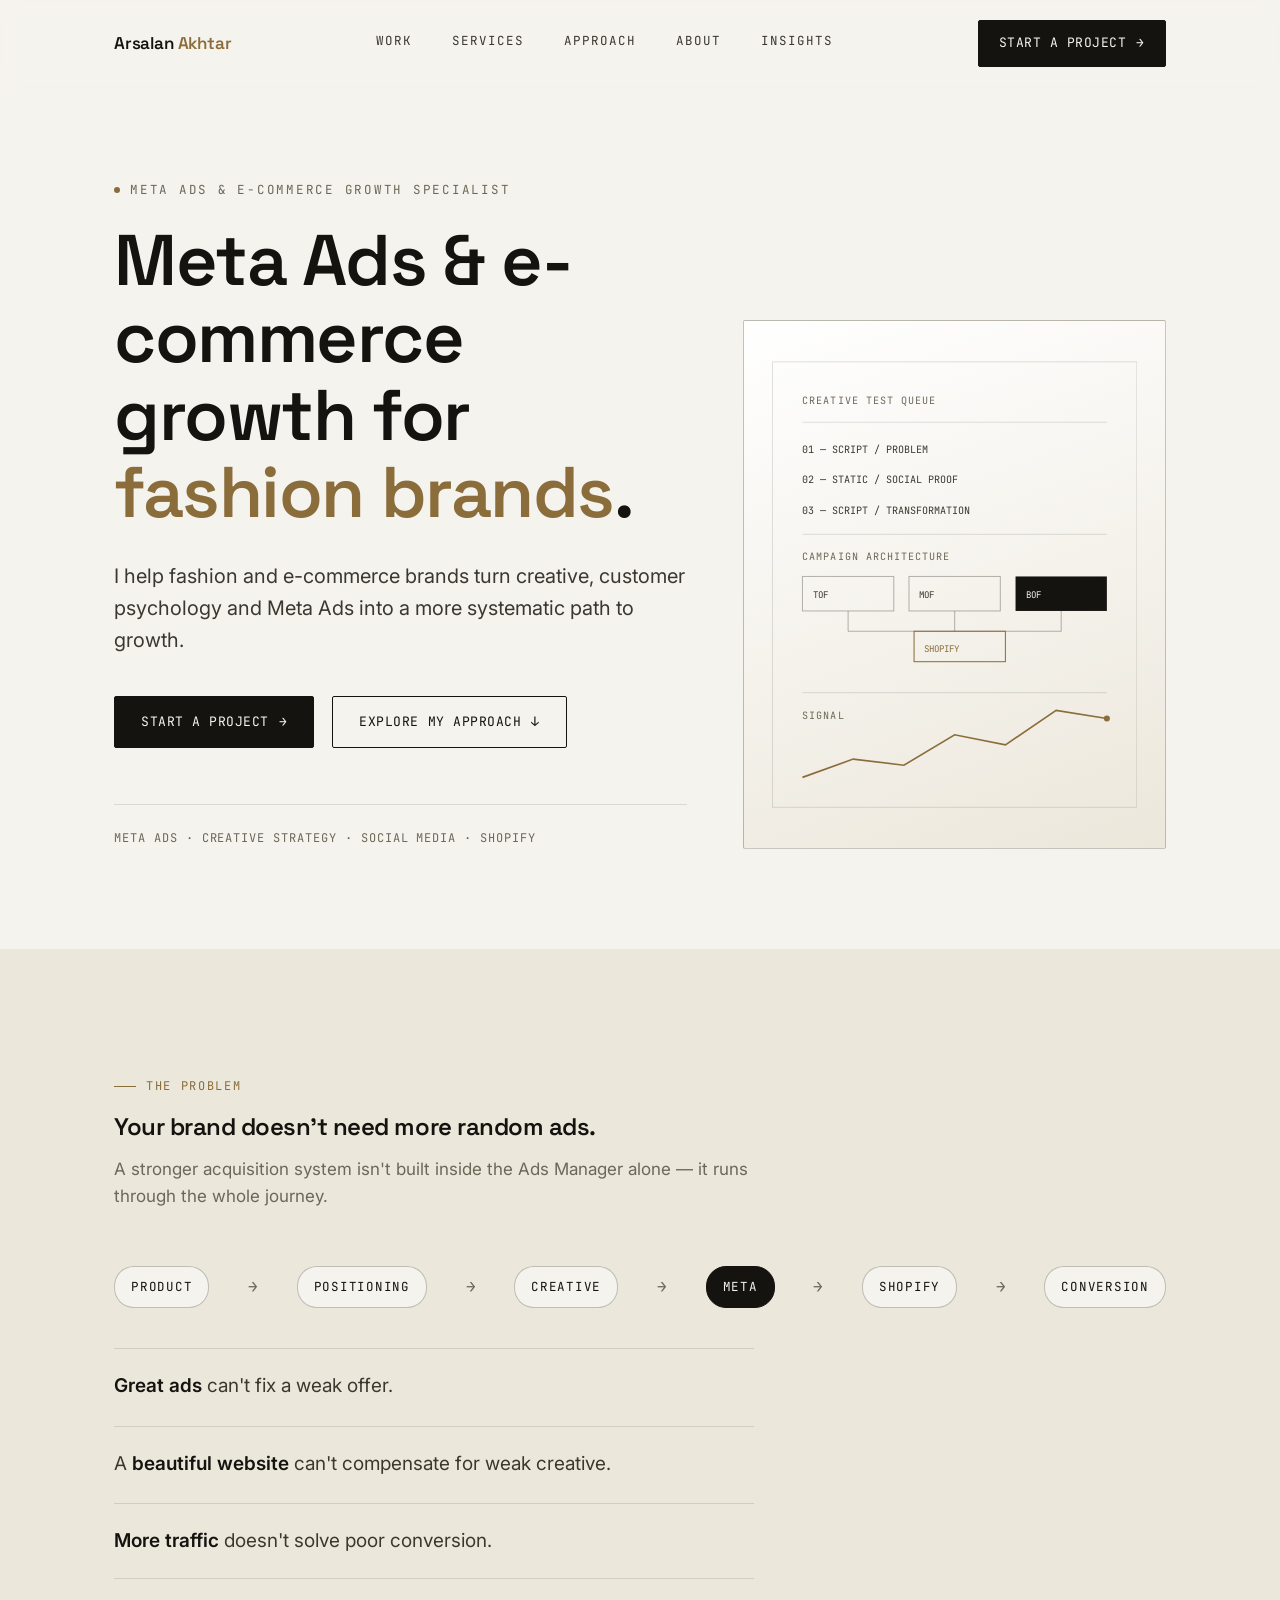
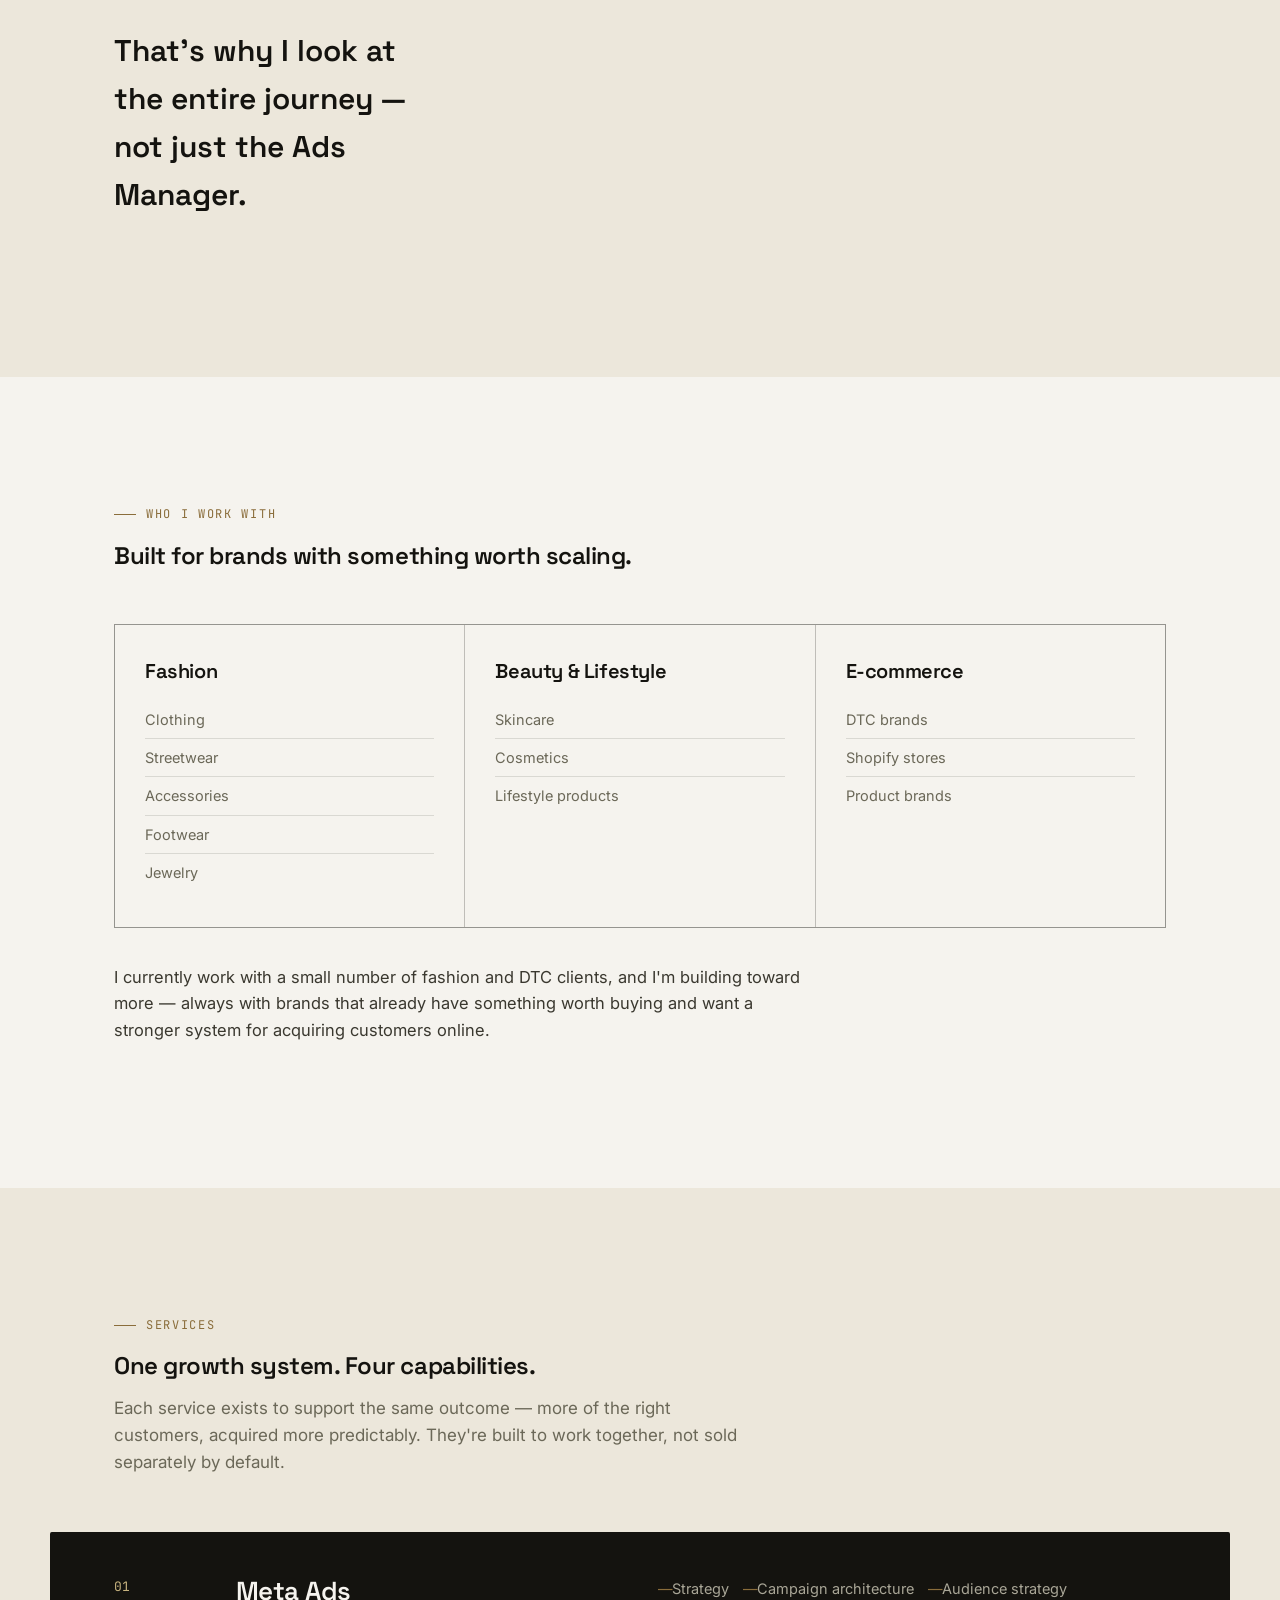
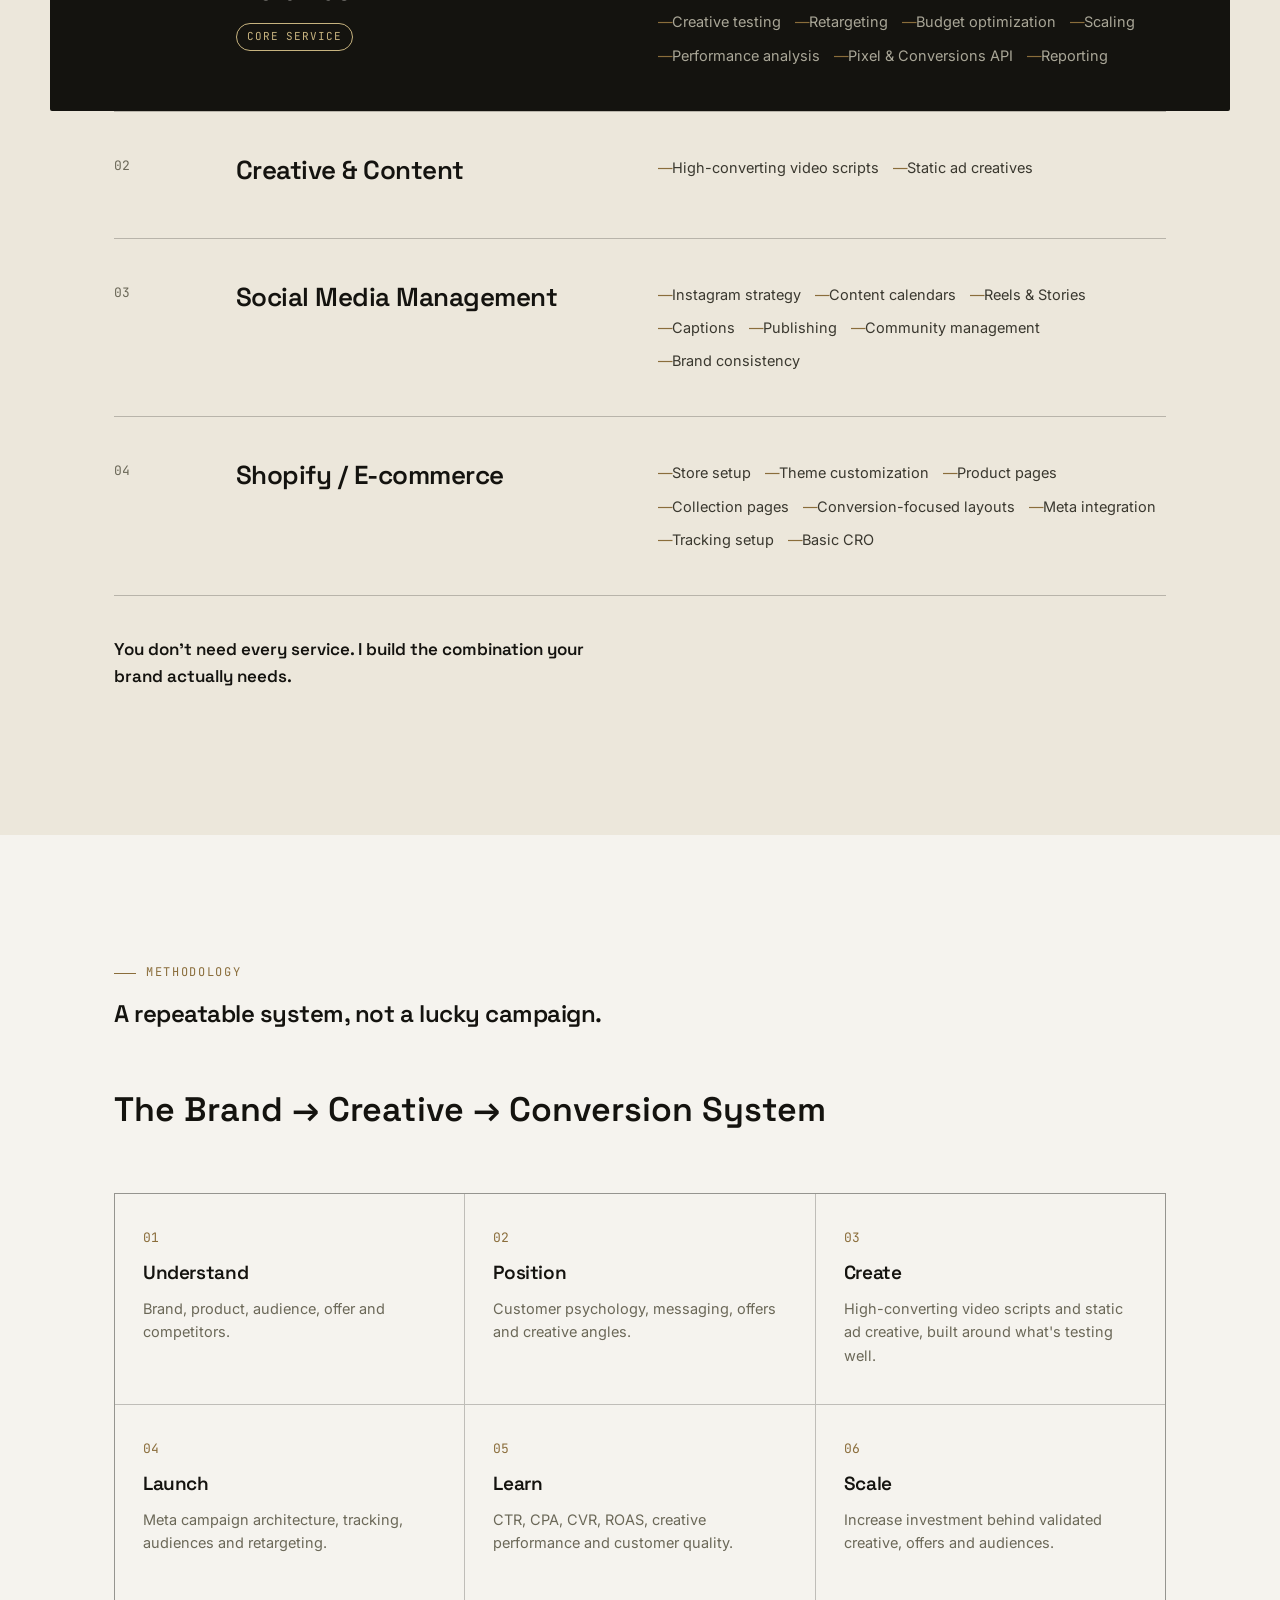
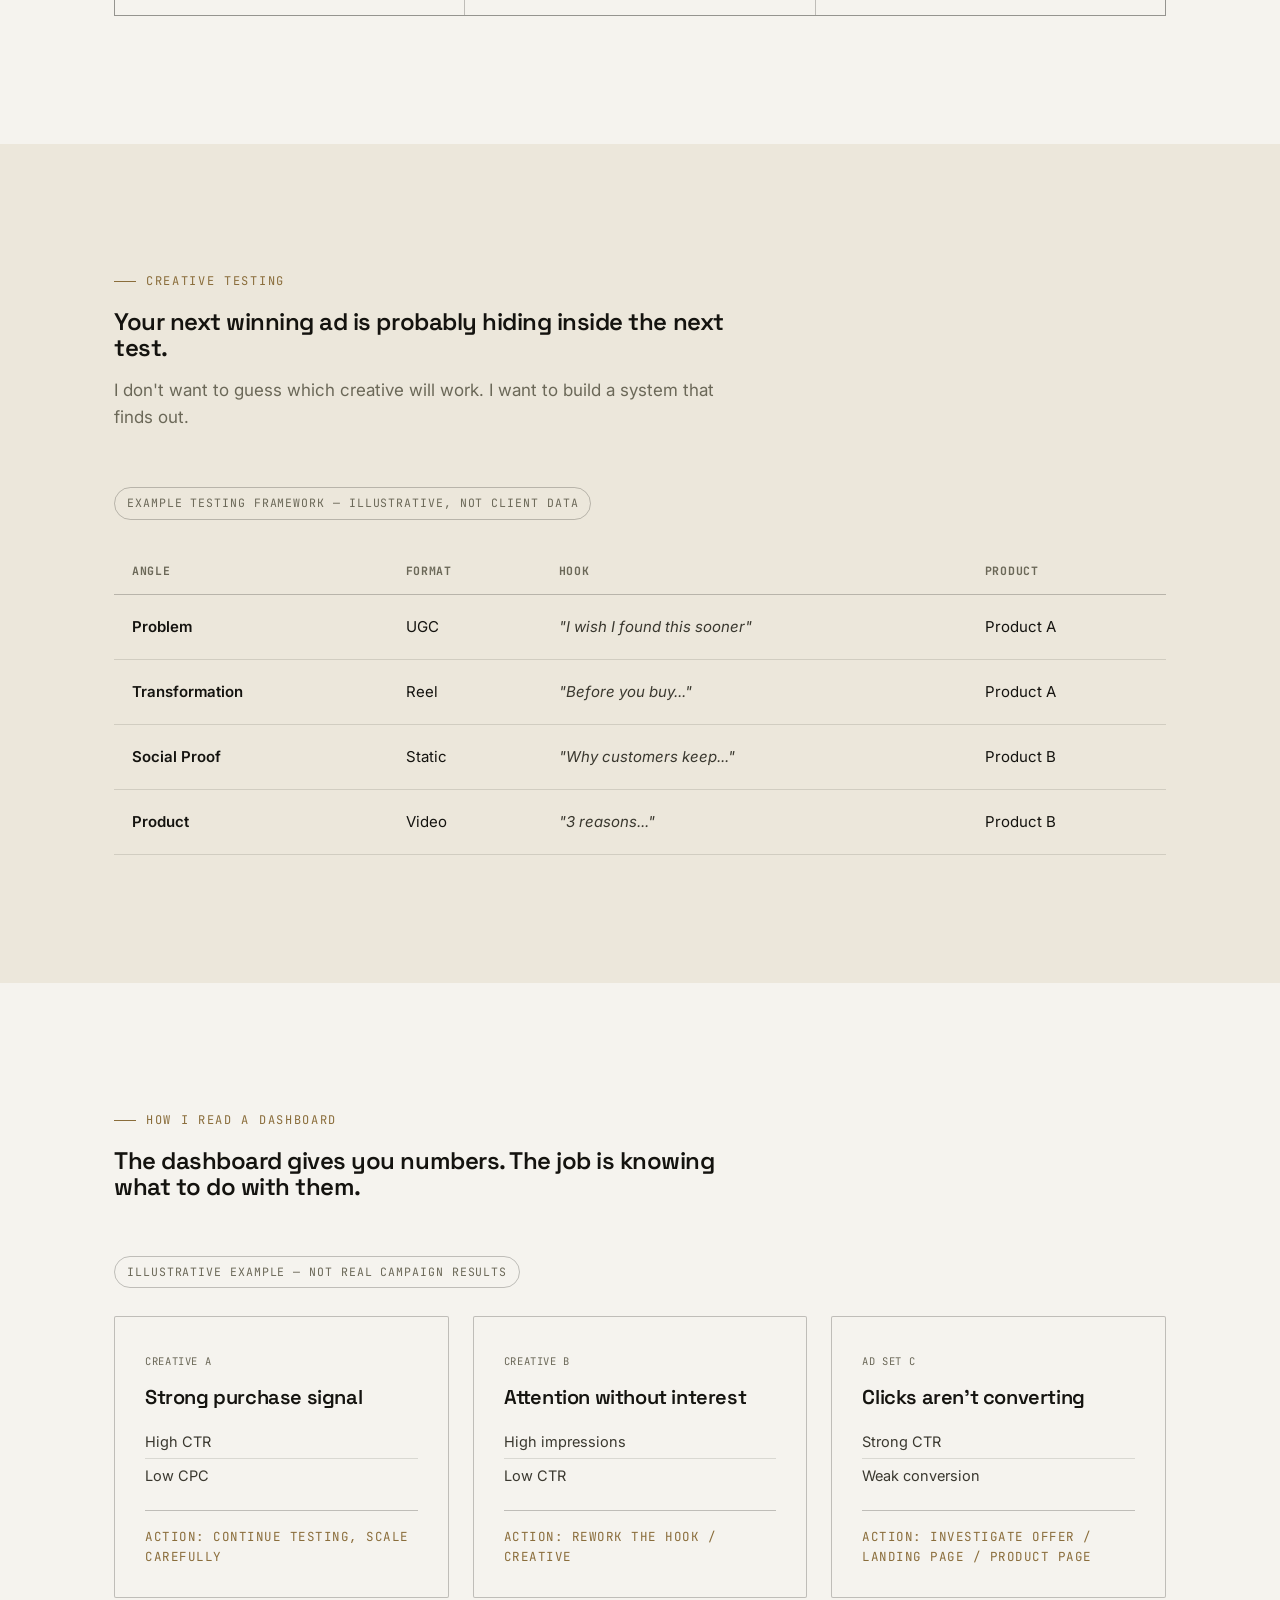
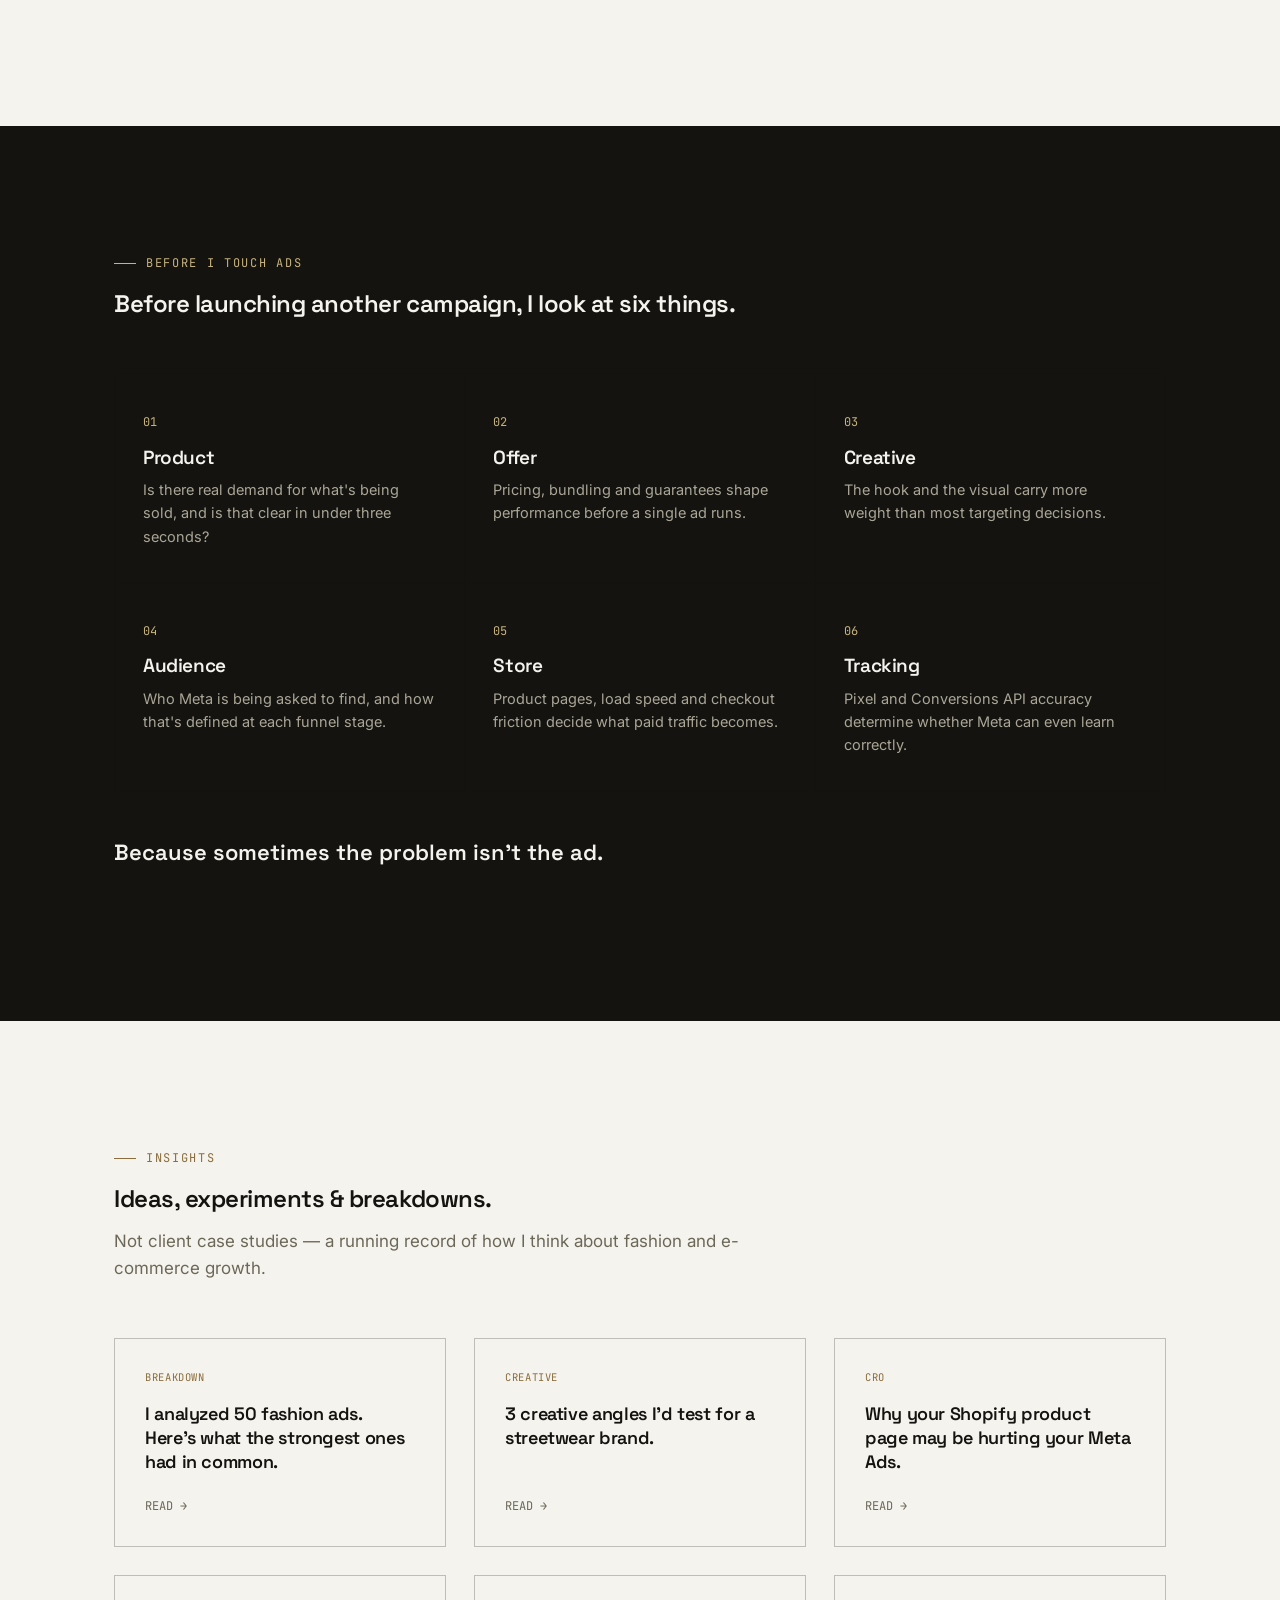
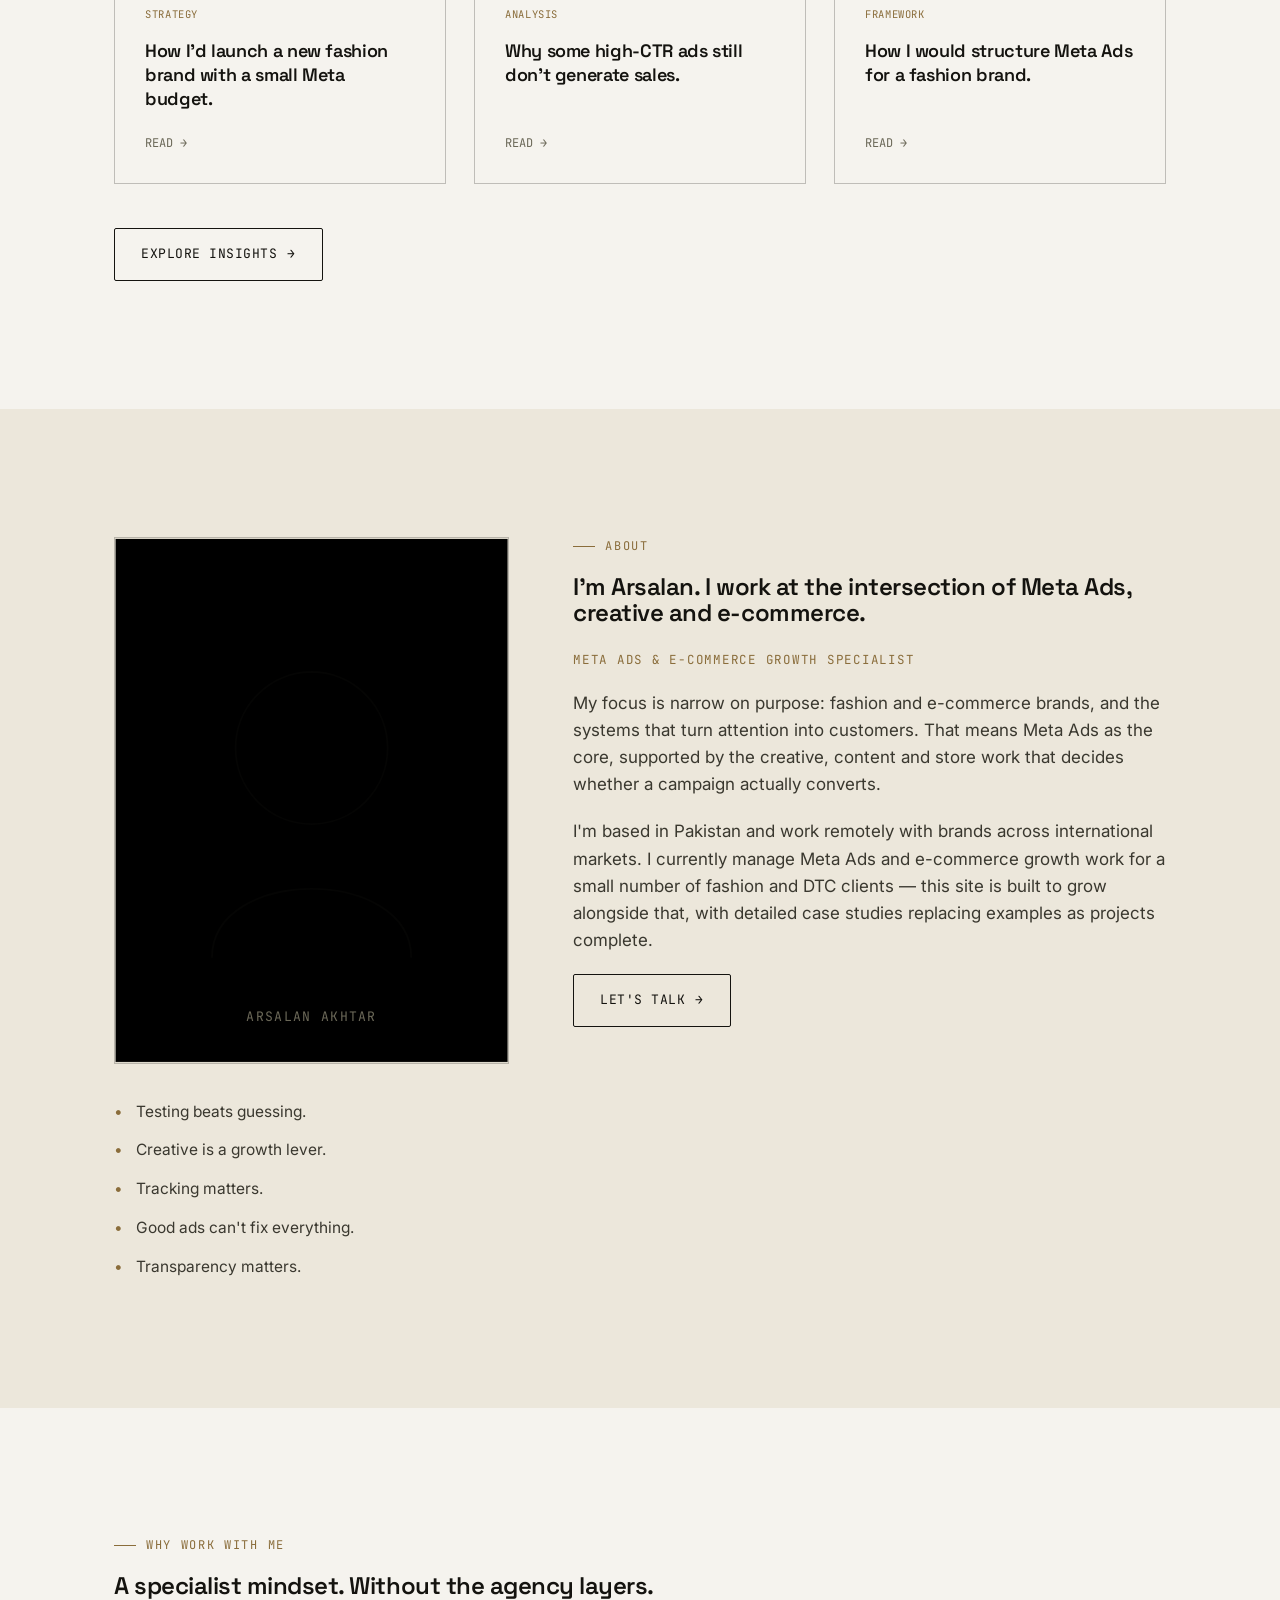
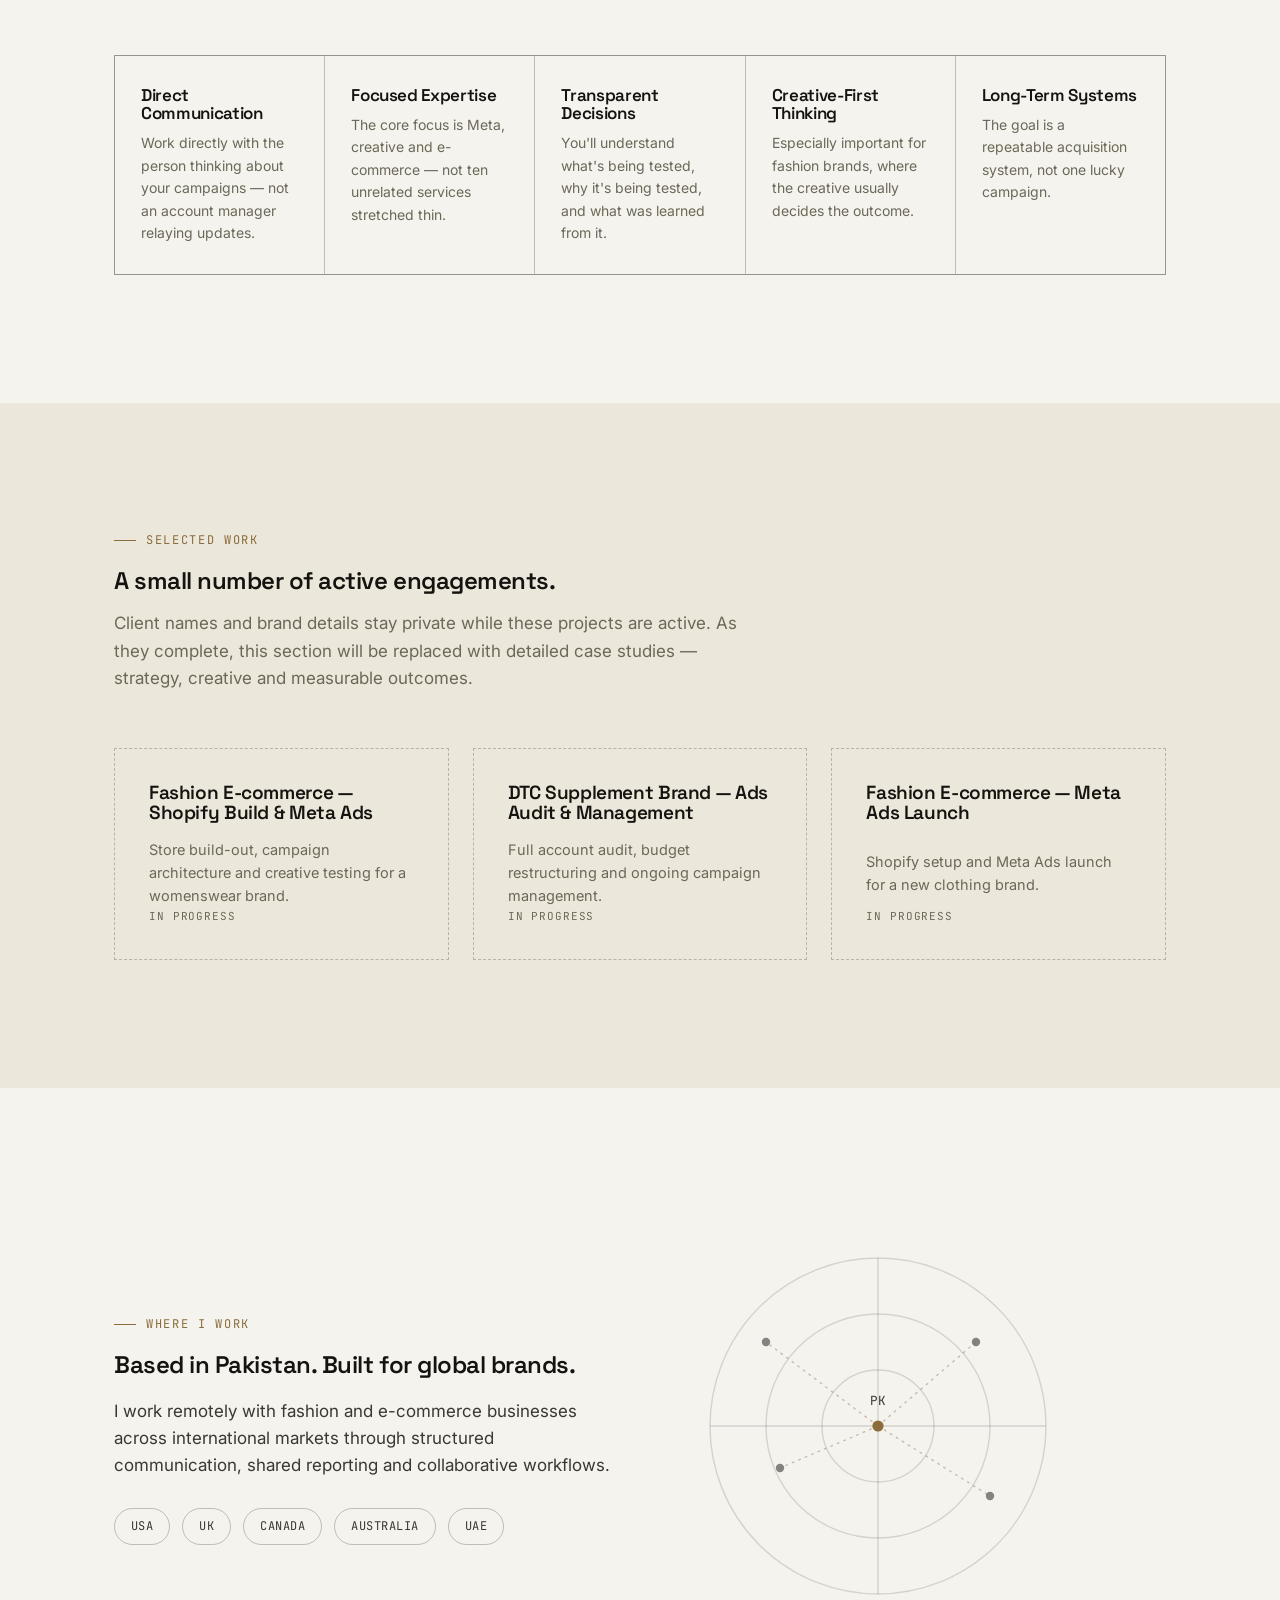
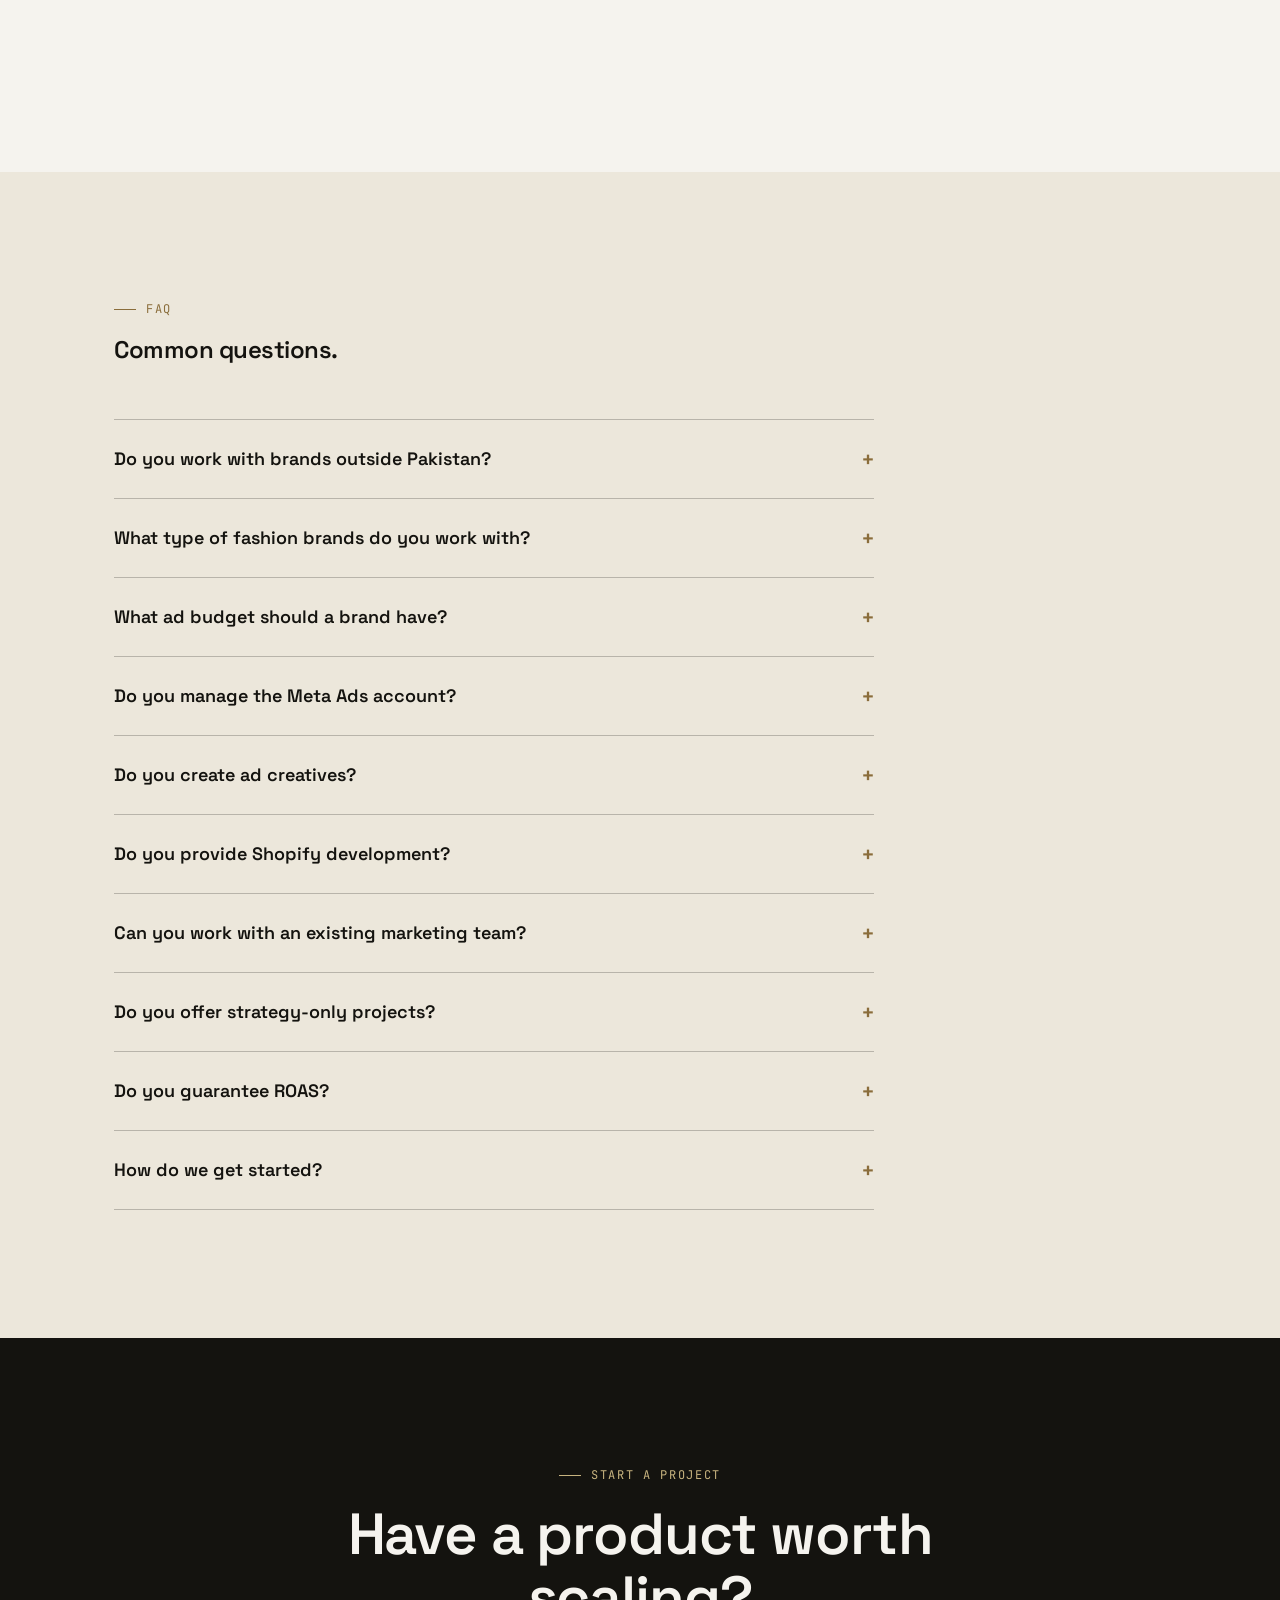
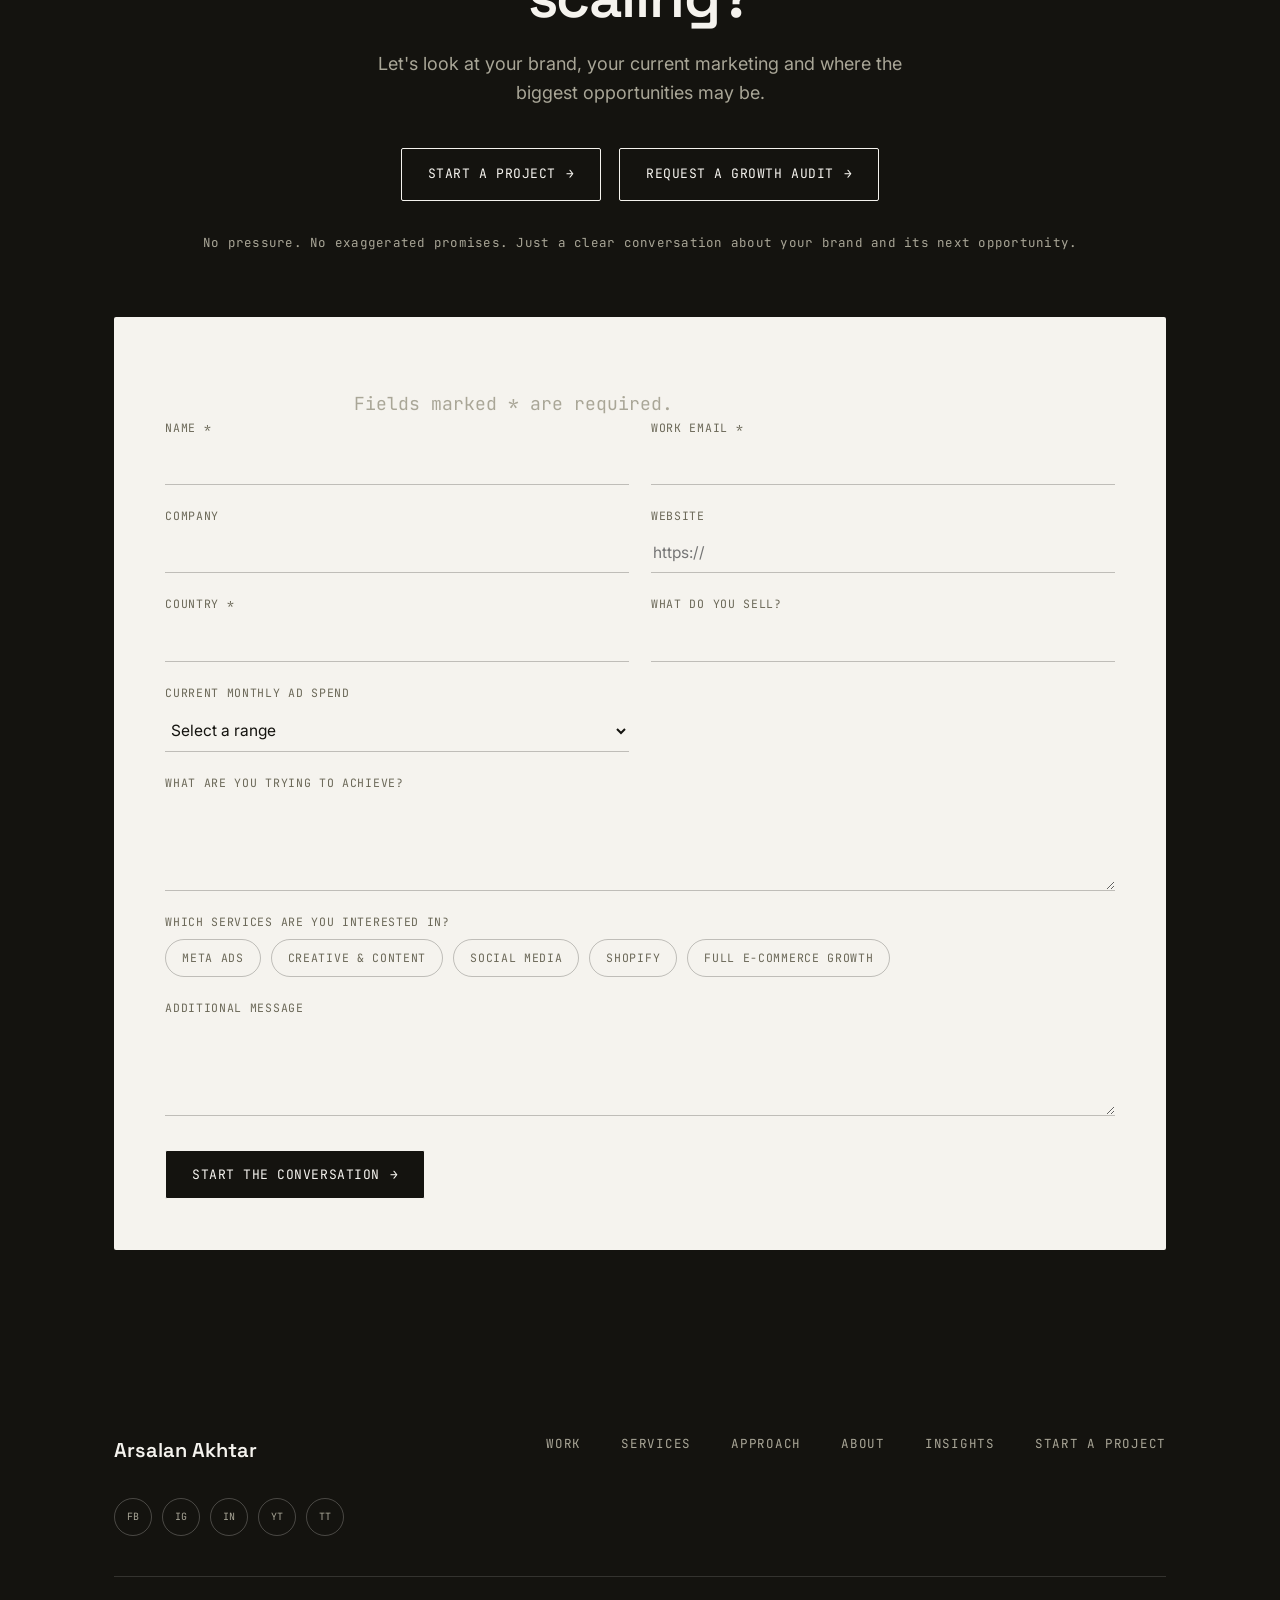
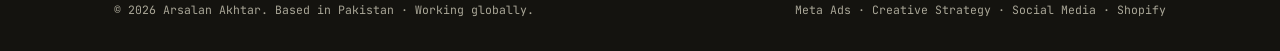
==== index.html @ 566ac911 "Add files via upload" ====
<!DOCTYPE html>
<html lang="en">
<head>
<meta charset="UTF-8">
<meta name="viewport" content="width=device-width, initial-scale=1.0">
<title>Arsalan Akhtar — Meta Ads &amp; E-commerce Growth for Fashion Brands</title>
<meta name="description" content="I help fashion and e-commerce brands turn creative, customer psychology and Meta Ads into a more systematic path to growth. Meta Ads, creative strategy, content and Shopify — as one connected system.">
<link rel="canonical" href="https://arsalanakhtar.com/">

<!-- Open Graph -->
<meta property="og:type" content="website">
<meta property="og:title" content="Arsalan Akhtar — Meta Ads & E-commerce Growth for Fashion Brands">
<meta property="og:description" content="Meta Ads, creative strategy, content and Shopify — built as one connected growth system for fashion and e-commerce brands. Based in Pakistan, working globally.">
<meta property="og:url" content="https://arsalanakhtar.com/">
<meta property="og:site_name" content="Arsalan Akhtar">
<meta name="twitter:card" content="summary_large_image">
<meta name="twitter:title" content="Arsalan Akhtar — Meta Ads & E-commerce Growth for Fashion Brands">
<meta name="twitter:description" content="I help fashion and e-commerce brands turn creative, customer psychology and Meta Ads into a more systematic path to growth.">

<link rel="preconnect" href="https://fonts.googleapis.com">
<link rel="preconnect" href="https://fonts.gstatic.com" crossorigin>
<link href="https://fonts.googleapis.com/css2?family=Space+Grotesk:wght@500;600;700&family=Inter:wght@400;500;600&family=JetBrains+Mono:wght@400;500&display=swap" rel="stylesheet">
<link rel="stylesheet" href="styles.css">

<script type="application/ld+json">
{
  "@context": "https://schema.org",
  "@type": "ProfessionalService",
  "name": "Arsalan Akhtar — Meta Ads & E-commerce Growth",
  "url": "https://arsalanakhtar.com/",
  "description": "Meta Ads, creative strategy, content and Shopify growth for fashion and e-commerce brands.",
  "areaServed": ["US","GB","CA","AU","AE"],
  "founder": { "@type": "Person", "name": "Arsalan Akhtar" }
}
</script>
</head>
<body>

<!-- ============ NAV ============ -->
<header class="nav">
  <div class="wrap nav-inner">
    <a href="#top" class="logo">Arsalan <span>Akhtar</span></a>
    <nav class="nav-links">
      <a href="#work">Work</a>
      <a href="#services">Services</a>
      <a href="#approach">Approach</a>
      <a href="#about">About</a>
      <a href="#insights">Insights</a>
    </nav>
    <div class="nav-cta">
      <a href="#contact" class="btn btn-primary">Start a Project <span class="btn-arrow">→</span></a>
      <button class="nav-toggle" aria-label="Open menu"><span></span><span></span><span></span></button>
    </div>
  </div>
</header>

<div class="mobile-menu">
  <a href="#work">Work</a>
  <a href="#services">Services</a>
  <a href="#approach">Approach</a>
  <a href="#about">About</a>
  <a href="#insights">Insights</a>
  <a href="#contact" class="btn btn-primary">Start a Project →</a>
</div>

<main id="top">

  <!-- ============ 01 HERO ============ -->
  <section class="hero">
    <div class="wrap hero-grid">
      <div>
        <div class="hero-kicker"><span class="dot"></span>Meta Ads &amp; E-commerce Growth Specialist</div>
        <h1>Meta Ads &amp; e-commerce growth for <em>fashion brands</em>.</h1>
        <p class="hero-sub">I help fashion and e-commerce brands turn creative, customer psychology and Meta Ads into a more systematic path to growth.</p>
        <div class="hero-cta-row">
          <a href="#contact" class="btn btn-primary">Start a Project <span class="btn-arrow">→</span></a>
          <a href="#approach" class="btn btn-ghost">Explore My Approach <span class="btn-arrow">↓</span></a>
        </div>
        <div class="hero-trustline">Meta Ads · Creative Strategy · Social Media · Shopify</div>
      </div>
      <div class="hero-visual reveal">
        <svg viewBox="0 0 360 440" fill="none" xmlns="http://www.w3.org/2000/svg">
          <rect x="0.5" y="0.5" width="359" height="439" stroke="#14130F" stroke-opacity="0.12"/>
          <line x1="30" y1="60" x2="330" y2="60" stroke="#14130F" stroke-opacity="0.12"/>
          <text x="30" y="42" font-family="JetBrains Mono" font-size="10" letter-spacing="1" fill="#6B6858">CREATIVE TEST QUEUE</text>
          <g font-family="JetBrains Mono" font-size="10" fill="#3A382F">
            <text x="30" y="90">01 — SCRIPT / PROBLEM</text>
            <text x="30" y="120">02 — STATIC / SOCIAL PROOF</text>
            <text x="30" y="150">03 — SCRIPT / TRANSFORMATION</text>
          </g>
          <rect x="30" y="170" width="300" height="1" fill="#14130F" fill-opacity="0.12"/>
          <text x="30" y="196" font-family="JetBrains Mono" font-size="10" letter-spacing="1" fill="#6B6858">CAMPAIGN ARCHITECTURE</text>
          <rect x="30" y="212" width="90" height="34" stroke="#14130F" stroke-opacity="0.3"/>
          <text x="40" y="233" font-family="JetBrains Mono" font-size="9" fill="#3A382F">TOF</text>
          <rect x="135" y="212" width="90" height="34" stroke="#14130F" stroke-opacity="0.3"/>
          <text x="145" y="233" font-family="JetBrains Mono" font-size="9" fill="#3A382F">MOF</text>
          <rect x="240" y="212" width="90" height="34" fill="#14130F"/>
          <text x="250" y="233" font-family="JetBrains Mono" font-size="9" fill="#F5F3EE">BOF</text>
          <line x1="75" y1="246" x2="75" y2="266" stroke="#14130F" stroke-opacity="0.3"/>
          <line x1="180" y1="246" x2="180" y2="266" stroke="#14130F" stroke-opacity="0.3"/>
          <line x1="285" y1="246" x2="285" y2="266" stroke="#14130F" stroke-opacity="0.3"/>
          <line x1="75" y1="266" x2="285" y2="266" stroke="#14130F" stroke-opacity="0.3"/>
          <rect x="140" y="266" width="90" height="30" stroke="#8A6D3B"/>
          <text x="150" y="286" font-family="JetBrains Mono" font-size="9" fill="#8A6D3B">SHOPIFY</text>
          <rect x="30" y="326" width="300" height="1" fill="#14130F" fill-opacity="0.12"/>
          <text x="30" y="352" font-family="JetBrains Mono" font-size="10" letter-spacing="1" fill="#6B6858">SIGNAL</text>
          <polyline points="30,410 80,392 130,398 180,368 230,378 280,344 330,352" stroke="#8A6D3B" stroke-width="1.6" fill="none"/>
          <circle cx="330" cy="352" r="3" fill="#8A6D3B"/>
        </svg>
      </div>
    </div>
  </section>

  <!-- ============ 02 POSITIONING / PROBLEM ============ -->
  <section class="section section-alt" id="problem">
    <div class="wrap">
      <div class="section-head reveal">
        <span class="eyebrow">The Problem</span>
        <h2>Your brand doesn't need more random ads.</h2>
        <p>A stronger acquisition system isn't built inside the Ads Manager alone — it runs through the whole journey.</p>
      </div>

      <div class="flow reveal">
        <span class="flow-node">Product</span><span class="flow-arrow">→</span>
        <span class="flow-node">Positioning</span><span class="flow-arrow">→</span>
        <span class="flow-node">Creative</span><span class="flow-arrow">→</span>
        <span class="flow-node is-accent">Meta</span><span class="flow-arrow">→</span>
        <span class="flow-node">Shopify</span><span class="flow-arrow">→</span>
        <span class="flow-node">Conversion</span>
      </div>

      <div class="problem-lines reveal">
        <div class="problem-line"><strong>Great ads</strong> can't fix a weak offer.</div>
        <div class="problem-line">A <strong>beautiful website</strong> can't compensate for weak creative.</div>
        <div class="problem-line"><strong>More traffic</strong> doesn't solve poor conversion.</div>
      </div>

      <p class="problem-close reveal">That's why I look at the entire journey — not just the Ads Manager.</p>
    </div>
  </section>

  <!-- ============ 03 WHO I WORK WITH ============ -->
  <section class="section" id="work">
    <div class="wrap">
      <div class="section-head reveal">
        <span class="eyebrow">Who I Work With</span>
        <h2>Built for brands with something worth scaling.</h2>
      </div>

      <div class="cat-grid reveal">
        <div class="cat-card">
          <h3>Fashion</h3>
          <ul>
            <li>Clothing</li><li>Streetwear</li><li>Accessories</li><li>Footwear</li><li>Jewelry</li>
          </ul>
        </div>
        <div class="cat-card">
          <h3>Beauty &amp; Lifestyle</h3>
          <ul>
            <li>Skincare</li><li>Cosmetics</li><li>Lifestyle products</li>
          </ul>
        </div>
        <div class="cat-card">
          <h3>E-commerce</h3>
          <ul>
            <li>DTC brands</li><li>Shopify stores</li><li>Product brands</li>
          </ul>
        </div>
      </div>
      <p class="cat-note reveal">I currently work with a small number of fashion and DTC clients, and I'm building toward more — always with brands that already have something worth buying and want a stronger system for acquiring customers online.</p>
    </div>
  </section>

  <!-- ============ 04 SERVICES ============ -->
  <section class="section section-alt" id="services">
    <div class="wrap">
      <div class="section-head reveal">
        <span class="eyebrow">Services</span>
        <h2>One growth system. Four capabilities.</h2>
        <p>Each service exists to support the same outcome — more of the right customers, acquired more predictably. They're built to work together, not sold separately by default.</p>
      </div>

      <div class="reveal">
        <div class="service-row is-primary">
          <div class="service-index">01</div>
          <div class="service-title">
            <h3>Meta Ads</h3>
            <span class="service-tag">Core service</span>
          </div>
          <div class="service-list">
            <span>Strategy</span><span>Campaign architecture</span><span>Audience strategy</span>
            <span>Creative testing</span><span>Retargeting</span><span>Budget optimization</span>
            <span>Scaling</span><span>Performance analysis</span><span>Pixel &amp; Conversions API</span><span>Reporting</span>
          </div>
        </div>

        <div class="service-row">
          <div class="service-index">02</div>
          <div class="service-title"><h3>Creative &amp; Content</h3></div>
          <div class="service-list">
            <span>High-converting video scripts</span><span>Static ad creatives</span>
          </div>
        </div>

        <div class="service-row">
          <div class="service-index">03</div>
          <div class="service-title"><h3>Social Media Management</h3></div>
          <div class="service-list">
            <span>Instagram strategy</span><span>Content calendars</span><span>Reels &amp; Stories</span>
            <span>Captions</span><span>Publishing</span><span>Community management</span><span>Brand consistency</span>
          </div>
        </div>

        <div class="service-row">
          <div class="service-index">04</div>
          <div class="service-title"><h3>Shopify / E-commerce</h3></div>
          <div class="service-list">
            <span>Store setup</span><span>Theme customization</span><span>Product pages</span>
            <span>Collection pages</span><span>Conversion-focused layouts</span><span>Meta integration</span>
            <span>Tracking setup</span><span>Basic CRO</span>
          </div>
        </div>
      </div>

      <p class="services-note reveal">You don't need every service. I build the combination your brand actually needs.</p>
    </div>
  </section>

  <!-- ============ 05 METHODOLOGY ============ -->
  <section class="section" id="approach">
    <div class="wrap">
      <div class="section-head reveal">
        <span class="eyebrow">Methodology</span>
        <h2>A repeatable system, not a lucky campaign.</h2>
      </div>
      <div class="method-name reveal">The Brand → Creative → Conversion System</div>

      <div class="method-grid reveal">
        <div class="method-card">
          <span class="method-num">01</span>
          <h4>Understand</h4>
          <p>Brand, product, audience, offer and competitors.</p>
        </div>
        <div class="method-card">
          <span class="method-num">02</span>
          <h4>Position</h4>
          <p>Customer psychology, messaging, offers and creative angles.</p>
        </div>
        <div class="method-card">
          <span class="method-num">03</span>
          <h4>Create</h4>
          <p>High-converting video scripts and static ad creative, built around what's testing well.</p>
        </div>
        <div class="method-card">
          <span class="method-num">04</span>
          <h4>Launch</h4>
          <p>Meta campaign architecture, tracking, audiences and retargeting.</p>
        </div>
        <div class="method-card">
          <span class="method-num">05</span>
          <h4>Learn</h4>
          <p>CTR, CPA, CVR, ROAS, creative performance and customer quality.</p>
        </div>
        <div class="method-card">
          <span class="method-num">06</span>
          <h4>Scale</h4>
          <p>Increase investment behind validated creative, offers and audiences.</p>
        </div>
      </div>
    </div>
  </section>

  <!-- ============ 06 CREATIVE TESTING ============ -->
  <section class="section section-alt" id="testing">
    <div class="wrap">
      <div class="section-head reveal">
        <span class="eyebrow">Creative Testing</span>
        <h2>Your next winning ad is probably hiding inside the next test.</h2>
        <p>I don't want to guess which creative will work. I want to build a system that finds out.</p>
      </div>

      <span class="matrix-label reveal">Example testing framework — illustrative, not client data</span>

      <div class="reveal">
        <table class="matrix">
          <thead>
            <tr><th>Angle</th><th>Format</th><th>Hook</th><th>Product</th></tr>
          </thead>
          <tbody>
            <tr><td>Problem</td><td>UGC</td><td class="hook-cell">"I wish I found this sooner"</td><td>Product A</td></tr>
            <tr><td>Transformation</td><td>Reel</td><td class="hook-cell">"Before you buy..."</td><td>Product A</td></tr>
            <tr><td>Social Proof</td><td>Static</td><td class="hook-cell">"Why customers keep..."</td><td>Product B</td></tr>
            <tr><td>Product</td><td>Video</td><td class="hook-cell">"3 reasons..."</td><td>Product B</td></tr>
          </tbody>
        </table>

        <div class="matrix-cards">
          <div class="matrix-card"><div class="mc-top"><span>Problem · UGC</span><span>Product A</span></div><div class="mc-hook">"I wish I found this sooner"</div></div>
          <div class="matrix-card"><div class="mc-top"><span>Transformation · Reel</span><span>Product A</span></div><div class="mc-hook">"Before you buy..."</div></div>
          <div class="matrix-card"><div class="mc-top"><span>Social Proof · Static</span><span>Product B</span></div><div class="mc-hook">"Why customers keep..."</div></div>
          <div class="matrix-card"><div class="mc-top"><span>Product · Video</span><span>Product B</span></div><div class="mc-hook">"3 reasons..."</div></div>
        </div>
      </div>
    </div>
  </section>

  <!-- ============ 07 ADS THINKING ============ -->
  <section class="section">
    <div class="wrap">
      <div class="section-head reveal">
        <span class="eyebrow">How I Read a Dashboard</span>
        <h2>The dashboard gives you numbers. The job is knowing what to do with them.</h2>
      </div>
      <span class="matrix-label reveal">Illustrative example — not real campaign results</span>

      <div class="think-grid reveal">
        <div class="think-card">
          <span class="metric-tag">Creative A</span>
          <h4>Strong purchase signal</h4>
          <div class="think-signal">High CTR</div>
          <div class="think-signal">Low CPC</div>
          <div class="think-action">Action: continue testing, scale carefully</div>
        </div>
        <div class="think-card">
          <span class="metric-tag">Creative B</span>
          <h4>Attention without interest</h4>
          <div class="think-signal">High impressions</div>
          <div class="think-signal">Low CTR</div>
          <div class="think-action">Action: rework the hook / creative</div>
        </div>
        <div class="think-card">
          <span class="metric-tag">Ad Set C</span>
          <h4>Clicks aren't converting</h4>
          <div class="think-signal">Strong CTR</div>
          <div class="think-signal">Weak conversion</div>
          <div class="think-action">Action: investigate offer / landing page / product page</div>
        </div>
      </div>
    </div>
  </section>

  <!-- ============ 08 SIX THINGS ============ -->
  <section class="section section-dark" id="foundations">
    <div class="wrap">
      <div class="section-head reveal">
        <span class="eyebrow">Before I Touch Ads</span>
        <h2>Before launching another campaign, I look at six things.</h2>
      </div>

      <div class="six-grid reveal">
        <div class="six-card"><span class="six-num">01</span><h4>Product</h4><p>Is there real demand for what's being sold, and is that clear in under three seconds?</p></div>
        <div class="six-card"><span class="six-num">02</span><h4>Offer</h4><p>Pricing, bundling and guarantees shape performance before a single ad runs.</p></div>
        <div class="six-card"><span class="six-num">03</span><h4>Creative</h4><p>The hook and the visual carry more weight than most targeting decisions.</p></div>
        <div class="six-card"><span class="six-num">04</span><h4>Audience</h4><p>Who Meta is being asked to find, and how that's defined at each funnel stage.</p></div>
        <div class="six-card"><span class="six-num">05</span><h4>Store</h4><p>Product pages, load speed and checkout friction decide what paid traffic becomes.</p></div>
        <div class="six-card"><span class="six-num">06</span><h4>Tracking</h4><p>Pixel and Conversions API accuracy determine whether Meta can even learn correctly.</p></div>
      </div>
      <p class="six-close reveal">Because sometimes the problem isn't the ad.</p>
    </div>
  </section>

  <!-- ============ 09 INSIGHTS ============ -->
  <section class="section" id="insights">
    <div class="wrap">
      <div class="section-head reveal">
        <span class="eyebrow">Insights</span>
        <h2>Ideas, experiments &amp; breakdowns.</h2>
        <p>Not client case studies — a running record of how I think about fashion and e-commerce growth.</p>
      </div>

      <div class="insight-grid reveal">
        <div class="insight-card">
          <span class="insight-tag">Breakdown</span>
          <h4>I analyzed 50 fashion ads. Here's what the strongest ones had in common.</h4>
          <span class="insight-read">Read →</span>
        </div>
        <div class="insight-card">
          <span class="insight-tag">Creative</span>
          <h4>3 creative angles I'd test for a streetwear brand.</h4>
          <span class="insight-read">Read →</span>
        </div>
        <div class="insight-card">
          <span class="insight-tag">CRO</span>
          <h4>Why your Shopify product page may be hurting your Meta Ads.</h4>
          <span class="insight-read">Read →</span>
        </div>
        <div class="insight-card">
          <span class="insight-tag">Strategy</span>
          <h4>How I'd launch a new fashion brand with a small Meta budget.</h4>
          <span class="insight-read">Read →</span>
        </div>
        <div class="insight-card">
          <span class="insight-tag">Analysis</span>
          <h4>Why some high-CTR ads still don't generate sales.</h4>
          <span class="insight-read">Read →</span>
        </div>
        <div class="insight-card">
          <span class="insight-tag">Framework</span>
          <h4>How I would structure Meta Ads for a fashion brand.</h4>
          <span class="insight-read">Read →</span>
        </div>
      </div>
      <div style="margin-top:44px;" class="reveal"><a href="#insights" class="btn btn-ghost">Explore Insights <span class="btn-arrow">→</span></a></div>
    </div>
  </section>

  <!-- ============ 10 ABOUT ============ -->
  <section class="section section-alt" id="about">
    <div class="wrap about-grid">
      <div class="reveal">
        <div class="about-portrait">
          <svg viewBox="0 0 300 400" xmlns="http://www.w3.org/2000/svg">
            <rect width="300" height="400" fill="#ECE7DB"/>
            <rect x="0.5" y="0.5" width="299" height="399" stroke="#14130F" stroke-opacity="0.12"/>
            <circle cx="150" cy="160" r="58" fill="none" stroke="#14130F" stroke-opacity="0.28" stroke-width="1.4"/>
            <path d="M74 320 C74 250 226 250 226 320" fill="none" stroke="#14130F" stroke-opacity="0.28" stroke-width="1.4"/>
            <text x="150" y="368" text-anchor="middle" font-family="JetBrains Mono" font-size="10" letter-spacing="1" fill="#6B6858">ARSALAN AKHTAR</text>
          </svg>
        </div>
        <div class="about-principles">
          <div class="about-principle">Testing beats guessing.</div>
          <div class="about-principle">Creative is a growth lever.</div>
          <div class="about-principle">Tracking matters.</div>
          <div class="about-principle">Good ads can't fix everything.</div>
          <div class="about-principle">Transparency matters.</div>
        </div>
      </div>

      <div class="reveal about-text">
        <span class="eyebrow">About</span>
        <h2>I'm Arsalan. I work at the intersection of Meta Ads, creative and e-commerce.</h2>
        <div class="about-role" style="margin-top:24px;">Meta Ads &amp; E-commerce Growth Specialist</div>
        <p>My focus is narrow on purpose: fashion and e-commerce brands, and the systems that turn attention into customers. That means Meta Ads as the core, supported by the creative, content and store work that decides whether a campaign actually converts.</p>
        <p>I'm based in Pakistan and work remotely with brands across international markets. I currently manage Meta Ads and e-commerce growth work for a small number of fashion and DTC clients — this site is built to grow alongside that, with detailed case studies replacing examples as projects complete.</p>
        <a href="#contact" class="btn btn-ghost">Let's Talk <span class="btn-arrow">→</span></a>
      </div>
    </div>
  </section>

  <!-- ============ 11 WHY WORK WITH ME ============ -->
  <section class="section">
    <div class="wrap">
      <div class="section-head reveal">
        <span class="eyebrow">Why Work With Me</span>
        <h2>A specialist mindset. Without the agency layers.</h2>
      </div>
      <div class="why-grid reveal">
        <div class="why-card">
          <h4>Direct Communication</h4>
          <p>Work directly with the person thinking about your campaigns — not an account manager relaying updates.</p>
        </div>
        <div class="why-card">
          <h4>Focused Expertise</h4>
          <p>The core focus is Meta, creative and e-commerce — not ten unrelated services stretched thin.</p>
        </div>
        <div class="why-card">
          <h4>Transparent Decisions</h4>
          <p>You'll understand what's being tested, why it's being tested, and what was learned from it.</p>
        </div>
        <div class="why-card">
          <h4>Creative-First Thinking</h4>
          <p>Especially important for fashion brands, where the creative usually decides the outcome.</p>
        </div>
        <div class="why-card">
          <h4>Long-Term Systems</h4>
          <p>The goal is a repeatable acquisition system, not one lucky campaign.</p>
        </div>
      </div>
    </div>
  </section>

  <!-- ============ 12 SELECTED WORK ============ -->
  <section class="section section-alt" id="portfolio">
    <div class="wrap">
      <div class="section-head reveal">
        <span class="eyebrow">Selected Work</span>
        <h2>A small number of active engagements.</h2>
        <p>Client names and brand details stay private while these projects are active. As they complete, this section will be replaced with detailed case studies — strategy, creative and measurable outcomes.</p>
      </div>
      <div class="work-grid reveal">
        <div class="work-card">
          <h4>Fashion E-commerce — Shopify Build &amp; Meta Ads</h4>
          <p style="font-size:14.5px; color:var(--muted); margin:14px 0 0;">Store build-out, campaign architecture and creative testing for a womenswear brand.</p>
          <span class="work-status">In progress</span>
        </div>
        <div class="work-card">
          <h4>DTC Supplement Brand — Ads Audit &amp; Management</h4>
          <p style="font-size:14.5px; color:var(--muted); margin:14px 0 0;">Full account audit, budget restructuring and ongoing campaign management.</p>
          <span class="work-status">In progress</span>
        </div>
        <div class="work-card">
          <h4>Fashion E-commerce — Meta Ads Launch</h4>
          <p style="font-size:14.5px; color:var(--muted); margin:14px 0 0;">Shopify setup and Meta Ads launch for a new clothing brand.</p>
          <span class="work-status">In progress</span>
        </div>
      </div>
    </div>
  </section>

  <!-- ============ 13 INTERNATIONAL ============ -->
  <section class="section" id="global">
    <div class="wrap global-grid">
      <div class="reveal">
        <span class="eyebrow">Where I Work</span>
        <h2>Based in Pakistan. Built for global brands.</h2>
        <p style="color:var(--charcoal); font-size:17px; margin-top:20px;">I work remotely with fashion and e-commerce businesses across international markets through structured communication, shared reporting and collaborative workflows.</p>
        <div class="global-list">
          <span>USA</span><span>UK</span><span>Canada</span><span>Australia</span><span>UAE</span>
        </div>
      </div>
      <div class="reveal global-map">
        <svg viewBox="0 0 300 300" xmlns="http://www.w3.org/2000/svg">
          <circle cx="150" cy="150" r="120" fill="none" stroke="#14130F" stroke-opacity="0.14"/>
          <circle cx="150" cy="150" r="80" fill="none" stroke="#14130F" stroke-opacity="0.14"/>
          <circle cx="150" cy="150" r="40" fill="none" stroke="#14130F" stroke-opacity="0.14"/>
          <line x1="30" y1="150" x2="270" y2="150" stroke="#14130F" stroke-opacity="0.14"/>
          <line x1="150" y1="30" x2="150" y2="270" stroke="#14130F" stroke-opacity="0.14"/>
          <circle cx="150" cy="150" r="4" fill="#8A6D3B"/>
          <text x="150" y="135" text-anchor="middle" font-family="JetBrains Mono" font-size="9" fill="#3A382F">PK</text>
          <circle cx="70" cy="90" r="3" fill="#14130F" fill-opacity="0.5"/>
          <line x1="150" y1="150" x2="70" y2="90" stroke="#8A6D3B" stroke-opacity="0.4" stroke-dasharray="2 3"/>
          <circle cx="80" cy="180" r="3" fill="#14130F" fill-opacity="0.5"/>
          <line x1="150" y1="150" x2="80" y2="180" stroke="#8A6D3B" stroke-opacity="0.4" stroke-dasharray="2 3"/>
          <circle cx="230" cy="200" r="3" fill="#14130F" fill-opacity="0.5"/>
          <line x1="150" y1="150" x2="230" y2="200" stroke="#8A6D3B" stroke-opacity="0.4" stroke-dasharray="2 3"/>
          <circle cx="220" cy="90" r="3" fill="#14130F" fill-opacity="0.5"/>
          <line x1="150" y1="150" x2="220" y2="90" stroke="#8A6D3B" stroke-opacity="0.4" stroke-dasharray="2 3"/>
        </svg>
      </div>
    </div>
  </section>

  <!-- ============ 14 FAQ ============ -->
  <section class="section section-alt" id="faq">
    <div class="wrap">
      <div class="section-head reveal">
        <span class="eyebrow">FAQ</span>
        <h2>Common questions.</h2>
      </div>
      <div class="reveal" style="max-width:760px;">
        <div class="faq-item">
          <button class="faq-q">Do you work with brands outside Pakistan?<span class="plus">+</span></button>
          <div class="faq-a"><div class="faq-a-inner">Yes — my focus is international fashion and e-commerce brands, primarily in the US, UK, Canada, Australia and UAE. I work remotely with structured communication and reporting.</div></div>
        </div>
        <div class="faq-item">
          <button class="faq-q">What type of fashion brands do you work with?<span class="plus">+</span></button>
          <div class="faq-a"><div class="faq-a-inner">Clothing, streetwear, accessories, footwear and jewelry brands, along with beauty and general DTC e-commerce brands that already have a product worth scaling.</div></div>
        </div>
        <div class="faq-item">
          <button class="faq-q">What ad budget should a brand have?<span class="plus">+</span></button>
          <div class="faq-a"><div class="faq-a-inner">This depends on the brand, product price point and market. It's best discussed directly so the budget matches what the account actually needs to test and learn properly.</div></div>
        </div>
        <div class="faq-item">
          <button class="faq-q">Do you manage the Meta Ads account?<span class="plus">+</span></button>
          <div class="faq-a"><div class="faq-a-inner">Yes. Campaign strategy, setup, optimization and reporting inside your Meta Ads account are part of the core service.</div></div>
        </div>
        <div class="faq-item">
          <button class="faq-q">Do you create ad creatives?<span class="plus">+</span></button>
          <div class="faq-a"><div class="faq-a-inner">I lead creative strategy — angles, hooks and concepts — and can produce or direct static and video assets depending on the project's scope.</div></div>
        </div>
        <div class="faq-item">
          <button class="faq-q">Do you provide Shopify development?<span class="plus">+</span></button>
          <div class="faq-a"><div class="faq-a-inner">Yes, at the level that supports conversion — store setup, theme customization, product/collection pages and tracking. It's not a full custom-development service.</div></div>
        </div>
        <div class="faq-item">
          <button class="faq-q">Can you work with an existing marketing team?<span class="plus">+</span></button>
          <div class="faq-a"><div class="faq-a-inner">Yes. I can plug in as the Meta Ads and creative strategy specialist alongside an existing team, or handle the full system.</div></div>
        </div>
        <div class="faq-item">
          <button class="faq-q">Do you offer strategy-only projects?<span class="plus">+</span></button>
          <div class="faq-a"><div class="faq-a-inner">Yes — for brands that want an outside perspective on their current Meta Ads, creative or store setup without a full ongoing engagement.</div></div>
        </div>
        <div class="faq-item">
          <button class="faq-q">Do you guarantee ROAS?<span class="plus">+</span></button>
          <div class="faq-a"><div class="faq-a-inner">No. No one can honestly guarantee ROAS — too much depends on the product, offer, market and store. What I can guarantee is a structured, transparent process.</div></div>
        </div>
        <div class="faq-item">
          <button class="faq-q">How do we get started?<span class="plus">+</span></button>
          <div class="faq-a"><div class="faq-a-inner">Fill out the project form below with a few details about your brand. I'll reply within 1–2 business days to set up a call.</div></div>
        </div>
      </div>
    </div>
  </section>

  <!-- ============ 15 FINAL CTA + FORM ============ -->
  <section class="section section-dark final-cta" id="contact">
    <div class="wrap">
      <span class="eyebrow" style="justify-content:center;">Start a Project</span>
      <h2>Have a product worth scaling?</h2>
      <p>Let's look at your brand, your current marketing and where the biggest opportunities may be.</p>
      <div class="hero-cta-row">
        <a href="#inquiry-form" class="btn btn-primary">Start a Project <span class="btn-arrow">→</span></a>
        <a href="#inquiry-form" class="btn btn-ghost">Request a Growth Audit <span class="btn-arrow">→</span></a>
      </div>
      <div class="final-reassure">No pressure. No exaggerated promises. Just a clear conversation about your brand and its next opportunity.</div>

      <div class="form-panel">
        <form id="inquiry-form" novalidate>
          <p class="required-note">Fields marked * are required.</p>
          <div class="form-grid">
            <div class="form-field">
              <label for="field-name">Name *</label>
              <input type="text" id="field-name" name="name" data-required>
              <span class="form-error" style="display:none;">Please enter your name.</span>
            </div>
            <div class="form-field">
              <label for="field-email">Work Email *</label>
              <input type="email" id="field-email" name="email" data-required>
              <span class="form-error" style="display:none;">Please enter your work email.</span>
            </div>
            <div class="form-field">
              <label for="field-company">Company</label>
              <input type="text" id="field-company" name="company">
            </div>
            <div class="form-field">
              <label for="field-website">Website</label>
              <input type="url" id="field-website" name="website" placeholder="https://">
            </div>
            <div class="form-field">
              <label for="field-country">Country *</label>
              <input type="text" id="field-country" name="country" data-required>
              <span class="form-error" style="display:none;">Please enter your country.</span>
            </div>
            <div class="form-field">
              <label for="field-sell">What do you sell?</label>
              <input type="text" id="field-sell" name="sell">
            </div>
            <div class="form-field">
              <label for="field-spend">Current monthly ad spend</label>
              <select id="field-spend" name="spend">
                <option value="">Select a range</option>
                <option>Not running ads yet</option>
                <option>Under $1,000</option>
                <option>$1,000 – $5,000</option>
                <option>$5,000 – $20,000</option>
                <option>$20,000+</option>
              </select>
            </div>
            <div class="form-field full">
              <label for="field-goal">What are you trying to achieve?</label>
              <textarea id="field-goal" name="goal" rows="3"></textarea>
            </div>
            <div class="form-field full">
              <label>Which services are you interested in?</label>
              <div class="checkbox-group">
                <label class="checkbox-pill"><input type="checkbox" name="services" value="Meta Ads">Meta Ads</label>
                <label class="checkbox-pill"><input type="checkbox" name="services" value="Creative & Content">Creative &amp; Content</label>
                <label class="checkbox-pill"><input type="checkbox" name="services" value="Social Media">Social Media</label>
                <label class="checkbox-pill"><input type="checkbox" name="services" value="Shopify">Shopify</label>
                <label class="checkbox-pill"><input type="checkbox" name="services" value="Full E-commerce Growth">Full E-commerce Growth</label>
              </div>
            </div>
            <div class="form-field full">
              <label for="field-message">Additional message</label>
              <textarea id="field-message" name="message" rows="3"></textarea>
            </div>
          </div>
          <div class="form-submit-row">
            <button type="submit" class="btn btn-primary">Start the Conversation <span class="btn-arrow">→</span></button>
          </div>
        </form>
      </div>
    </div>
  </section>

</main>

<footer>
  <div class="wrap">
    <div class="footer-top">
      <div class="footer-logo">Arsalan Akhtar</div>
      <div class="footer-links">
        <a href="#work">Work</a>
        <a href="#services">Services</a>
        <a href="#approach">Approach</a>
        <a href="#about">About</a>
        <a href="#insights">Insights</a>
        <a href="#contact">Start a Project</a>
      </div>
      <!-- Replace href="#" below with your real profile URLs -->
      <div class="social-links">
        <a href="#" aria-label="Facebook" target="_blank" rel="noopener">FB</a>
        <a href="#" aria-label="Instagram" target="_blank" rel="noopener">IG</a>
        <a href="#" aria-label="LinkedIn" target="_blank" rel="noopener">IN</a>
        <a href="#" aria-label="YouTube" target="_blank" rel="noopener">YT</a>
        <a href="#" aria-label="TikTok" target="_blank" rel="noopener">TT</a>
      </div>
    </div>
    <div class="footer-bottom">
      <span>© <span id="year"></span> Arsalan Akhtar. Based in Pakistan · Working globally.</span>
      <span>Meta Ads · Creative Strategy · Social Media · Shopify</span>
    </div>
  </div>
</footer>

<script src="script.js"></script>
</body>
</html>
---- styles.css ----
/* ============================================================
   ARSALAN AKHTAR — Meta Ads & E-commerce Growth
   Design tokens
   ============================================================ */
:root{
  --bg:            #F5F3EE;
  --bg-alt:        #ECE7DB;
  --bg-deep:       #14130F;
  --ink:           #14130F;
  --charcoal:      #3A382F;
  --muted:         #6B6858;
  --line:          rgba(20,19,15,0.12);
  --line-strong:   rgba(20,19,15,0.24);
  --accent:        #8A6D3B;
  --accent-soft:   #C7B37F;
  --accent-tint:   #EFE6D2;
  --white:         #FFFFFF;
  --on-dark:       #F5F3EE;
  --on-dark-muted: #A9A697;

  --font-display: 'Space Grotesk', 'Manrope', sans-serif;
  --font-body:    'Inter', sans-serif;
  --font-mono:    'JetBrains Mono', monospace;

  --container: 1180px;
  --gutter: clamp(20px, 5vw, 64px);
  --radius: 2px;

  --ease: cubic-bezier(.16,.84,.44,1);
}

*,*::before,*::after{ box-sizing:border-box; }
html{ scroll-behavior:smooth; }
@media (prefers-reduced-motion: reduce){
  html{ scroll-behavior:auto; }
  *,*::before,*::after{ animation-duration:0.001ms !important; animation-iteration-count:1 !important; transition-duration:0.001ms !important; scroll-behavior:auto !important; }
}

body{
  margin:0;
  background:var(--bg);
  color:var(--ink);
  font-family:var(--font-body);
  font-size:16px;
  line-height:1.6;
  -webkit-font-smoothing:antialiased;
  overflow-x:hidden;
}

img{ max-width:100%; display:block; }
a{ color:inherit; text-decoration:none; }
ul{ margin:0; padding:0; list-style:none; }
button{ font-family:inherit; }

h1,h2,h3,h4{
  font-family:var(--font-display);
  font-weight:600;
  line-height:1.08;
  letter-spacing:-0.02em;
  margin:0;
}

.wrap{
  max-width:var(--container);
  margin:0 auto;
  padding-left:var(--gutter);
  padding-right:var(--gutter);
}

.eyebrow{
  font-family:var(--font-mono);
  font-size:12px;
  letter-spacing:0.14em;
  text-transform:uppercase;
  color:var(--accent);
  display:flex;
  align-items:center;
  gap:10px;
  margin-bottom:18px;
}
.eyebrow::before{
  content:'';
  width:22px;
  height:1px;
  background:var(--accent);
  display:inline-block;
}

.section{ padding:clamp(64px,10vw,128px) 0; position:relative; }
.section-alt{ background:var(--bg-alt); }
.section-dark{ background:var(--bg-deep); color:var(--on-dark); }
.section-dark .eyebrow{ color:var(--accent-soft); }
.section-dark .eyebrow::before{ background:var(--accent-soft); }

.section-head{ max-width:640px; margin-bottom:56px; }
.section-head p{ color:var(--muted); font-size:17px; margin-top:16px; }
.section-dark .section-head p{ color:var(--on-dark-muted); }

.reveal{ opacity:0; transform:translateY(24px); transition:opacity .8s var(--ease), transform .8s var(--ease); }
.reveal.is-visible{ opacity:1; transform:translateY(0); }

/* ---------- Buttons ---------- */
.btn{
  display:inline-flex;
  align-items:center;
  gap:10px;
  font-family:var(--font-mono);
  font-size:13px;
  letter-spacing:0.04em;
  text-transform:uppercase;
  padding:15px 26px;
  border:1px solid var(--ink);
  border-radius:var(--radius);
  transition:background .35s var(--ease), color .35s var(--ease), border-color .35s var(--ease), transform .35s var(--ease);
  cursor:pointer;
  background:transparent;
  white-space:nowrap;
}
.btn-primary{ background:var(--ink); color:var(--bg); }
.btn-primary:hover{ background:var(--accent); border-color:var(--accent); transform:translateY(-2px); }
.btn-ghost:hover{ background:var(--ink); color:var(--bg); transform:translateY(-2px); }
.section-dark .btn{ border-color:var(--on-dark); }
.section-dark .btn-ghost:hover{ background:var(--on-dark); color:var(--bg-deep); }
.btn-arrow{ transition:transform .35s var(--ease); }
.btn:hover .btn-arrow{ transform:translateX(3px); }

/* ============================================================
   NAV
   ============================================================ */
.nav{
  position:fixed; top:0; left:0; right:0; z-index:100;
  background:rgba(245,243,238,0.86);
  backdrop-filter:blur(10px);
  border-bottom:1px solid transparent;
  transition:border-color .3s var(--ease), background .3s var(--ease);
}
.nav.is-scrolled{ border-bottom-color:var(--line); }
.nav-inner{
  display:flex; align-items:center; justify-content:space-between;
  padding-top:20px; padding-bottom:20px;
}
.logo{
  font-family:var(--font-display); font-weight:600; font-size:17px;
  letter-spacing:-0.01em;
}
.logo span{ color:var(--accent); }
.nav-links{ display:flex; align-items:center; gap:40px; }
.nav-links a{
  font-family:var(--font-mono); font-size:12.5px; text-transform:uppercase;
  letter-spacing:0.08em; color:var(--charcoal); position:relative; padding-bottom:4px;
}
.nav-links a::after{
  content:''; position:absolute; left:0; bottom:0; width:0; height:1px; background:var(--accent);
  transition:width .3s var(--ease);
}
.nav-links a:hover::after{ width:100%; }
.nav-cta{ display:flex; align-items:center; gap:24px; }
.nav-cta .btn{ padding:12px 20px; }

.nav-toggle{
  display:none; width:32px; height:22px; position:relative; background:none; border:none; cursor:pointer;
}
.nav-toggle span{
  position:absolute; left:0; width:100%; height:1px; background:var(--ink);
  transition:transform .3s var(--ease), opacity .3s var(--ease), top .3s var(--ease);
}
.nav-toggle span:nth-child(1){ top:0; }
.nav-toggle span:nth-child(2){ top:50%; }
.nav-toggle span:nth-child(3){ top:100%; }
.nav-toggle.is-open span:nth-child(1){ top:50%; transform:rotate(45deg); }
.nav-toggle.is-open span:nth-child(2){ opacity:0; }
.nav-toggle.is-open span:nth-child(3){ top:50%; transform:rotate(-45deg); }

.mobile-menu{
  position:fixed; inset:0; background:var(--bg); z-index:99;
  display:flex; flex-direction:column; justify-content:center; gap:28px; padding:0 32px;
  transform:translateY(-100%); transition:transform .45s var(--ease);
}
.mobile-menu.is-open{ transform:translateY(0); }
.mobile-menu a{ font-family:var(--font-display); font-size:32px; font-weight:600; }
.mobile-menu .btn{ align-self:flex-start; margin-top:12px; }

/* ============================================================
   HERO
   ============================================================ */
.hero{
  padding-top:calc(120px + clamp(24px,6vw,60px));
  padding-bottom:clamp(60px,8vw,100px);
  position:relative;
}
.hero-grid{
  display:grid; grid-template-columns:1.15fr 0.85fr; gap:56px; align-items:end;
}
.hero-kicker{
  font-family:var(--font-mono); font-size:12.5px; letter-spacing:0.14em; text-transform:uppercase;
  color:var(--muted); margin-bottom:22px; display:flex; gap:10px; align-items:center;
}
.hero-kicker .dot{ width:6px; height:6px; border-radius:50%; background:var(--accent); }
.hero h1{
  font-size:clamp(40px, 5.6vw, 74px);
  max-width:14ch;
}
.hero h1 em{ font-style:normal; color:var(--accent); }
.hero-sub{
  font-size:clamp(17px,1.6vw,20px); color:var(--charcoal); max-width:46ch; margin-top:28px;
}
.hero-cta-row{ display:flex; flex-wrap:wrap; gap:18px; margin-top:40px; }
.hero-trustline{
  margin-top:56px; padding-top:24px; border-top:1px solid var(--line);
  font-family:var(--font-mono); font-size:12px; letter-spacing:0.08em; text-transform:uppercase; color:var(--muted);
}

.hero-visual{
  aspect-ratio:4/5; border:1px solid var(--line-strong); border-radius:var(--radius);
  background:linear-gradient(160deg, var(--white), var(--bg-alt));
  position:relative; overflow:hidden; padding:28px;
}
.hero-visual svg{ width:100%; height:100%; }

/* ============================================================
   FLOW DIAGRAM (signature element)
   ============================================================ */
.flow{
  display:flex; align-items:center; justify-content:space-between; gap:0;
  margin-top:40px; flex-wrap:wrap;
}
.flow-node{
  font-family:var(--font-mono); font-size:12.5px; text-transform:uppercase; letter-spacing:0.06em;
  padding:10px 16px; border:1px solid var(--line-strong); border-radius:20px;
  background:var(--bg); white-space:nowrap;
}
.flow-node.is-accent{ background:var(--ink); color:var(--bg); border-color:var(--ink); }
.flow-arrow{ color:var(--muted); font-family:var(--font-mono); padding:0 6px; }

.problem-lines{ display:grid; gap:2px; margin:40px 0 48px; max-width:640px; }
.problem-line{
  padding:22px 0; border-top:1px solid var(--line); font-size:19px; color:var(--charcoal);
}
.problem-lines .problem-line:last-child{ border-bottom:1px solid var(--line); }
.problem-line strong{ color:var(--ink); font-weight:600; }
.problem-close{ font-size:clamp(22px,2.4vw,30px); font-family:var(--font-display); font-weight:600; max-width:16ch; }

/* ============================================================
   CATEGORY CARDS
   ============================================================ */
.cat-grid{ display:grid; grid-template-columns:repeat(3,1fr); gap:1px; background:var(--line-strong); border:1px solid var(--line-strong); }
.cat-card{ background:var(--bg); padding:36px 30px; }
.cat-card h3{ font-size:20px; margin-bottom:18px; }
.cat-card ul li{
  font-size:14.5px; color:var(--muted); padding:7px 0; border-top:1px solid var(--line);
}
.cat-card ul li:first-child{ border-top:none; }
.cat-note{ margin-top:36px; max-width:70ch; color:var(--charcoal); font-size:16.5px; }

/* ============================================================
   SERVICES
   ============================================================ */
.service-row{
  border-top:1px solid var(--line-strong);
  padding:44px 0;
  display:grid; grid-template-columns: 90px 1fr 1.3fr; gap:32px; align-items:start;
}
.service-row:last-child{ border-bottom:1px solid var(--line-strong); }
.service-row.is-primary{ background:var(--ink); color:var(--bg); margin:0 calc(var(--gutter) * -1); padding-left:var(--gutter); padding-right:var(--gutter); border-top-color:var(--ink); border-radius:2px; }
.service-index{ font-family:var(--font-mono); font-size:13px; color:var(--muted); }
.service-row.is-primary .service-index{ color:var(--accent-soft); }
.service-title h3{ font-size:26px; margin-bottom:10px; }
.service-tag{
  font-family:var(--font-mono); font-size:11px; text-transform:uppercase; letter-spacing:0.08em; color:var(--accent);
  border:1px solid var(--accent); display:inline-block; padding:4px 10px; border-radius:20px; margin-top:8px;
}
.service-row.is-primary .service-tag{ color:var(--accent-soft); border-color:var(--accent-soft); }
.service-list{ display:flex; flex-wrap:wrap; gap:10px 14px; }
.service-list span{ font-size:14.5px; color:var(--charcoal); position:relative; padding-left:14px; }
.service-row.is-primary .service-list span{ color:var(--on-dark-muted); }
.service-list span::before{ content:'—'; position:absolute; left:0; color:var(--accent); }
.services-note{
  margin-top:40px; font-size:17px; font-family:var(--font-display); font-weight:600; max-width:44ch;
}

/* ============================================================
   METHODOLOGY
   ============================================================ */
.method-name{
  font-family:var(--font-display); font-size:clamp(24px,3vw,34px); font-weight:600; margin-bottom:56px;
}
.method-grid{ display:grid; grid-template-columns:repeat(3,1fr); gap:1px; background:var(--line-strong); border:1px solid var(--line-strong); }
.method-card{ background:var(--bg); padding:34px 28px; min-height:210px; display:flex; flex-direction:column; gap:14px; }
.method-num{ font-family:var(--font-mono); font-size:13px; color:var(--accent); }
.method-card h4{ font-size:19px; }
.method-card p{ font-size:14.5px; color:var(--muted); margin:0; }

/* ============================================================
   TESTING MATRIX
   ============================================================ */
.matrix-label{
  display:inline-block; font-family:var(--font-mono); font-size:11.5px; text-transform:uppercase;
  letter-spacing:0.08em; color:var(--muted); border:1px solid var(--line-strong); padding:6px 12px; border-radius:20px; margin-bottom:28px;
}
table.matrix{ width:100%; border-collapse:collapse; }
table.matrix th{
  text-align:left; font-family:var(--font-mono); font-size:11.5px; text-transform:uppercase; letter-spacing:0.06em;
  color:var(--muted); padding:14px 18px; border-bottom:1px solid var(--line-strong);
}
table.matrix td{ padding:20px 18px; border-bottom:1px solid var(--line); font-size:15px; vertical-align:top; }
table.matrix tr td:first-child{ font-weight:600; }
.hook-cell{ color:var(--charcoal); font-style:italic; }

.matrix-cards{ display:none; flex-direction:column; gap:1px; background:var(--line-strong); border:1px solid var(--line-strong); }
.matrix-card{ background:var(--bg); padding:22px; display:grid; gap:6px; }
.matrix-card .mc-top{ display:flex; justify-content:space-between; font-family:var(--font-mono); font-size:11px; text-transform:uppercase; color:var(--muted); }
.matrix-card .mc-hook{ font-style:italic; font-size:15.5px; margin-top:6px; }

/* ============================================================
   ADS THINKING
   ============================================================ */
.think-grid{ display:grid; grid-template-columns:repeat(3,1fr); gap:24px; }
.think-card{ border:1px solid var(--line-strong); border-radius:var(--radius); padding:30px; background:var(--bg); }
.think-card .metric-tag{
  font-family:var(--font-mono); font-size:10.5px; text-transform:uppercase; color:var(--muted); letter-spacing:0.06em;
}
.think-card h4{ font-size:20px; margin:14px 0 16px; }
.think-signal{ font-size:14.5px; color:var(--charcoal); padding:5px 0; border-top:1px solid var(--line); }
.think-signal:first-of-type{ border-top:none; }
.think-action{
  margin-top:18px; padding-top:16px; border-top:1px solid var(--line-strong);
  font-family:var(--font-mono); font-size:12.5px; color:var(--accent); text-transform:uppercase; letter-spacing:0.04em;
}

/* ============================================================
   SIX THINGS
   ============================================================ */
.six-grid{ display:grid; grid-template-columns:repeat(3,1fr); gap:1px; background:var(--line-strong); border:1px solid var(--line-strong); }
.six-card{ background:var(--bg-deep); color:var(--on-dark); padding:34px 28px; min-height:180px; }
.six-num{ font-family:var(--font-mono); font-size:12px; color:var(--accent-soft); }
.six-card h4{ font-size:19px; margin:14px 0 10px; }
.six-card p{ font-size:14.5px; color:var(--on-dark-muted); margin:0; }
.six-close{ margin-top:44px; font-family:var(--font-display); font-size:22px; font-weight:600; }

/* ============================================================
   INSIGHTS
   ============================================================ */
.insight-grid{ display:grid; grid-template-columns:repeat(3,1fr); gap:28px; }
.insight-card{
  border:1px solid var(--line-strong); padding:30px; display:flex; flex-direction:column; height:100%;
  transition:transform .35s var(--ease), border-color .35s var(--ease);
}
.insight-card:hover{ transform:translateY(-6px); border-color:var(--accent); }
.insight-tag{ font-family:var(--font-mono); font-size:10.5px; text-transform:uppercase; color:var(--accent); letter-spacing:0.06em; margin-bottom:16px; }
.insight-card h4{ font-size:18px; line-height:1.35; margin-bottom:auto; }
.insight-read{ margin-top:22px; font-family:var(--font-mono); font-size:12px; text-transform:uppercase; color:var(--muted); }

/* ============================================================
   ABOUT
   ============================================================ */
.about-grid{ display:grid; grid-template-columns:0.8fr 1.2fr; gap:64px; align-items:start; }
.about-portrait{
  aspect-ratio:3/4; border:1px solid var(--line-strong); background:var(--bg-alt); position:relative; overflow:hidden;
}
.about-portrait svg{ width:100%; height:100%; }
.about-principles{ margin-top:36px; display:grid; gap:14px; }
.about-principle{ font-size:15.5px; padding-left:22px; position:relative; color:var(--charcoal); }
.about-principle::before{ content:'•'; position:absolute; left:0; color:var(--accent); }
.about-text p{ font-size:17px; color:var(--charcoal); margin:0 0 20px; }
.about-role{ font-family:var(--font-mono); font-size:12.5px; text-transform:uppercase; letter-spacing:0.06em; color:var(--accent); margin-bottom:20px; }

/* ============================================================
   WHY / VALUE CARDS
   ============================================================ */
.why-grid{ display:grid; grid-template-columns:repeat(auto-fit,minmax(200px,1fr)); gap:1px; background:var(--line-strong); border:1px solid var(--line-strong); }
.why-card{ background:var(--bg); padding:30px 26px; }
.why-card h4{ font-size:17px; margin-bottom:10px; }
.why-card p{ font-size:14px; color:var(--muted); margin:0; }

/* ============================================================
   WORK / PORTFOLIO
   ============================================================ */
.work-grid{ display:grid; grid-template-columns:repeat(3,1fr); gap:24px; margin-top:8px; }
.work-card{
  border:1px dashed var(--line-strong); padding:34px; min-height:200px; display:flex; flex-direction:column; justify-content:space-between;
}
.work-card h4{ font-size:19px; }
.work-status{ font-family:var(--font-mono); font-size:11px; text-transform:uppercase; letter-spacing:0.08em; color:var(--muted); }

/* ============================================================
   GLOBAL / MAP
   ============================================================ */
.global-grid{ display:grid; grid-template-columns:1fr 1fr; gap:56px; align-items:center; }
.global-map{ aspect-ratio:1/1; max-width:420px; }
.global-list{ display:flex; flex-wrap:wrap; gap:12px; margin-top:28px; }
.global-list span{
  font-family:var(--font-mono); font-size:12px; text-transform:uppercase; letter-spacing:0.04em;
  border:1px solid var(--line-strong); border-radius:20px; padding:8px 16px; color:var(--charcoal);
}

/* ============================================================
   FAQ
   ============================================================ */
.faq-item{ border-top:1px solid var(--line-strong); }
.faq-item:last-child{ border-bottom:1px solid var(--line-strong); }
.faq-q{
  width:100%; text-align:left; background:none; border:none; padding:26px 0; cursor:pointer;
  display:flex; justify-content:space-between; align-items:center; gap:20px;
  font-family:var(--font-display); font-size:18px; font-weight:600; color:var(--ink);
}
.faq-q .plus{ font-family:var(--font-mono); font-size:20px; color:var(--accent); transition:transform .3s var(--ease); flex-shrink:0; }
.faq-item.is-open .faq-q .plus{ transform:rotate(45deg); }
.faq-a{ max-height:0; overflow:hidden; transition:max-height .4s var(--ease); }
.faq-a-inner{ padding-bottom:26px; color:var(--muted); font-size:15.5px; max-width:70ch; }

/* ============================================================
   FINAL CTA
   ============================================================ */
.final-cta{ text-align:center; }
.final-cta h2{ font-size:clamp(34px,5vw,58px); max-width:18ch; margin:0 auto; }
.final-cta p{ max-width:52ch; margin:22px auto 0; color:var(--on-dark-muted); font-size:18px; }
.final-cta .hero-cta-row{ justify-content:center; margin-top:40px; }
.final-reassure{ margin-top:32px; font-family:var(--font-mono); font-size:12.5px; color:var(--on-dark-muted); letter-spacing:0.02em; }

/* ============================================================
   FORM
   ============================================================ */
.form-panel{ background:var(--bg); color:var(--ink); border-radius:2px; padding:clamp(28px,4vw,56px); margin-top:64px; text-align:left; }
.form-grid{ display:grid; grid-template-columns:1fr 1fr; gap:22px; }
.form-field{ display:flex; flex-direction:column; gap:8px; }
.form-field.full{ grid-column:1/-1; }
.form-field label{ font-family:var(--font-mono); font-size:11.5px; text-transform:uppercase; letter-spacing:0.06em; color:var(--muted); }
.form-field input, .form-field select, .form-field textarea{
  border:none; border-bottom:1px solid var(--line-strong); background:transparent; padding:10px 2px;
  font-family:var(--font-body); font-size:15.5px; color:var(--ink); outline:none;
  transition:border-color .3s var(--ease);
}
.form-field input:focus, .form-field select:focus, .form-field textarea:focus{ border-color:var(--accent); }
.form-field textarea{ resize:vertical; min-height:90px; }
.checkbox-group{ display:flex; flex-wrap:wrap; gap:10px; }
.checkbox-pill{
  font-family:var(--font-mono); font-size:12px; text-transform:uppercase; letter-spacing:0.03em;
  border:1px solid var(--line-strong); border-radius:20px; padding:9px 16px; cursor:pointer;
  transition:background .3s var(--ease), color .3s var(--ease), border-color .3s var(--ease);
}
.checkbox-pill input{ display:none; }
.checkbox-pill.is-checked{ background:var(--ink); color:var(--bg); border-color:var(--ink); }
.form-submit-row{ margin-top:34px; display:flex; align-items:center; gap:20px; flex-wrap:wrap; }
.form-error{ color:#B4432E; font-size:13px; font-family:var(--font-mono); }
.form-success{ font-family:var(--font-display); font-size:20px; font-weight:600; padding:40px 0; text-align:center; }
.required-note{ font-family:var(--font-mono); font-size:11px; color:var(--muted); margin-bottom:24px; }

/* ============================================================
   FOOTER
   ============================================================ */
footer{ background:var(--bg-deep); color:var(--on-dark-muted); padding:56px 0 32px; }
.footer-top{ display:flex; justify-content:space-between; align-items:flex-start; flex-wrap:wrap; gap:32px; padding-bottom:40px; border-bottom:1px solid rgba(245,243,238,0.14); }
.footer-logo{ font-family:var(--font-display); font-size:20px; color:var(--on-dark); font-weight:600; }
.footer-links{ display:flex; gap:40px; flex-wrap:wrap; }
.footer-links a{ font-family:var(--font-mono); font-size:12.5px; text-transform:uppercase; letter-spacing:0.06em; }
.footer-links a:hover{ color:var(--on-dark); }
.social-links{ display:flex; gap:10px; }
.social-links a{
  width:38px; height:38px; border-radius:50%; border:1px solid rgba(245,243,238,0.24);
  display:flex; align-items:center; justify-content:center;
  font-family:var(--font-mono); font-size:10px; letter-spacing:0.02em; color:var(--on-dark-muted);
  transition:background .3s var(--ease), color .3s var(--ease), border-color .3s var(--ease);
}
.social-links a:hover{ background:var(--accent); color:var(--bg-deep); border-color:var(--accent); }
.footer-bottom{ display:flex; justify-content:space-between; padding-top:24px; font-family:var(--font-mono); font-size:11.5px; flex-wrap:wrap; gap:12px; }

/* ============================================================
   RESPONSIVE
   ============================================================ */
@media (max-width:980px){
  .nav-links{ display:none; }
  .nav-toggle{ display:block; }
  .nav-cta .btn{ display:none; }
  .hero-grid{ grid-template-columns:1fr; }
  .hero-visual{ order:-1; aspect-ratio:16/10; }
  .cat-grid{ grid-template-columns:1fr; }
  .service-row{ grid-template-columns:1fr; gap:14px; }
  .service-row.is-primary{ margin:0; padding-left:24px; padding-right:24px; }
  .method-grid{ grid-template-columns:1fr; }
  .think-grid{ grid-template-columns:1fr; }
  .six-grid{ grid-template-columns:1fr; }
  .insight-grid{ grid-template-columns:1fr 1fr; }
  .about-grid{ grid-template-columns:1fr; }
  .about-portrait{ max-width:280px; }
  .work-grid{ grid-template-columns:1fr; }
  .global-grid{ grid-template-columns:1fr; }
  .global-map{ margin:0 auto; }
  table.matrix{ display:none; }
  .matrix-cards{ display:flex; }
  .form-grid{ grid-template-columns:1fr; }
  .flow{ justify-content:flex-start; gap:10px; }
}
@media (max-width:560px){
  .insight-grid{ grid-template-columns:1fr; }
  .footer-top{ flex-direction:column; }
}
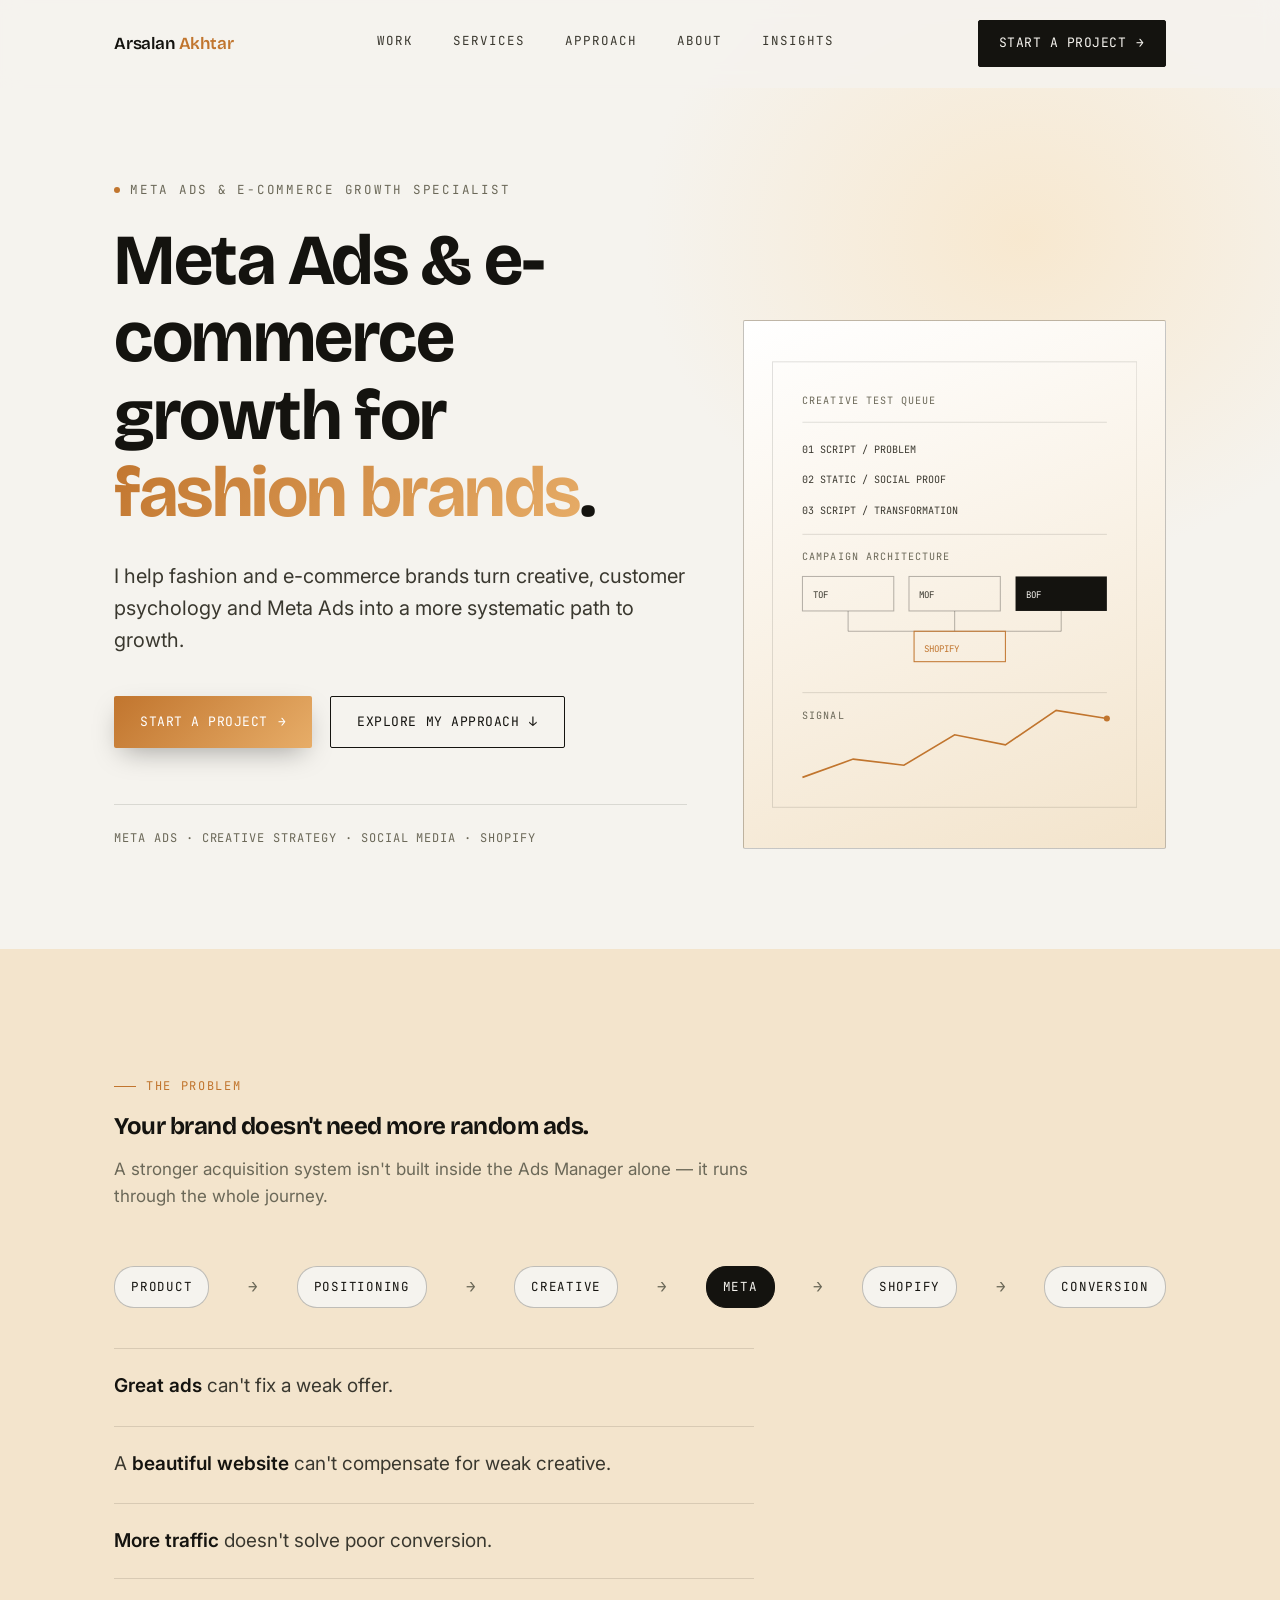
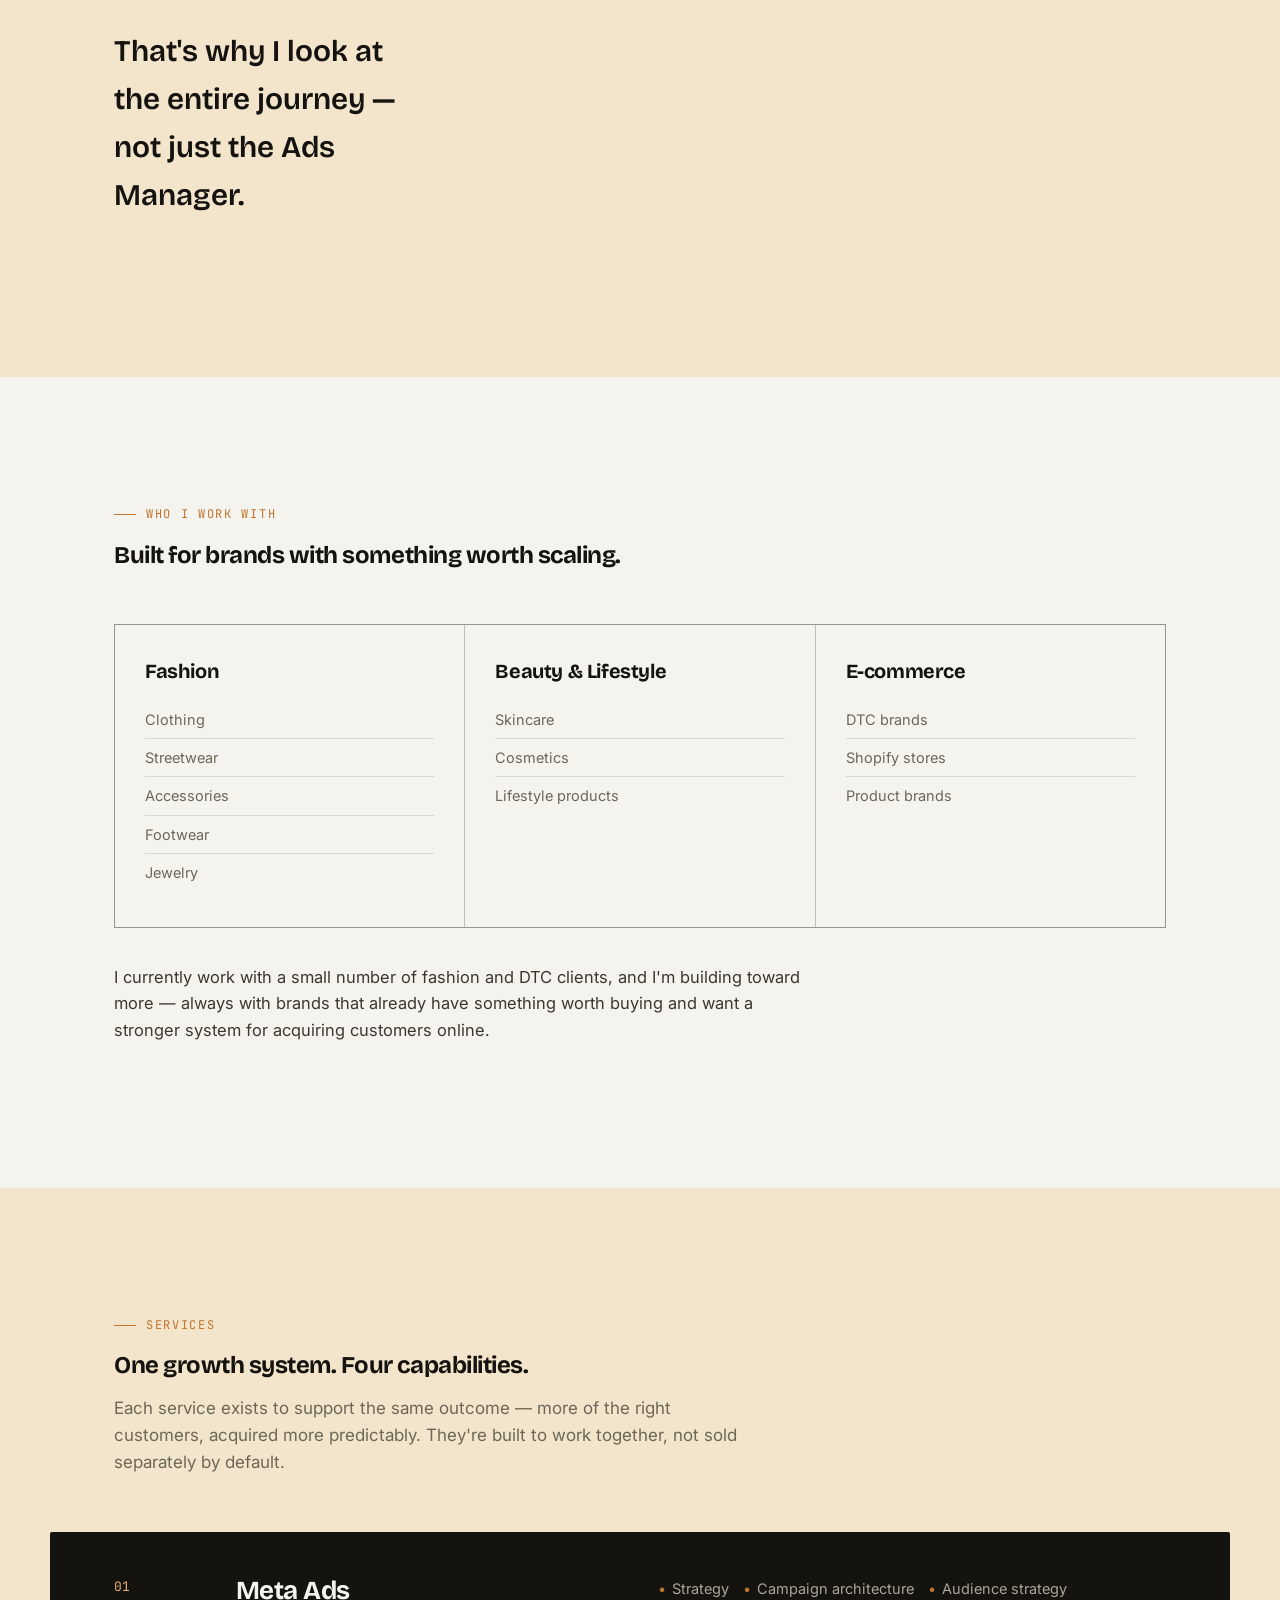
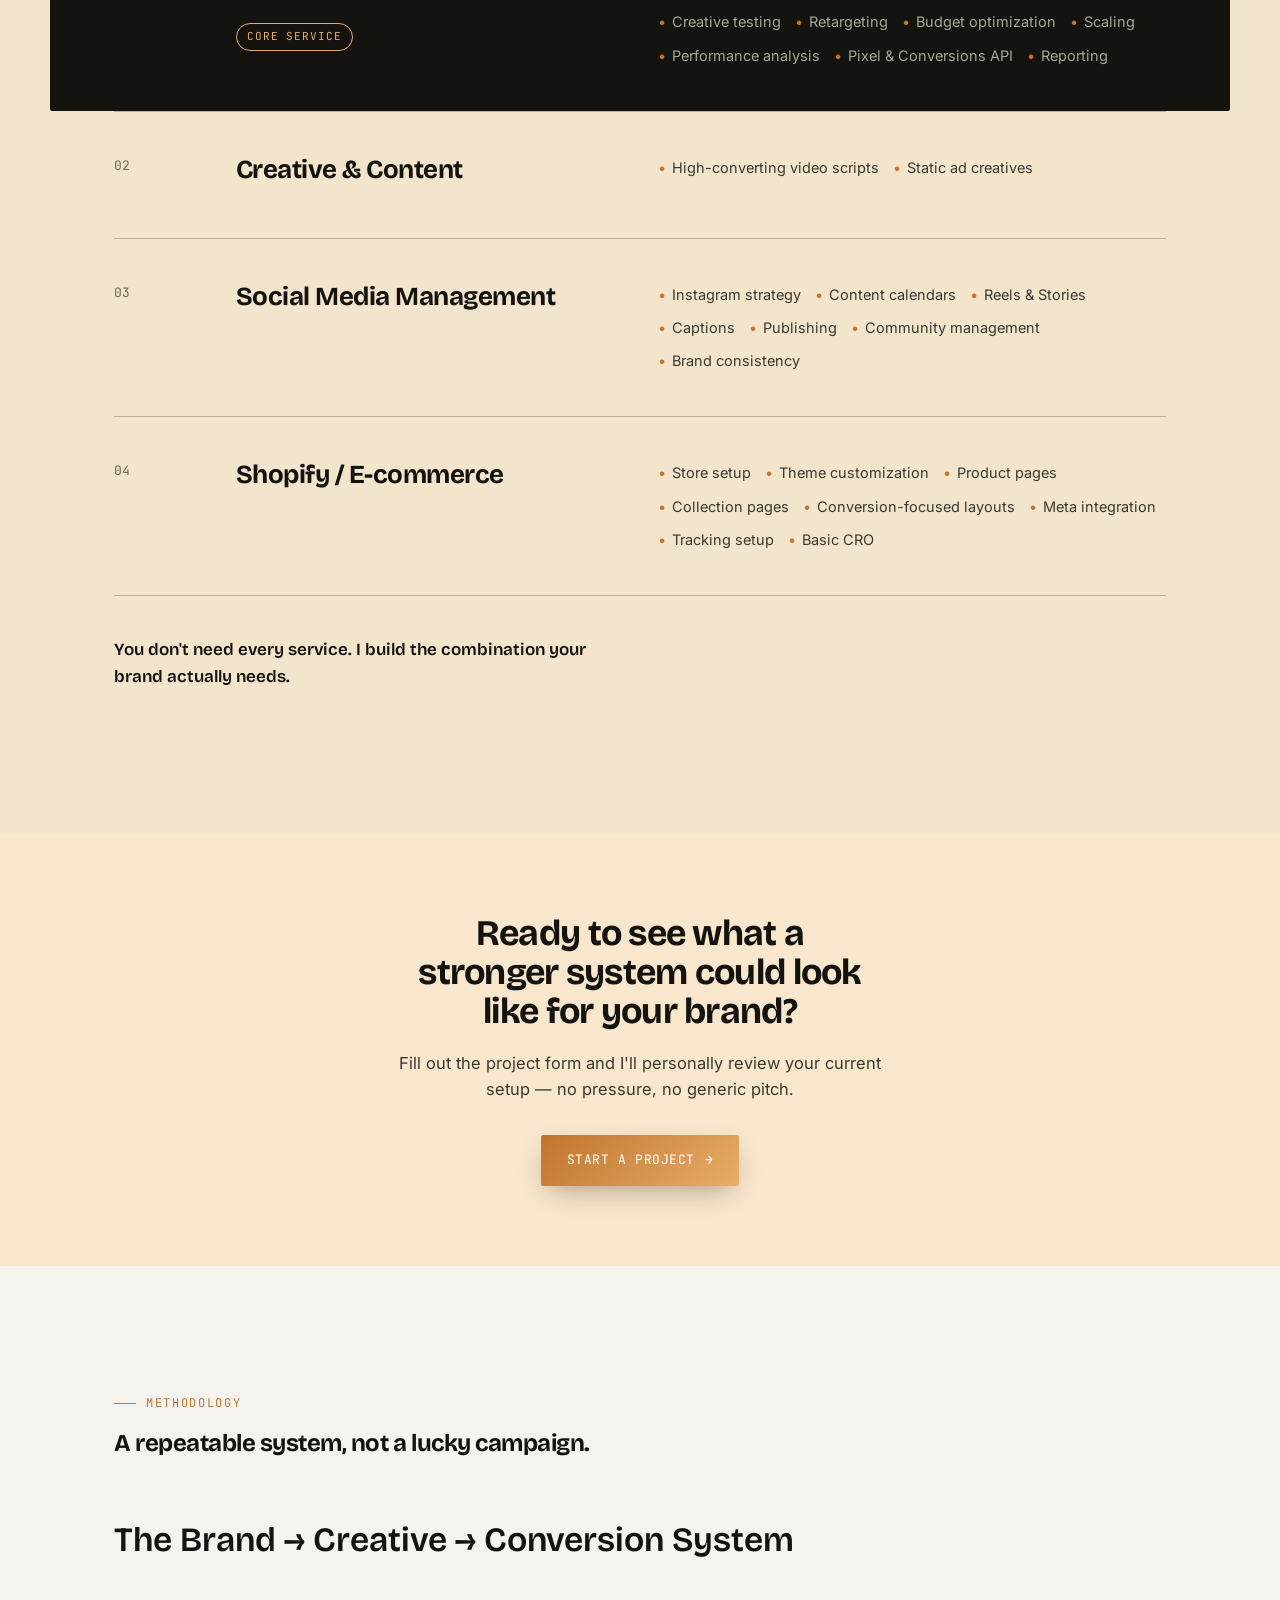
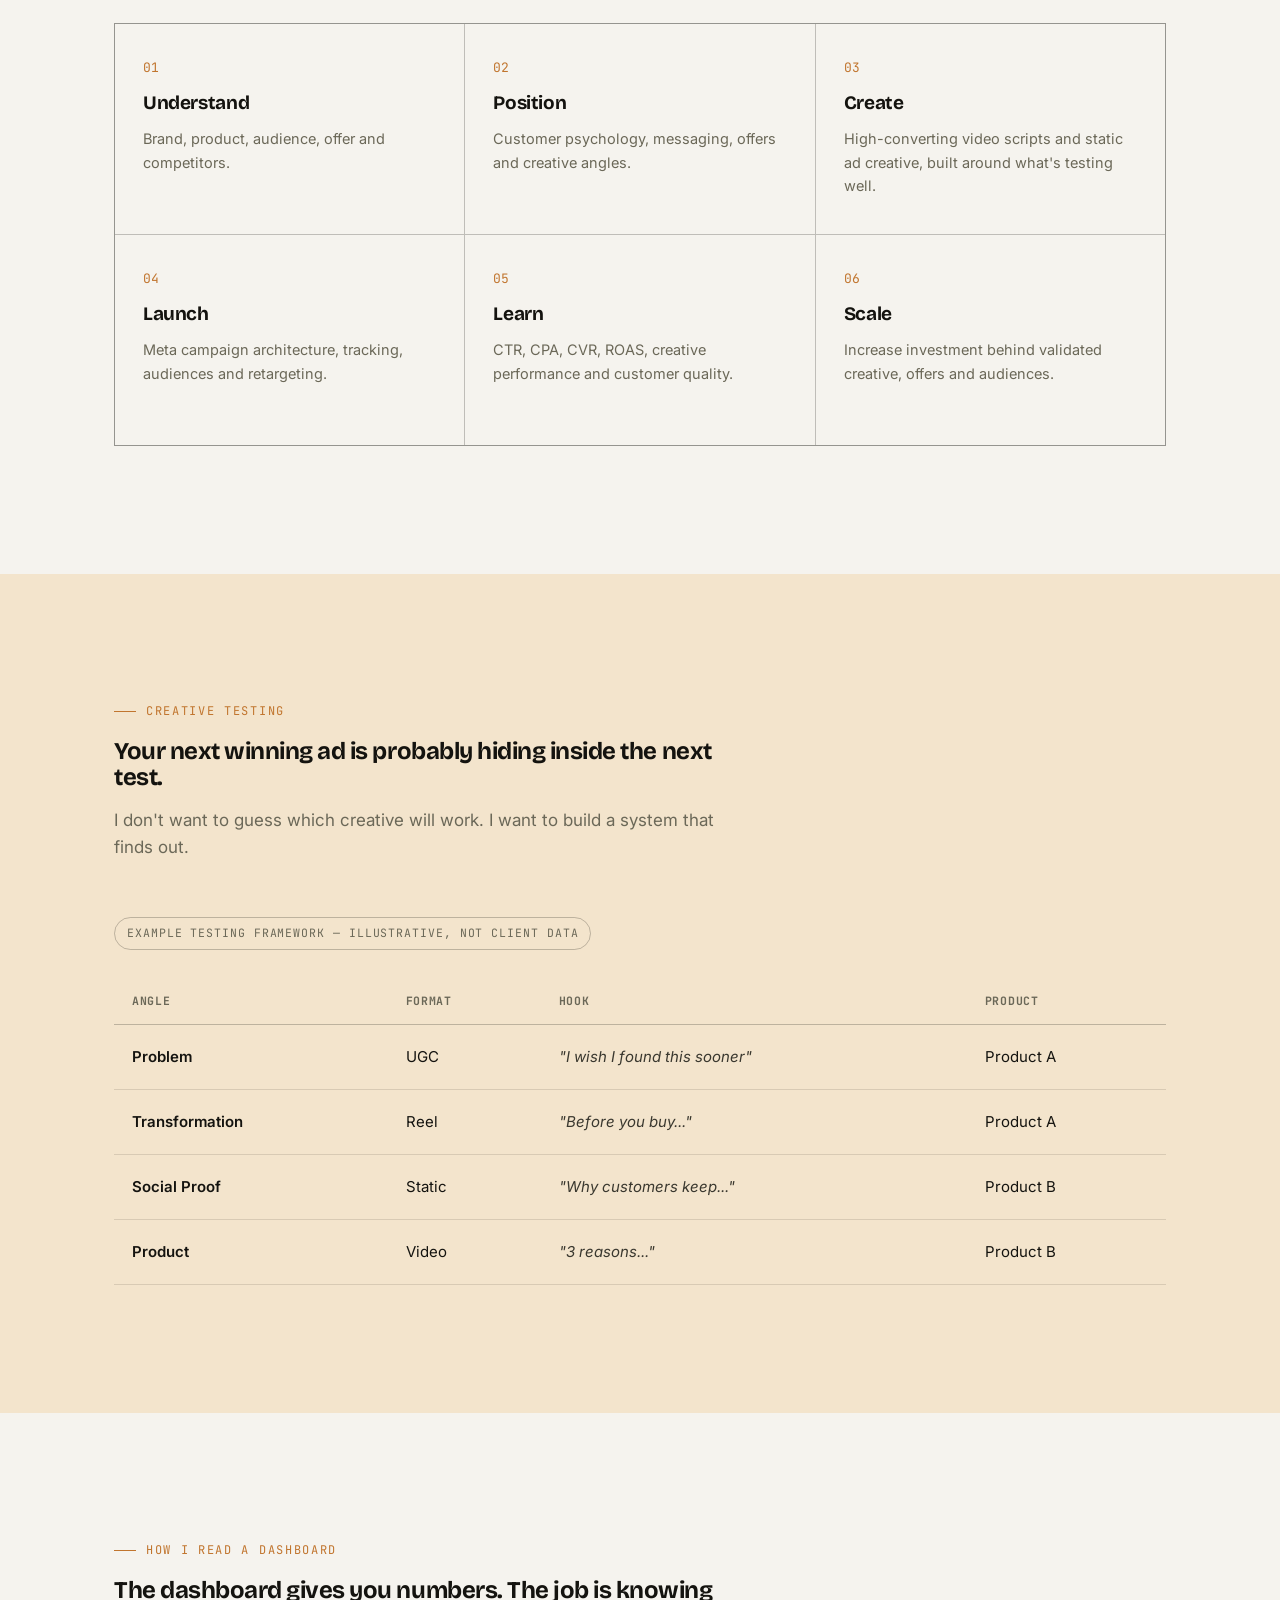
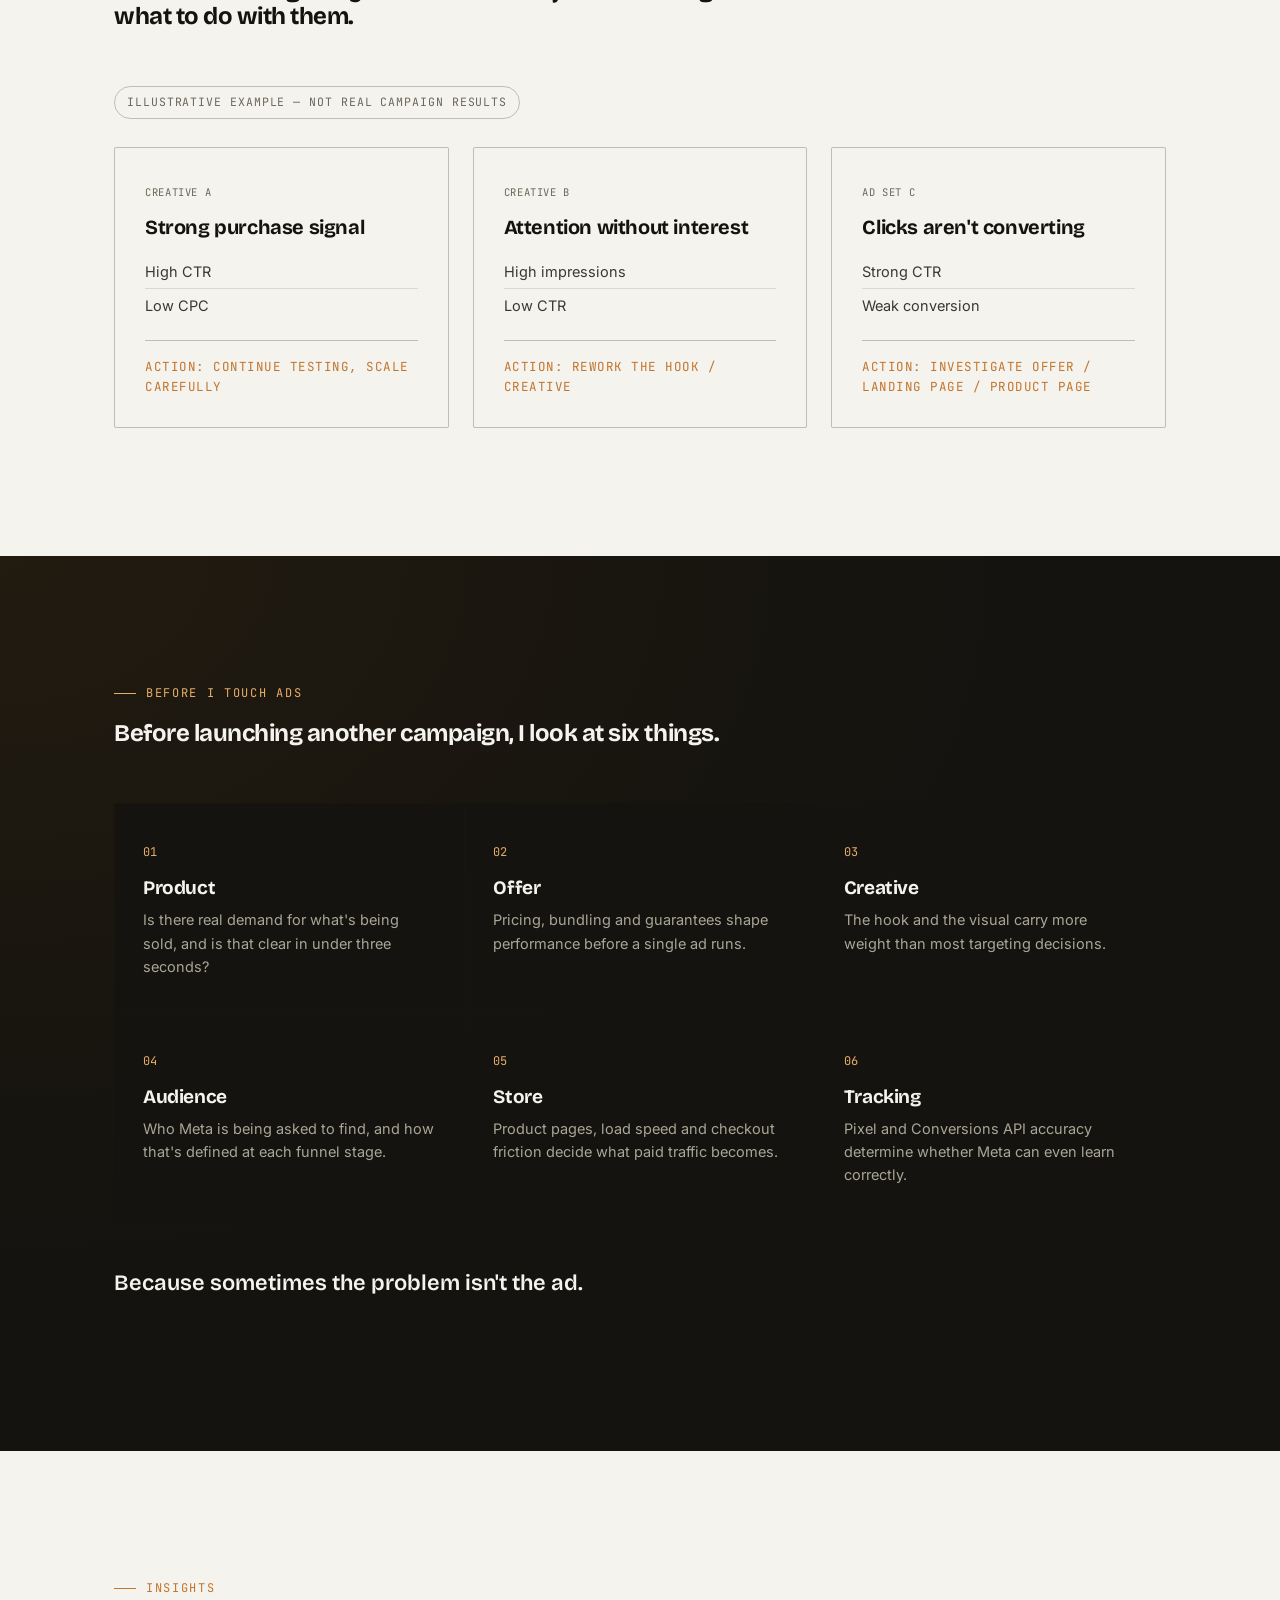
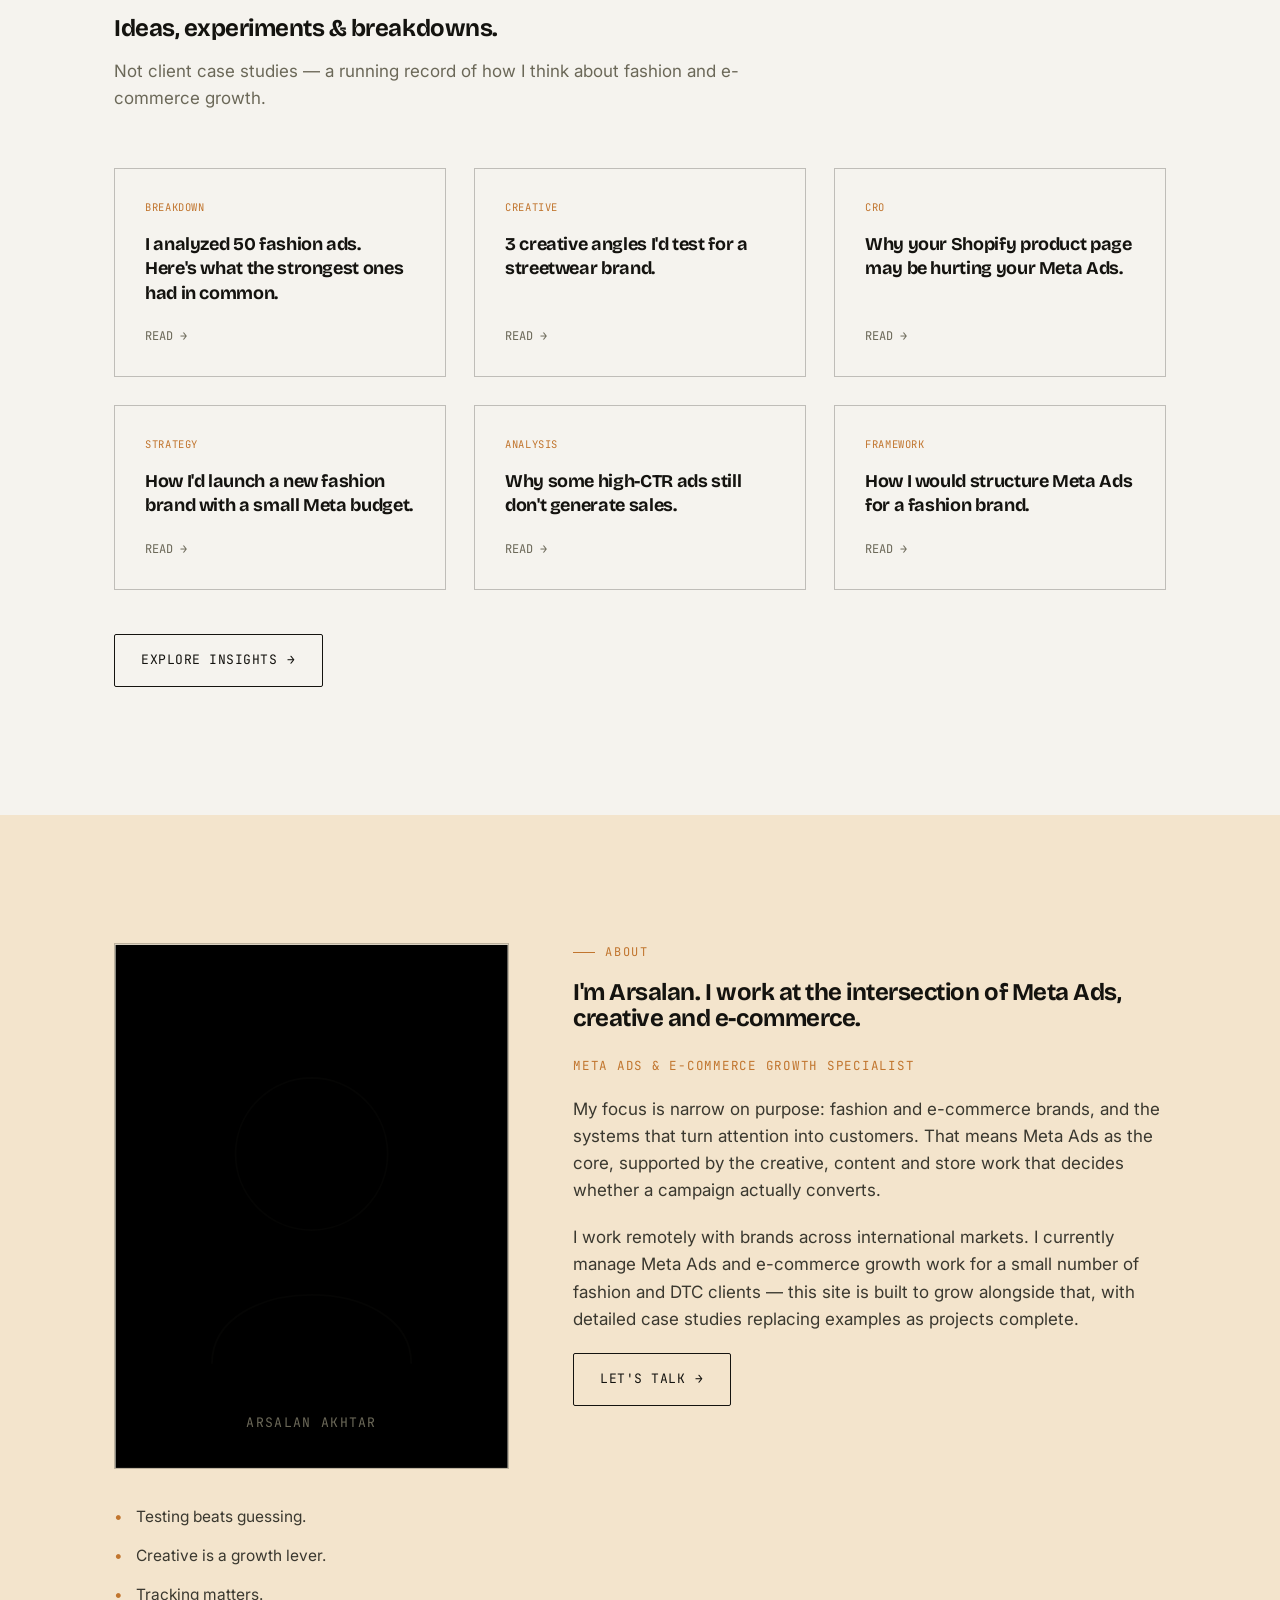
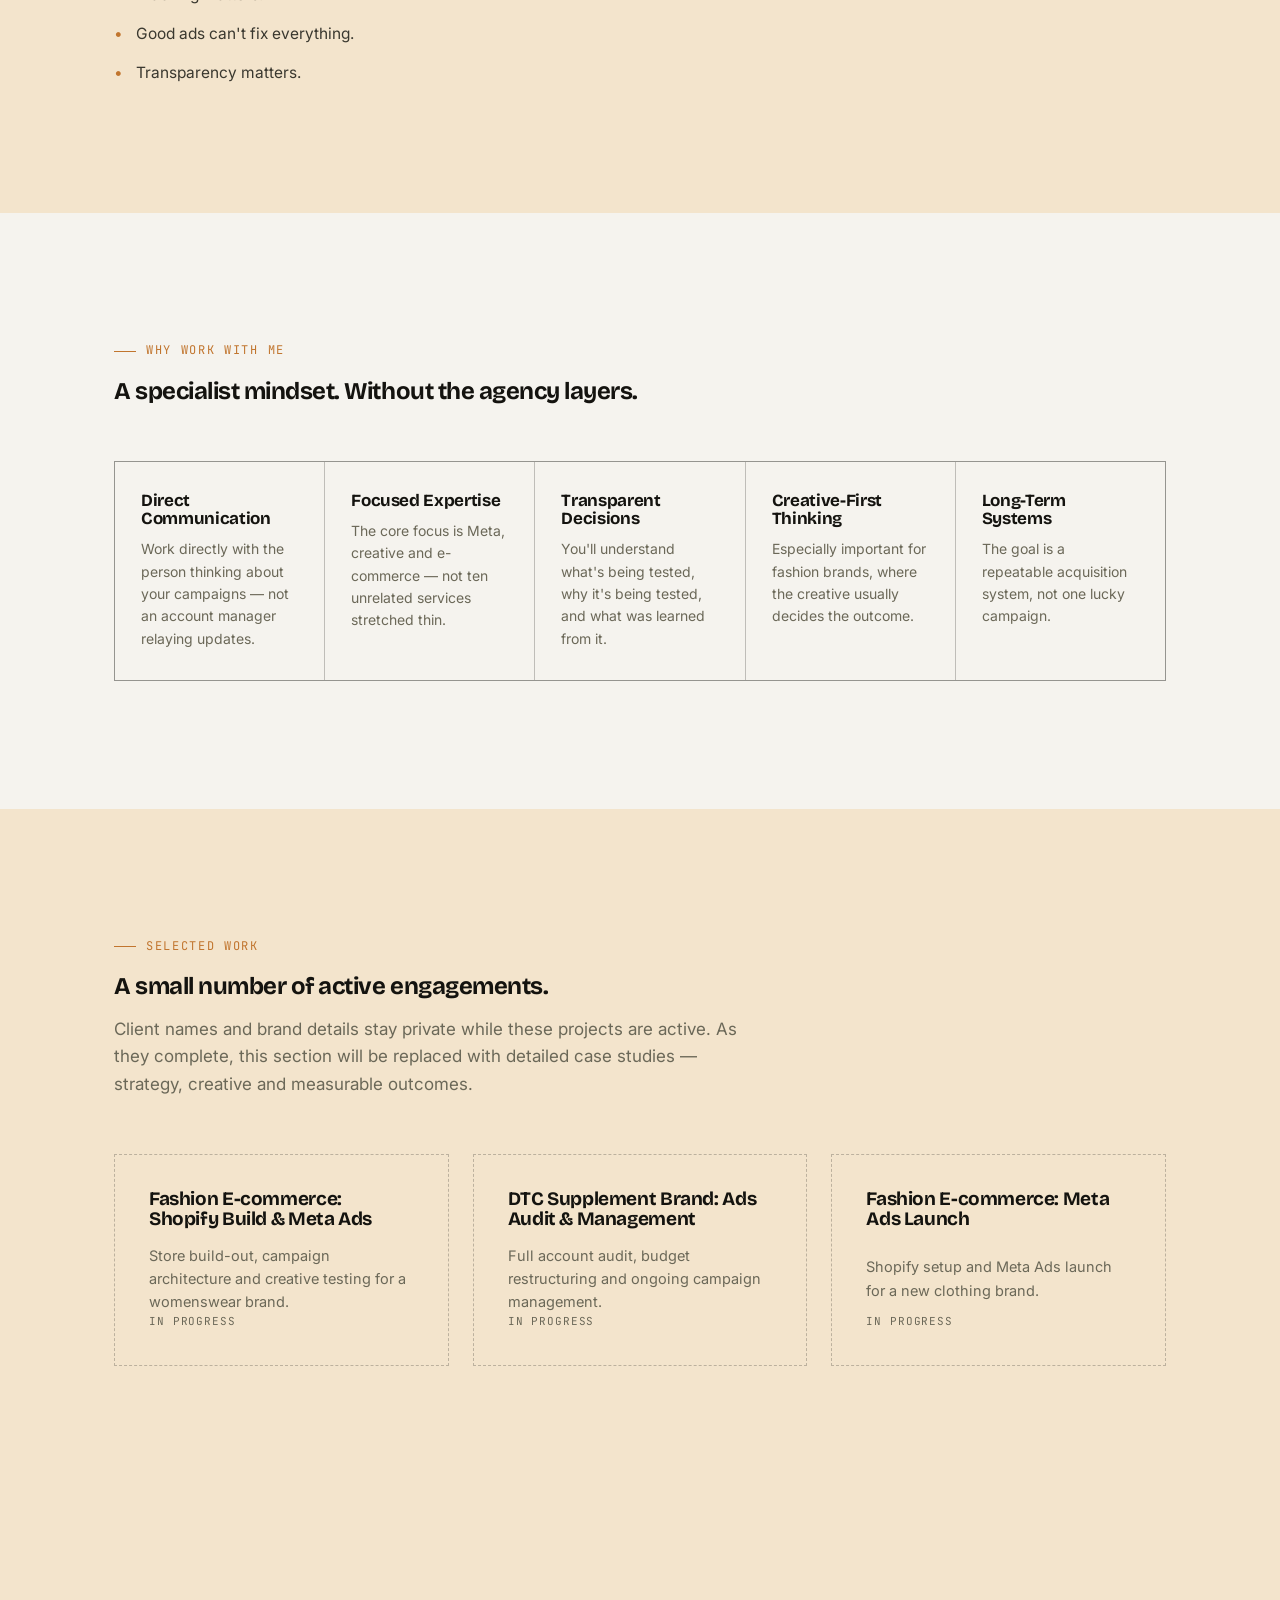
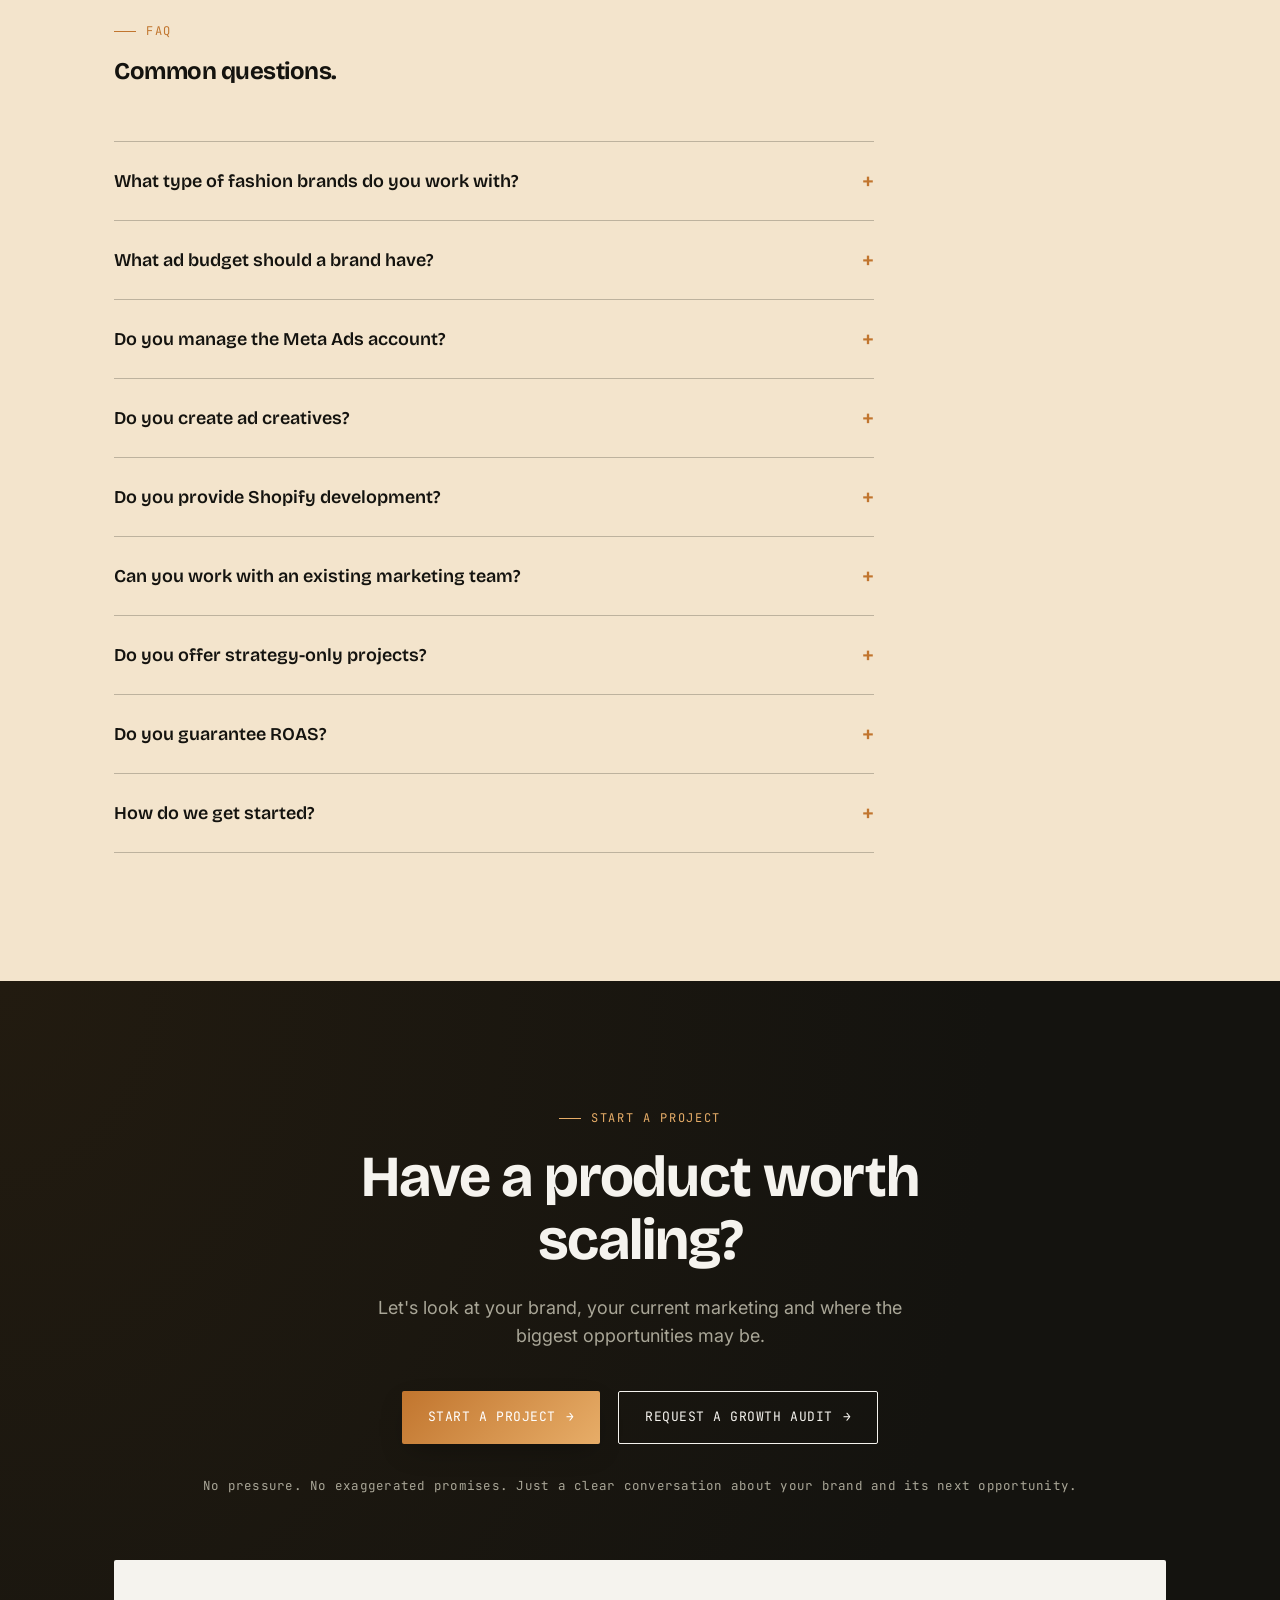
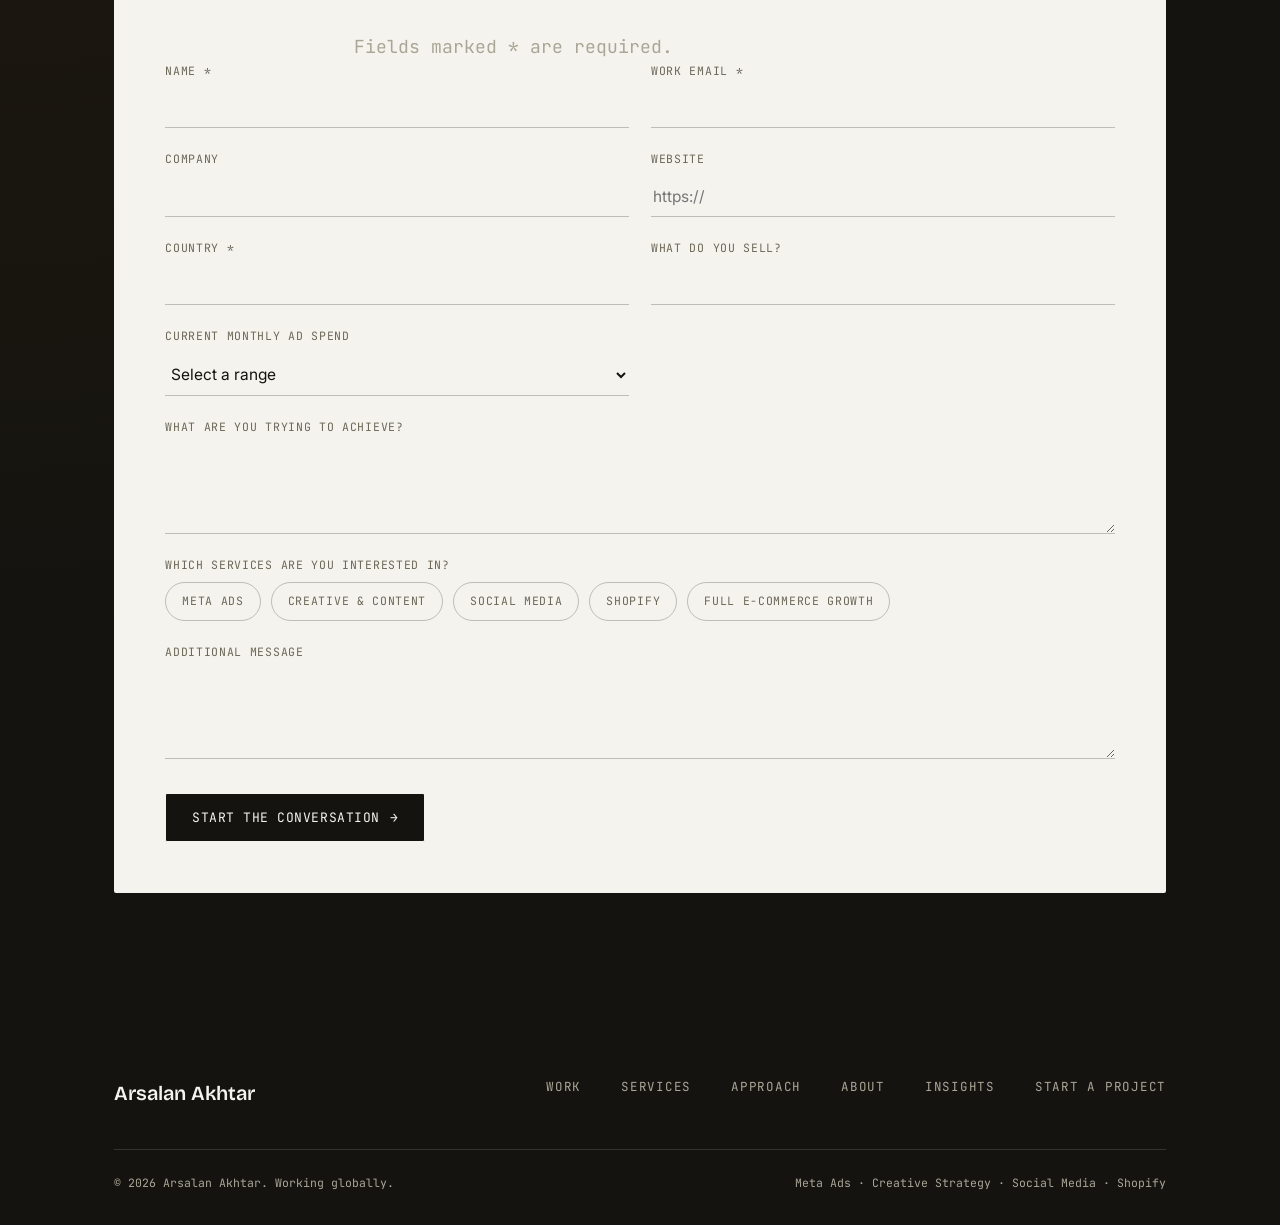
==== commit a3d1bddd: "Add files via upload" ====
--- a/index.html
+++ b/index.html
@@ -3,30 +3,30 @@
 <head>
 <meta charset="UTF-8">
 <meta name="viewport" content="width=device-width, initial-scale=1.0">
-<title>Arsalan Akhtar — Meta Ads &amp; E-commerce Growth for Fashion Brands</title>
+<title>Arsalan Akhtar: Meta Ads &amp; E-commerce Growth for Fashion Brands</title>
 <meta name="description" content="I help fashion and e-commerce brands turn creative, customer psychology and Meta Ads into a more systematic path to growth. Meta Ads, creative strategy, content and Shopify — as one connected system.">
 <link rel="canonical" href="https://arsalanakhtar.com/">
 
 <!-- Open Graph -->
 <meta property="og:type" content="website">
-<meta property="og:title" content="Arsalan Akhtar — Meta Ads & E-commerce Growth for Fashion Brands">
-<meta property="og:description" content="Meta Ads, creative strategy, content and Shopify — built as one connected growth system for fashion and e-commerce brands. Based in Pakistan, working globally.">
+<meta property="og:title" content="Arsalan Akhtar: Meta Ads & E-commerce Growth for Fashion Brands">
+<meta property="og:description" content="Meta Ads, creative strategy, content and Shopify — built as one connected growth system for fashion and e-commerce brands, working globally.">
 <meta property="og:url" content="https://arsalanakhtar.com/">
 <meta property="og:site_name" content="Arsalan Akhtar">
 <meta name="twitter:card" content="summary_large_image">
-<meta name="twitter:title" content="Arsalan Akhtar — Meta Ads & E-commerce Growth for Fashion Brands">
+<meta name="twitter:title" content="Arsalan Akhtar: Meta Ads & E-commerce Growth for Fashion Brands">
 <meta name="twitter:description" content="I help fashion and e-commerce brands turn creative, customer psychology and Meta Ads into a more systematic path to growth.">
 
 <link rel="preconnect" href="https://fonts.googleapis.com">
 <link rel="preconnect" href="https://fonts.gstatic.com" crossorigin>
-<link href="https://fonts.googleapis.com/css2?family=Space+Grotesk:wght@500;600;700&family=Inter:wght@400;500;600&family=JetBrains+Mono:wght@400;500&display=swap" rel="stylesheet">
+<link href="https://fonts.googleapis.com/css2?family=Bricolage+Grotesque:opsz,wght@12..96,400..800&family=Inter:wght@400;500;600&family=JetBrains+Mono:wght@400;500&display=swap" rel="stylesheet">
 <link rel="stylesheet" href="styles.css">
 
 <script type="application/ld+json">
 {
   "@context": "https://schema.org",
   "@type": "ProfessionalService",
-  "name": "Arsalan Akhtar — Meta Ads & E-commerce Growth",
+  "name": "Arsalan Akhtar: Meta Ads & E-commerce Growth",
   "url": "https://arsalanakhtar.com/",
   "description": "Meta Ads, creative strategy, content and Shopify growth for fashion and e-commerce brands.",
   "areaServed": ["US","GB","CA","AU","AE"],
@@ -73,7 +73,7 @@
         <h1>Meta Ads &amp; e-commerce growth for <em>fashion brands</em>.</h1>
         <p class="hero-sub">I help fashion and e-commerce brands turn creative, customer psychology and Meta Ads into a more systematic path to growth.</p>
         <div class="hero-cta-row">
-          <a href="#contact" class="btn btn-primary">Start a Project <span class="btn-arrow">→</span></a>
+          <a href="#contact" class="btn btn-glow">Start a Project <span class="btn-arrow">→</span></a>
           <a href="#approach" class="btn btn-ghost">Explore My Approach <span class="btn-arrow">↓</span></a>
         </div>
         <div class="hero-trustline">Meta Ads · Creative Strategy · Social Media · Shopify</div>
@@ -84,9 +84,9 @@
           <line x1="30" y1="60" x2="330" y2="60" stroke="#14130F" stroke-opacity="0.12"/>
           <text x="30" y="42" font-family="JetBrains Mono" font-size="10" letter-spacing="1" fill="#6B6858">CREATIVE TEST QUEUE</text>
           <g font-family="JetBrains Mono" font-size="10" fill="#3A382F">
-            <text x="30" y="90">01 — SCRIPT / PROBLEM</text>
-            <text x="30" y="120">02 — STATIC / SOCIAL PROOF</text>
-            <text x="30" y="150">03 — SCRIPT / TRANSFORMATION</text>
+            <text x="30" y="90">01 SCRIPT / PROBLEM</text>
+            <text x="30" y="120">02 STATIC / SOCIAL PROOF</text>
+            <text x="30" y="150">03 SCRIPT / TRANSFORMATION</text>
           </g>
           <rect x="30" y="170" width="300" height="1" fill="#14130F" fill-opacity="0.12"/>
           <text x="30" y="196" font-family="JetBrains Mono" font-size="10" letter-spacing="1" fill="#6B6858">CAMPAIGN ARCHITECTURE</text>
@@ -100,12 +100,12 @@
           <line x1="180" y1="246" x2="180" y2="266" stroke="#14130F" stroke-opacity="0.3"/>
           <line x1="285" y1="246" x2="285" y2="266" stroke="#14130F" stroke-opacity="0.3"/>
           <line x1="75" y1="266" x2="285" y2="266" stroke="#14130F" stroke-opacity="0.3"/>
-          <rect x="140" y="266" width="90" height="30" stroke="#8A6D3B"/>
-          <text x="150" y="286" font-family="JetBrains Mono" font-size="9" fill="#8A6D3B">SHOPIFY</text>
+          <rect x="140" y="266" width="90" height="30" stroke="#C1752E"/>
+          <text x="150" y="286" font-family="JetBrains Mono" font-size="9" fill="#C1752E">SHOPIFY</text>
           <rect x="30" y="326" width="300" height="1" fill="#14130F" fill-opacity="0.12"/>
           <text x="30" y="352" font-family="JetBrains Mono" font-size="10" letter-spacing="1" fill="#6B6858">SIGNAL</text>
-          <polyline points="30,410 80,392 130,398 180,368 230,378 280,344 330,352" stroke="#8A6D3B" stroke-width="1.6" fill="none"/>
-          <circle cx="330" cy="352" r="3" fill="#8A6D3B"/>
+          <polyline points="30,410 80,392 130,398 180,368 230,378 280,344 330,352" stroke="#C1752E" stroke-width="1.6" fill="none"/>
+          <circle cx="330" cy="352" r="3" fill="#C1752E"/>
         </svg>
       </div>
     </div>
@@ -226,6 +226,15 @@
     </div>
   </section>
 
+  <!-- ============ CTA BANNER ============ -->
+  <section class="cta-banner">
+    <div class="wrap">
+      <h3 class="reveal">Ready to see what a stronger system could look like for your brand?</h3>
+      <p class="reveal">Fill out the project form and I'll personally review your current setup — no pressure, no generic pitch.</p>
+      <a href="#contact" class="btn btn-glow reveal">Start a Project <span class="btn-arrow">→</span></a>
+    </div>
+  </section>
+
   <!-- ============ 05 METHODOLOGY ============ -->
   <section class="section" id="approach">
     <div class="wrap">
@@ -431,7 +440,7 @@
         <h2>I'm Arsalan. I work at the intersection of Meta Ads, creative and e-commerce.</h2>
         <div class="about-role" style="margin-top:24px;">Meta Ads &amp; E-commerce Growth Specialist</div>
         <p>My focus is narrow on purpose: fashion and e-commerce brands, and the systems that turn attention into customers. That means Meta Ads as the core, supported by the creative, content and store work that decides whether a campaign actually converts.</p>
-        <p>I'm based in Pakistan and work remotely with brands across international markets. I currently manage Meta Ads and e-commerce growth work for a small number of fashion and DTC clients — this site is built to grow alongside that, with detailed case studies replacing examples as projects complete.</p>
+        <p>I work remotely with brands across international markets. I currently manage Meta Ads and e-commerce growth work for a small number of fashion and DTC clients — this site is built to grow alongside that, with detailed case studies replacing examples as projects complete.</p>
         <a href="#contact" class="btn btn-ghost">Let's Talk <span class="btn-arrow">→</span></a>
       </div>
     </div>
@@ -479,17 +488,17 @@
       </div>
       <div class="work-grid reveal">
         <div class="work-card">
-          <h4>Fashion E-commerce — Shopify Build &amp; Meta Ads</h4>
+          <h4>Fashion E-commerce: Shopify Build &amp; Meta Ads</h4>
           <p style="font-size:14.5px; color:var(--muted); margin:14px 0 0;">Store build-out, campaign architecture and creative testing for a womenswear brand.</p>
           <span class="work-status">In progress</span>
         </div>
         <div class="work-card">
-          <h4>DTC Supplement Brand — Ads Audit &amp; Management</h4>
+          <h4>DTC Supplement Brand: Ads Audit &amp; Management</h4>
           <p style="font-size:14.5px; color:var(--muted); margin:14px 0 0;">Full account audit, budget restructuring and ongoing campaign management.</p>
           <span class="work-status">In progress</span>
         </div>
         <div class="work-card">
-          <h4>Fashion E-commerce — Meta Ads Launch</h4>
+          <h4>Fashion E-commerce: Meta Ads Launch</h4>
           <p style="font-size:14.5px; color:var(--muted); margin:14px 0 0;">Shopify setup and Meta Ads launch for a new clothing brand.</p>
           <span class="work-status">In progress</span>
         </div>
@@ -497,39 +506,6 @@
     </div>
   </section>
 
-  <!-- ============ 13 INTERNATIONAL ============ -->
-  <section class="section" id="global">
-    <div class="wrap global-grid">
-      <div class="reveal">
-        <span class="eyebrow">Where I Work</span>
-        <h2>Based in Pakistan. Built for global brands.</h2>
-        <p style="color:var(--charcoal); font-size:17px; margin-top:20px;">I work remotely with fashion and e-commerce businesses across international markets through structured communication, shared reporting and collaborative workflows.</p>
-        <div class="global-list">
-          <span>USA</span><span>UK</span><span>Canada</span><span>Australia</span><span>UAE</span>
-        </div>
-      </div>
-      <div class="reveal global-map">
-        <svg viewBox="0 0 300 300" xmlns="http://www.w3.org/2000/svg">
-          <circle cx="150" cy="150" r="120" fill="none" stroke="#14130F" stroke-opacity="0.14"/>
-          <circle cx="150" cy="150" r="80" fill="none" stroke="#14130F" stroke-opacity="0.14"/>
-          <circle cx="150" cy="150" r="40" fill="none" stroke="#14130F" stroke-opacity="0.14"/>
-          <line x1="30" y1="150" x2="270" y2="150" stroke="#14130F" stroke-opacity="0.14"/>
-          <line x1="150" y1="30" x2="150" y2="270" stroke="#14130F" stroke-opacity="0.14"/>
-          <circle cx="150" cy="150" r="4" fill="#8A6D3B"/>
-          <text x="150" y="135" text-anchor="middle" font-family="JetBrains Mono" font-size="9" fill="#3A382F">PK</text>
-          <circle cx="70" cy="90" r="3" fill="#14130F" fill-opacity="0.5"/>
-          <line x1="150" y1="150" x2="70" y2="90" stroke="#8A6D3B" stroke-opacity="0.4" stroke-dasharray="2 3"/>
-          <circle cx="80" cy="180" r="3" fill="#14130F" fill-opacity="0.5"/>
-          <line x1="150" y1="150" x2="80" y2="180" stroke="#8A6D3B" stroke-opacity="0.4" stroke-dasharray="2 3"/>
-          <circle cx="230" cy="200" r="3" fill="#14130F" fill-opacity="0.5"/>
-          <line x1="150" y1="150" x2="230" y2="200" stroke="#8A6D3B" stroke-opacity="0.4" stroke-dasharray="2 3"/>
-          <circle cx="220" cy="90" r="3" fill="#14130F" fill-opacity="0.5"/>
-          <line x1="150" y1="150" x2="220" y2="90" stroke="#8A6D3B" stroke-opacity="0.4" stroke-dasharray="2 3"/>
-        </svg>
-      </div>
-    </div>
-  </section>
-
   <!-- ============ 14 FAQ ============ -->
   <section class="section section-alt" id="faq">
     <div class="wrap">
@@ -538,10 +514,6 @@
         <h2>Common questions.</h2>
       </div>
       <div class="reveal" style="max-width:760px;">
-        <div class="faq-item">
-          <button class="faq-q">Do you work with brands outside Pakistan?<span class="plus">+</span></button>
-          <div class="faq-a"><div class="faq-a-inner">Yes — my focus is international fashion and e-commerce brands, primarily in the US, UK, Canada, Australia and UAE. I work remotely with structured communication and reporting.</div></div>
-        </div>
         <div class="faq-item">
           <button class="faq-q">What type of fashion brands do you work with?<span class="plus">+</span></button>
           <div class="faq-a"><div class="faq-a-inner">Clothing, streetwear, accessories, footwear and jewelry brands, along with beauty and general DTC e-commerce brands that already have a product worth scaling.</div></div>
@@ -589,13 +561,16 @@
       <h2>Have a product worth scaling?</h2>
       <p>Let's look at your brand, your current marketing and where the biggest opportunities may be.</p>
       <div class="hero-cta-row">
-        <a href="#inquiry-form" class="btn btn-primary">Start a Project <span class="btn-arrow">→</span></a>
+        <a href="#inquiry-form" class="btn btn-glow">Start a Project <span class="btn-arrow">→</span></a>
         <a href="#inquiry-form" class="btn btn-ghost">Request a Growth Audit <span class="btn-arrow">→</span></a>
       </div>
       <div class="final-reassure">No pressure. No exaggerated promises. Just a clear conversation about your brand and its next opportunity.</div>
 
       <div class="form-panel">
-        <form id="inquiry-form" novalidate>
+        <form id="inquiry-form" novalidate action="https://formsubmit.co/hello@arsalanakhtar.com" method="POST">
+          <input type="hidden" name="_subject" value="New project inquiry — arsalanakhtar.com">
+          <input type="hidden" name="_captcha" value="false">
+          <input type="hidden" name="_template" value="table">
           <p class="required-note">Fields marked * are required.</p>
           <div class="form-grid">
             <div class="form-field">
@@ -677,21 +652,18 @@
         <a href="#insights">Insights</a>
         <a href="#contact">Start a Project</a>
       </div>
-      <!-- Replace href="#" below with your real profile URLs -->
-      <div class="social-links">
-        <a href="#" aria-label="Facebook" target="_blank" rel="noopener">FB</a>
-        <a href="#" aria-label="Instagram" target="_blank" rel="noopener">IG</a>
-        <a href="#" aria-label="LinkedIn" target="_blank" rel="noopener">IN</a>
-        <a href="#" aria-label="YouTube" target="_blank" rel="noopener">YT</a>
-        <a href="#" aria-label="TikTok" target="_blank" rel="noopener">TT</a>
-      </div>
     </div>
     <div class="footer-bottom">
-      <span>© <span id="year"></span> Arsalan Akhtar. Based in Pakistan · Working globally.</span>
+      <span>© <span id="year"></span> Arsalan Akhtar. Working globally.</span>
       <span>Meta Ads · Creative Strategy · Social Media · Shopify</span>
     </div>
   </div>
 </footer>
+
+<a href="#contact" class="floating-cta btn-glow" id="floating-cta">Start a Project <span class="btn-arrow">→</span></a>
+<div class="mobile-cta-bar">
+  <a href="#contact" class="btn btn-glow">Start a Project <span class="btn-arrow">→</span></a>
+</div>
 
 <script src="script.js"></script>
 </body>
--- a/styles.css
+++ b/styles.css
@@ -4,21 +4,21 @@
    ============================================================ */
 :root{
   --bg:            #F5F3EE;
-  --bg-alt:        #ECE7DB;
+  --bg-alt:        #F3E4CC;
   --bg-deep:       #14130F;
   --ink:           #14130F;
   --charcoal:      #3A382F;
   --muted:         #6B6858;
   --line:          rgba(20,19,15,0.12);
   --line-strong:   rgba(20,19,15,0.24);
-  --accent:        #8A6D3B;
-  --accent-soft:   #C7B37F;
-  --accent-tint:   #EFE6D2;
+  --accent:        #C1752E;
+  --accent-soft:   #E7AD68;
+  --accent-tint:   #F8E7CC;
   --white:         #FFFFFF;
   --on-dark:       #F5F3EE;
   --on-dark-muted: #A9A697;
 
-  --font-display: 'Space Grotesk', 'Manrope', sans-serif;
+  --font-display: 'Bricolage Grotesque', 'Space Grotesk', sans-serif;
   --font-body:    'Inter', sans-serif;
   --font-mono:    'JetBrains Mono', monospace;
 
@@ -54,7 +54,7 @@
 
 h1,h2,h3,h4{
   font-family:var(--font-display);
-  font-weight:600;
+  font-weight:700;
   line-height:1.08;
   letter-spacing:-0.02em;
   margin:0;
@@ -88,7 +88,7 @@
 
 .section{ padding:clamp(64px,10vw,128px) 0; position:relative; }
 .section-alt{ background:var(--bg-alt); }
-.section-dark{ background:var(--bg-deep); color:var(--on-dark); }
+.section-dark{ background:radial-gradient(ellipse at top left, #221b10 0%, var(--bg-deep) 55%); color:var(--on-dark); }
 .section-dark .eyebrow{ color:var(--accent-soft); }
 .section-dark .eyebrow::before{ background:var(--accent-soft); }
 
@@ -119,6 +119,12 @@
 .btn-primary{ background:var(--ink); color:var(--bg); }
 .btn-primary:hover{ background:var(--accent); border-color:var(--accent); transform:translateY(-2px); }
 .btn-ghost:hover{ background:var(--ink); color:var(--bg); transform:translateY(-2px); }
+.btn-glow{
+  background:linear-gradient(135deg, var(--accent), var(--accent-soft));
+  color:#fff; border:none;
+  box-shadow:0 10px 28px -8px rgba(0,0,0,0.35);
+}
+.btn-glow:hover{ transform:translateY(-3px); box-shadow:0 16px 34px -8px rgba(0,0,0,0.42); }
 .section-dark .btn{ border-color:var(--on-dark); }
 .section-dark .btn-ghost:hover{ background:var(--on-dark); color:var(--bg-deep); }
 .btn-arrow{ transition:transform .35s var(--ease); }
@@ -187,7 +193,15 @@
   padding-top:calc(120px + clamp(24px,6vw,60px));
   padding-bottom:clamp(60px,8vw,100px);
   position:relative;
-}
+  overflow:hidden;
+}
+.hero::before{
+  content:'';
+  position:absolute; top:-10%; right:-10%; width:60%; height:70%;
+  background:radial-gradient(ellipse at center, var(--accent-tint) 0%, transparent 70%);
+  opacity:0.9; pointer-events:none; z-index:0;
+}
+.hero .wrap{ position:relative; z-index:1; }
 .hero-grid{
   display:grid; grid-template-columns:1.15fr 0.85fr; gap:56px; align-items:end;
 }
@@ -200,7 +214,11 @@
   font-size:clamp(40px, 5.6vw, 74px);
   max-width:14ch;
 }
-.hero h1 em{ font-style:normal; color:var(--accent); }
+.hero h1 em{
+  font-style:normal;
+  background:linear-gradient(135deg, var(--accent), var(--accent-soft));
+  -webkit-background-clip:text; background-clip:text; color:transparent;
+}
 .hero-sub{
   font-size:clamp(17px,1.6vw,20px); color:var(--charcoal); max-width:46ch; margin-top:28px;
 }
@@ -273,7 +291,7 @@
 .service-list{ display:flex; flex-wrap:wrap; gap:10px 14px; }
 .service-list span{ font-size:14.5px; color:var(--charcoal); position:relative; padding-left:14px; }
 .service-row.is-primary .service-list span{ color:var(--on-dark-muted); }
-.service-list span::before{ content:'—'; position:absolute; left:0; color:var(--accent); }
+.service-list span::before{ content:'•'; position:absolute; left:0; color:var(--accent); }
 .services-note{
   margin-top:40px; font-size:17px; font-family:var(--font-display); font-weight:600; max-width:44ch;
 }
@@ -463,6 +481,39 @@
 }
 .social-links a:hover{ background:var(--accent); color:var(--bg-deep); border-color:var(--accent); }
 .footer-bottom{ display:flex; justify-content:space-between; padding-top:24px; font-family:var(--font-mono); font-size:11.5px; flex-wrap:wrap; gap:12px; }
+
+/* ============================================================
+   CTA BANNER (mid-page conversion break)
+   ============================================================ */
+.cta-banner{ background:var(--accent-tint); padding:clamp(48px,7vw,80px) 0; text-align:center; }
+.cta-banner h3{ font-size:clamp(24px,3.2vw,36px); max-width:20ch; margin:0 auto; }
+.cta-banner p{ margin:18px auto 32px; max-width:50ch; color:var(--charcoal); font-size:16.5px; }
+
+/* ============================================================
+   FLOATING CTA (desktop) + MOBILE BOTTOM BAR
+   ============================================================ */
+.floating-cta{
+  position:fixed; right:24px; bottom:24px; z-index:90;
+  padding:15px 24px; border-radius:40px;
+  font-family:var(--font-mono); font-size:12.5px; text-transform:uppercase; letter-spacing:0.04em;
+  display:flex; align-items:center; gap:8px;
+  opacity:0; transform:translateY(16px); pointer-events:none;
+  transition:opacity .4s var(--ease), transform .4s var(--ease), box-shadow .3s var(--ease);
+}
+.floating-cta.is-visible{ opacity:1; transform:translateY(0); pointer-events:auto; }
+
+.mobile-cta-bar{ display:none; }
+
+@media (max-width:980px){
+  .floating-cta{ display:none; }
+  .mobile-cta-bar{
+    display:flex; position:fixed; left:0; right:0; bottom:0; z-index:95;
+    background:var(--ink); padding:12px 16px; justify-content:center;
+    box-shadow:0 -6px 20px rgba(0,0,0,0.18);
+  }
+  .mobile-cta-bar a{ width:100%; justify-content:center; }
+  body{ padding-bottom:66px; }
+}
 
 /* ============================================================
    RESPONSIVE
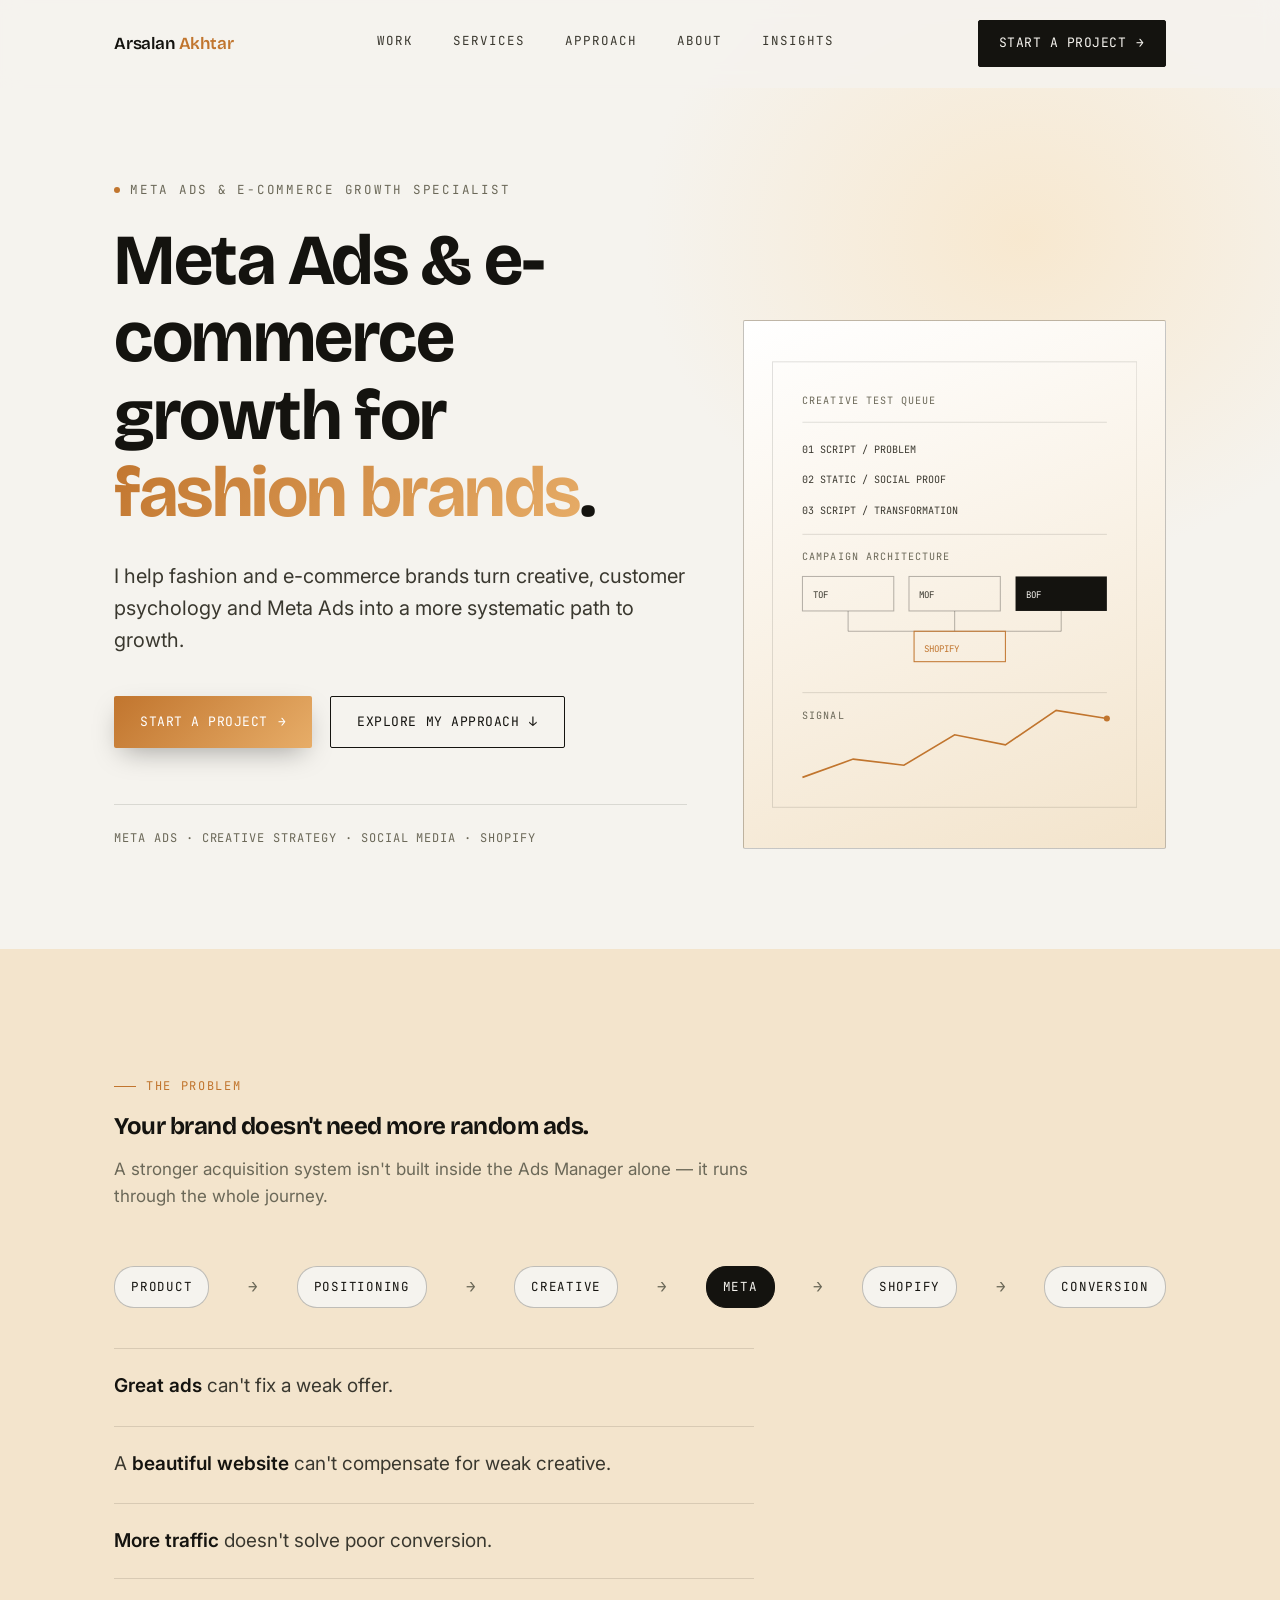
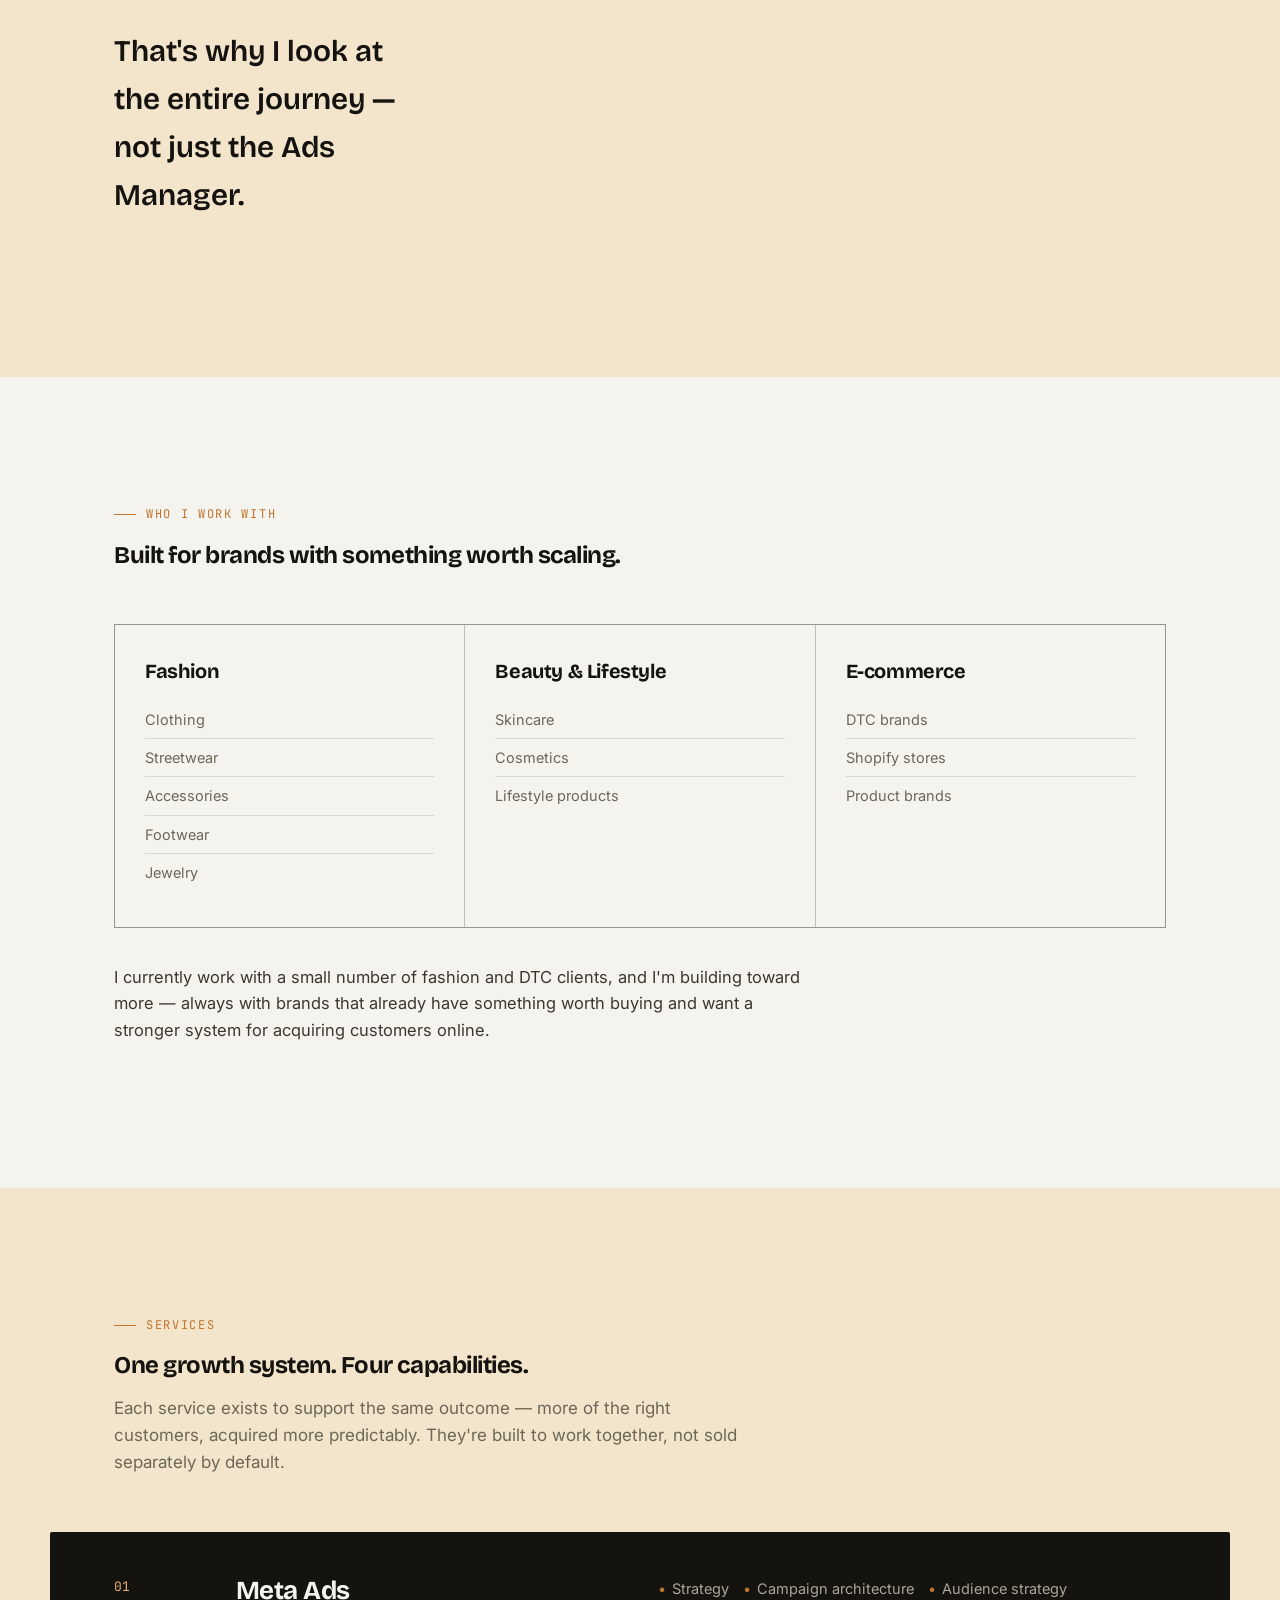
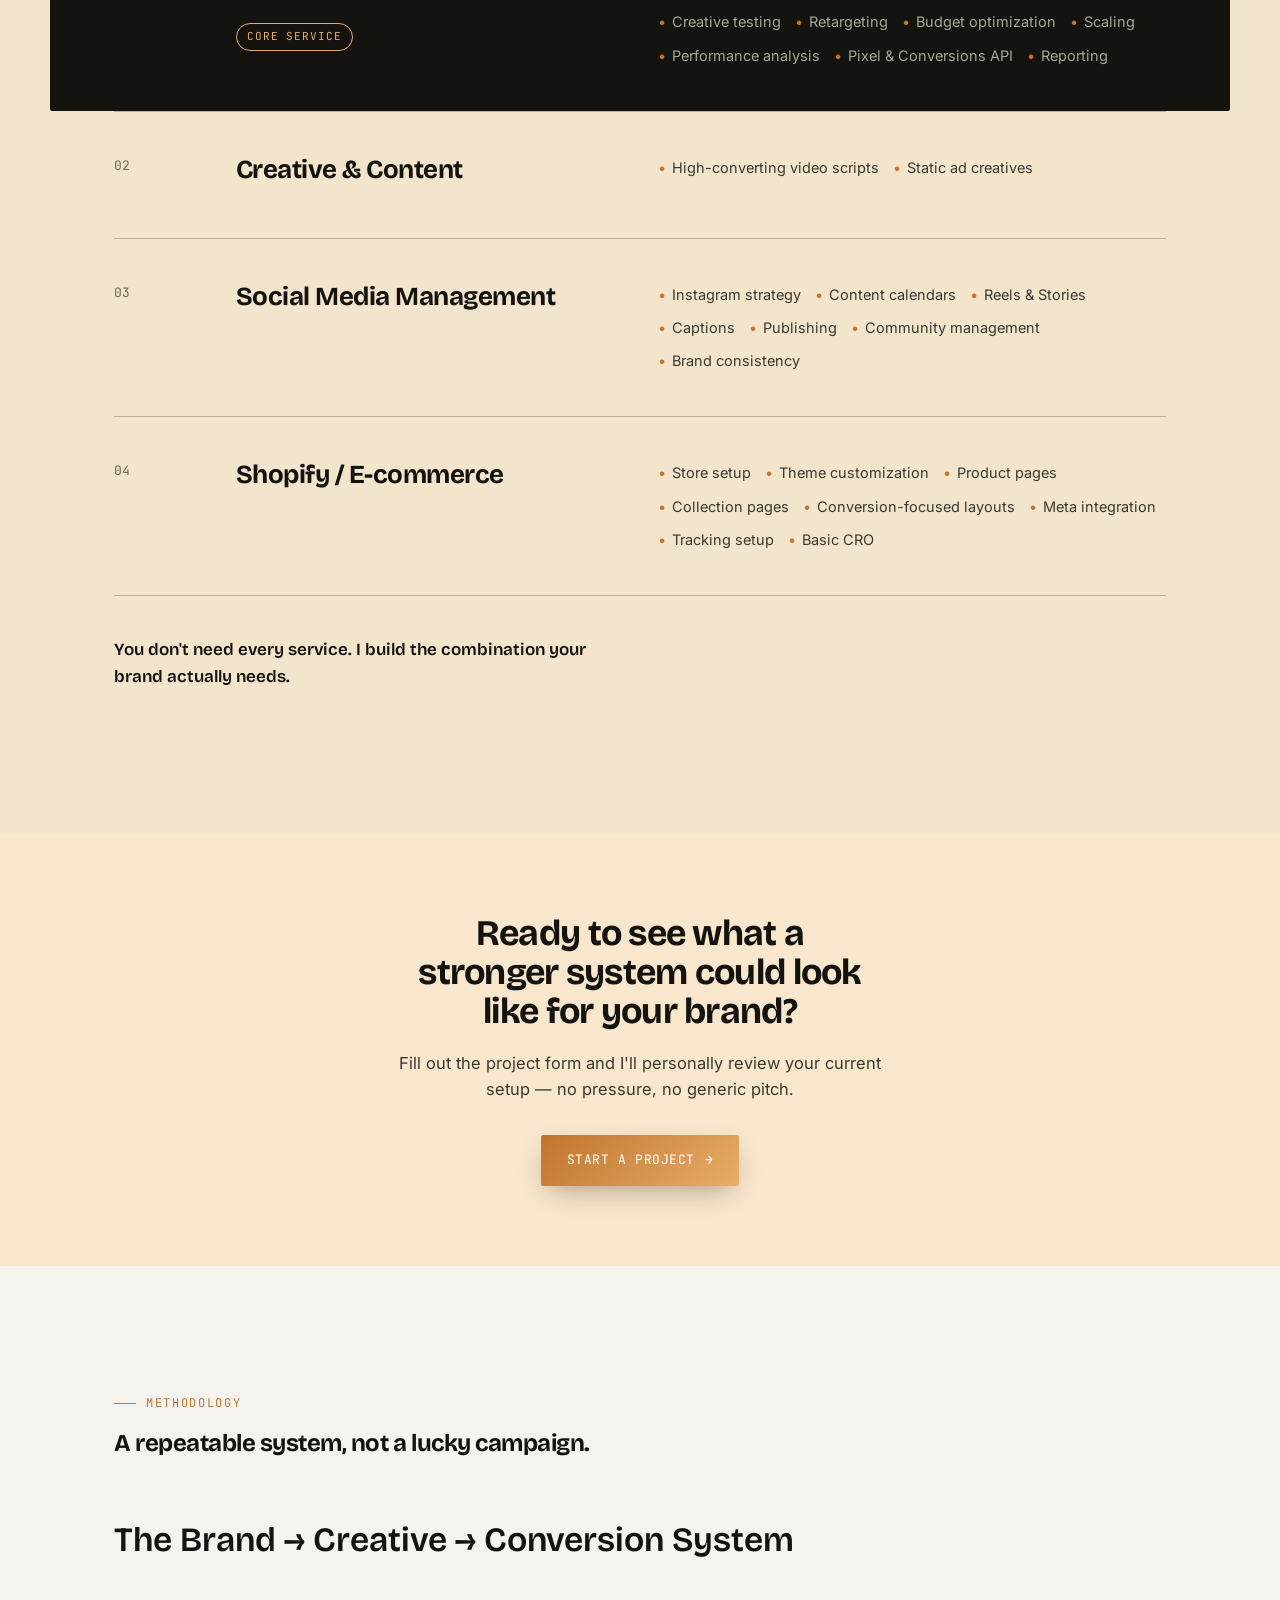
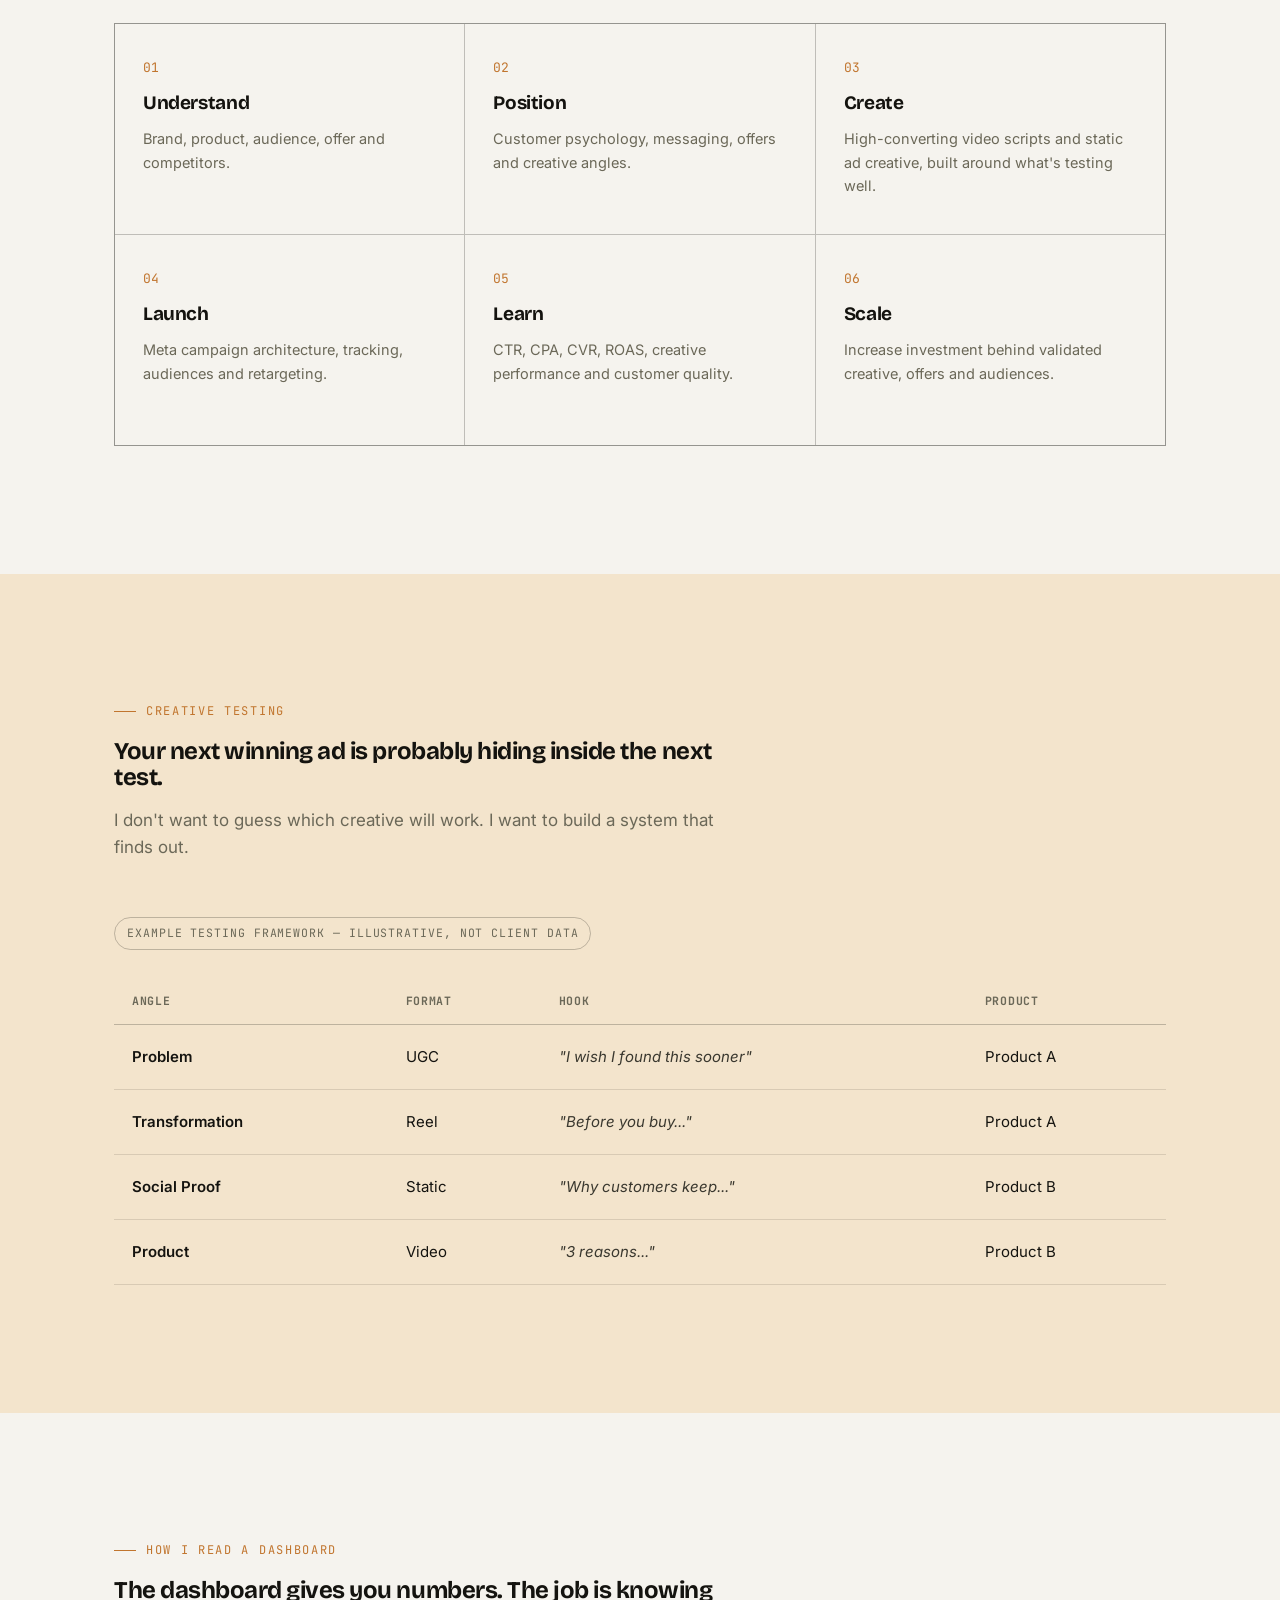
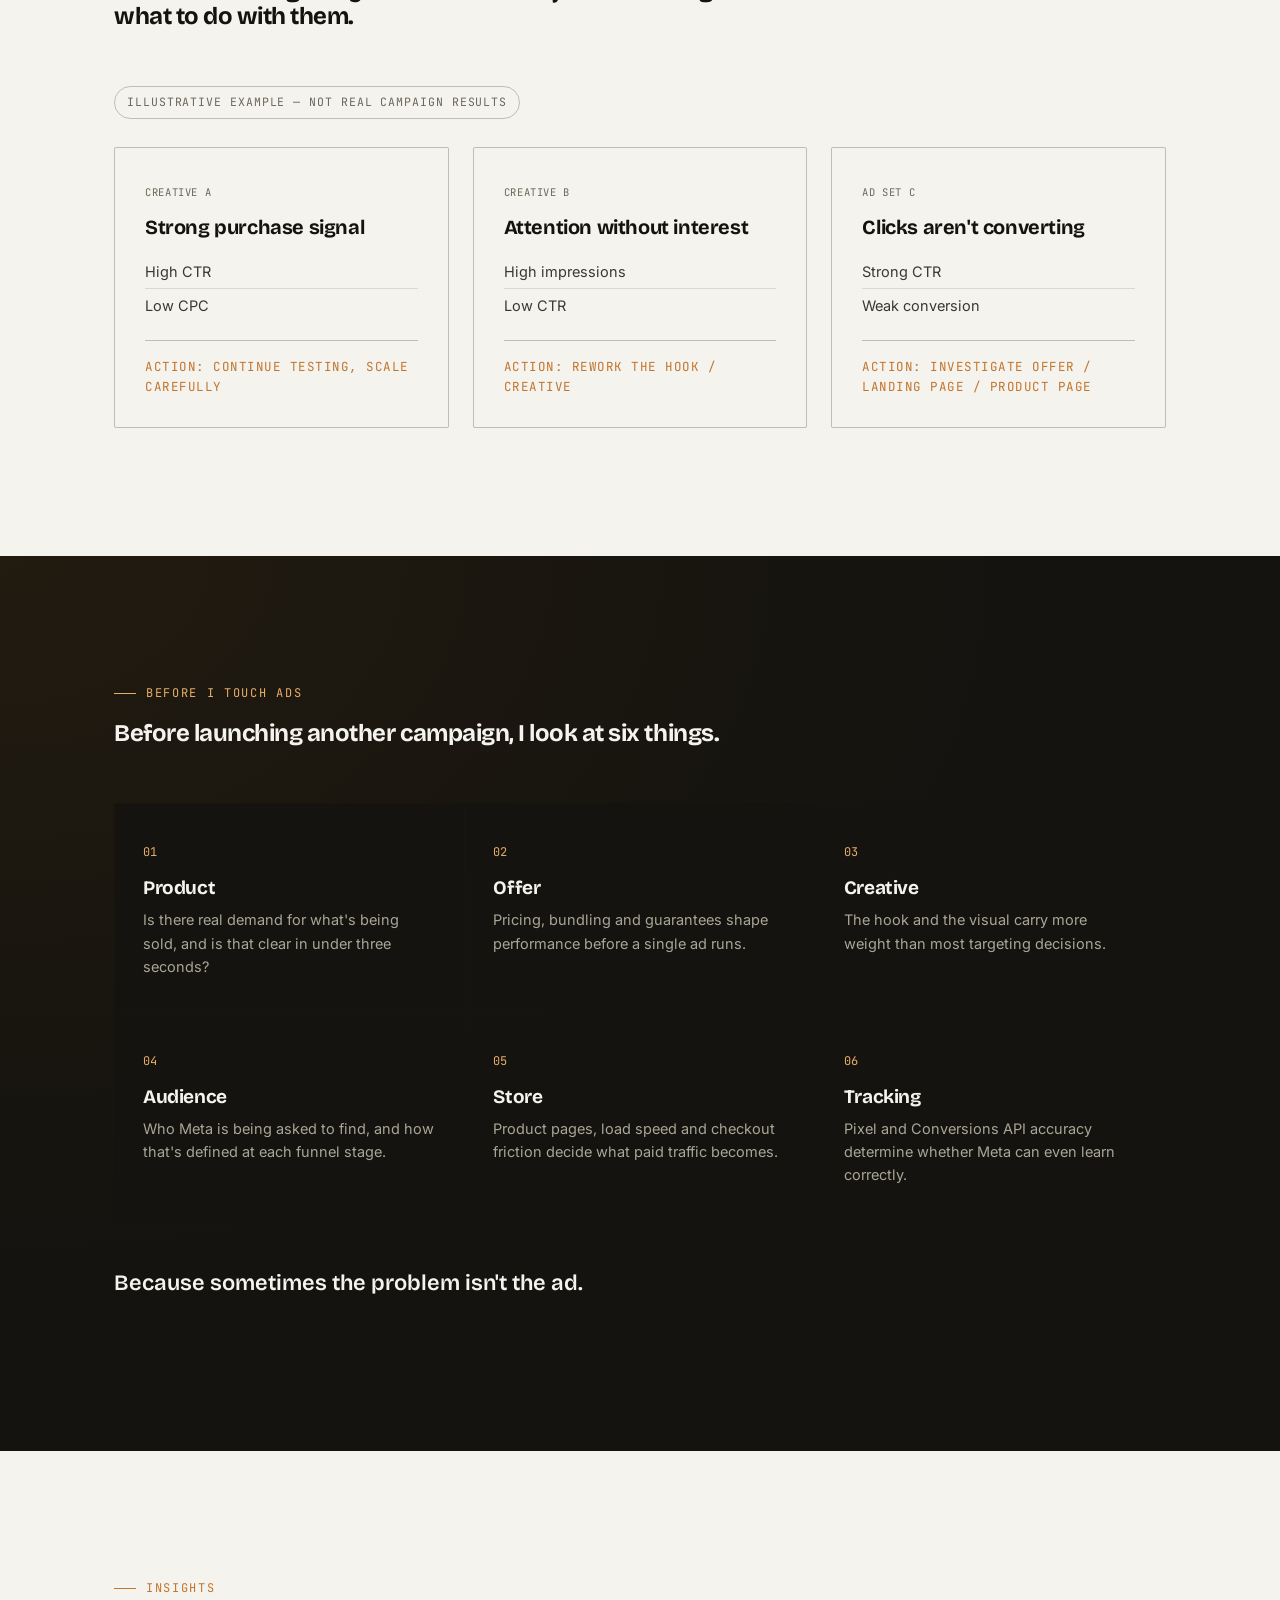
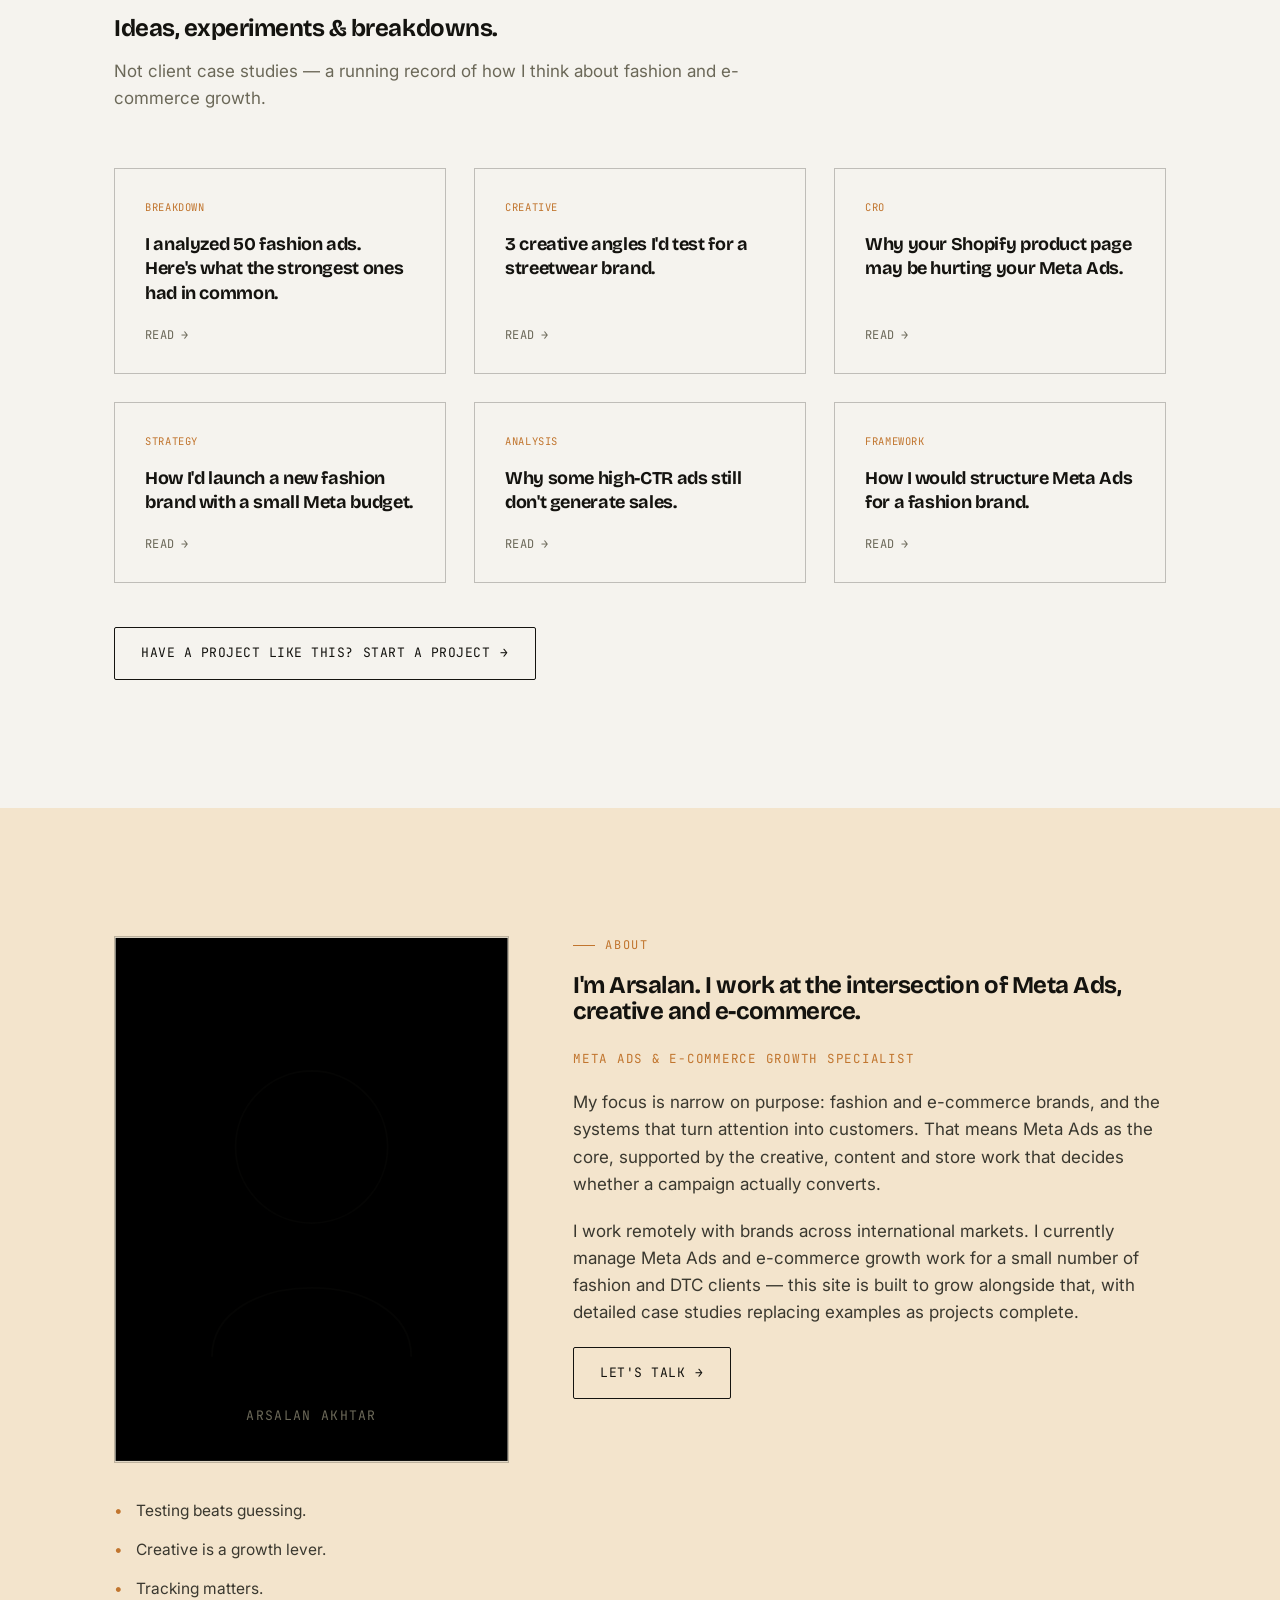
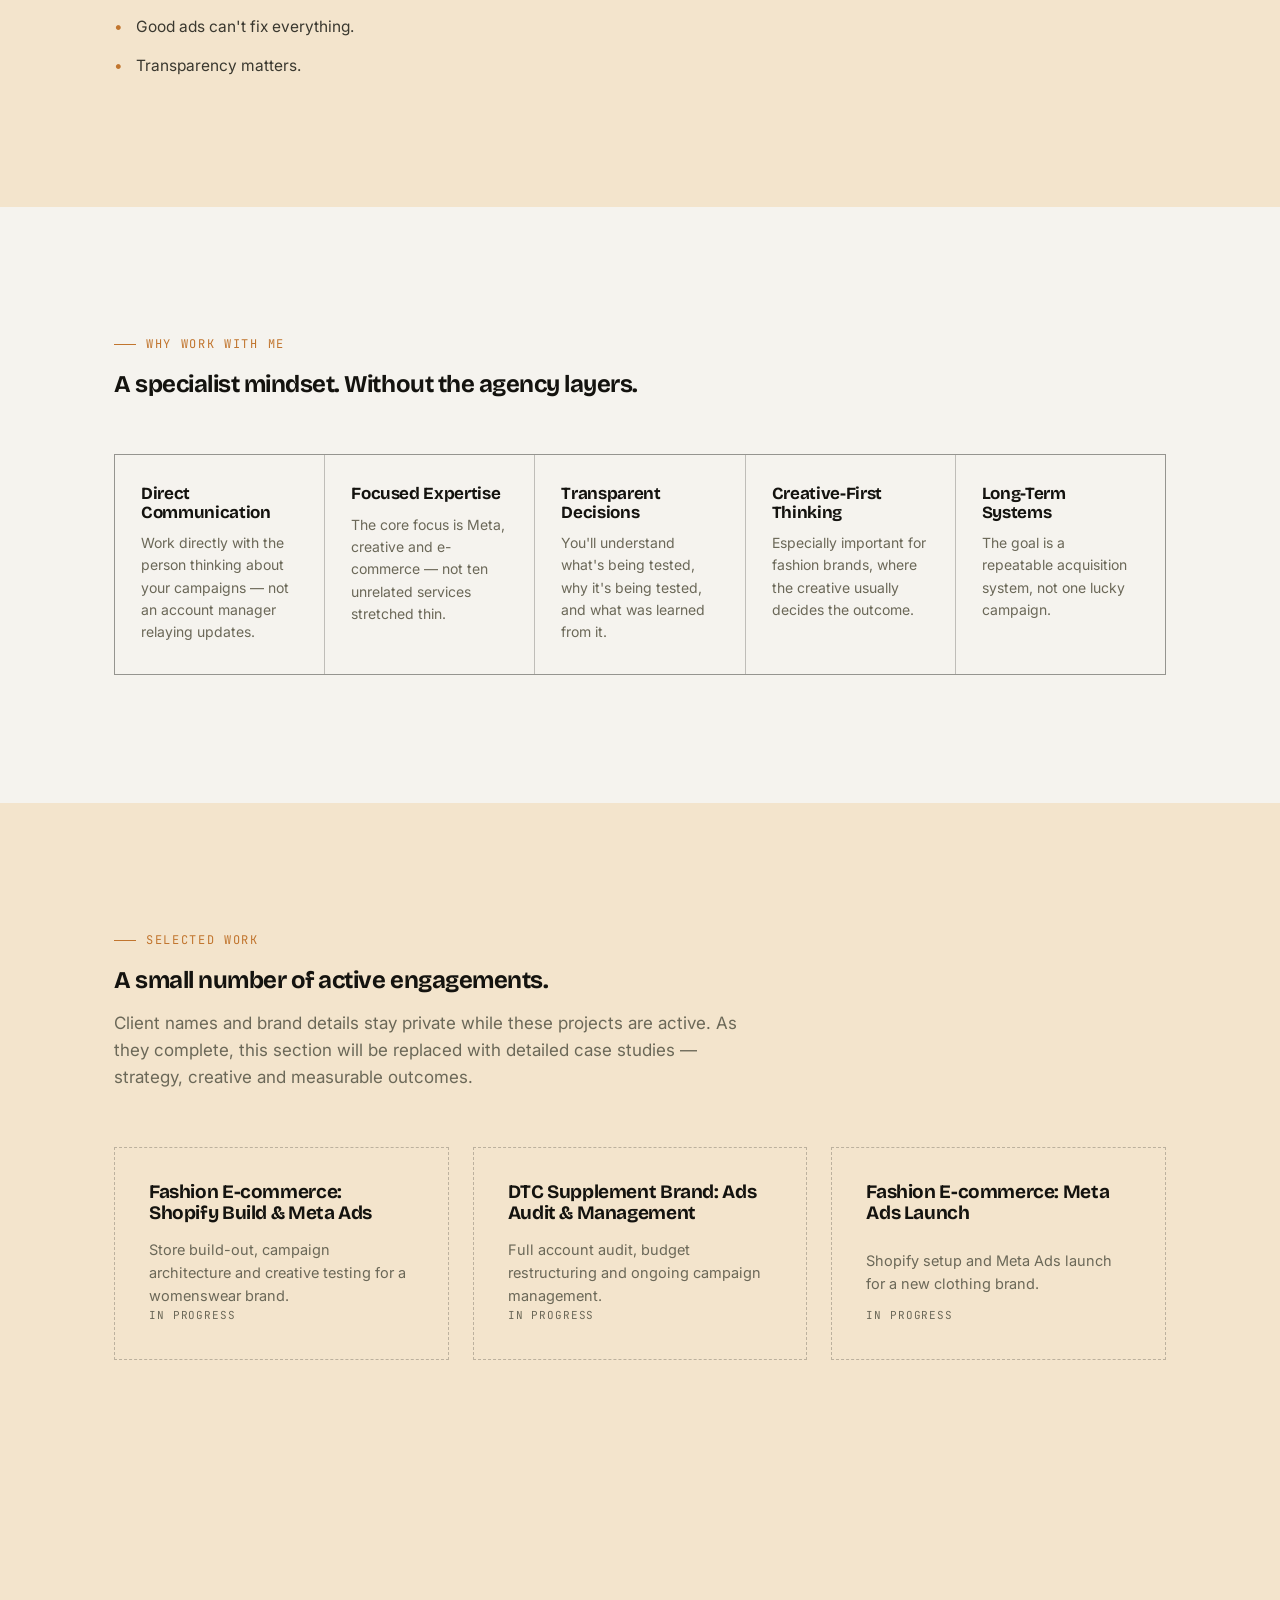
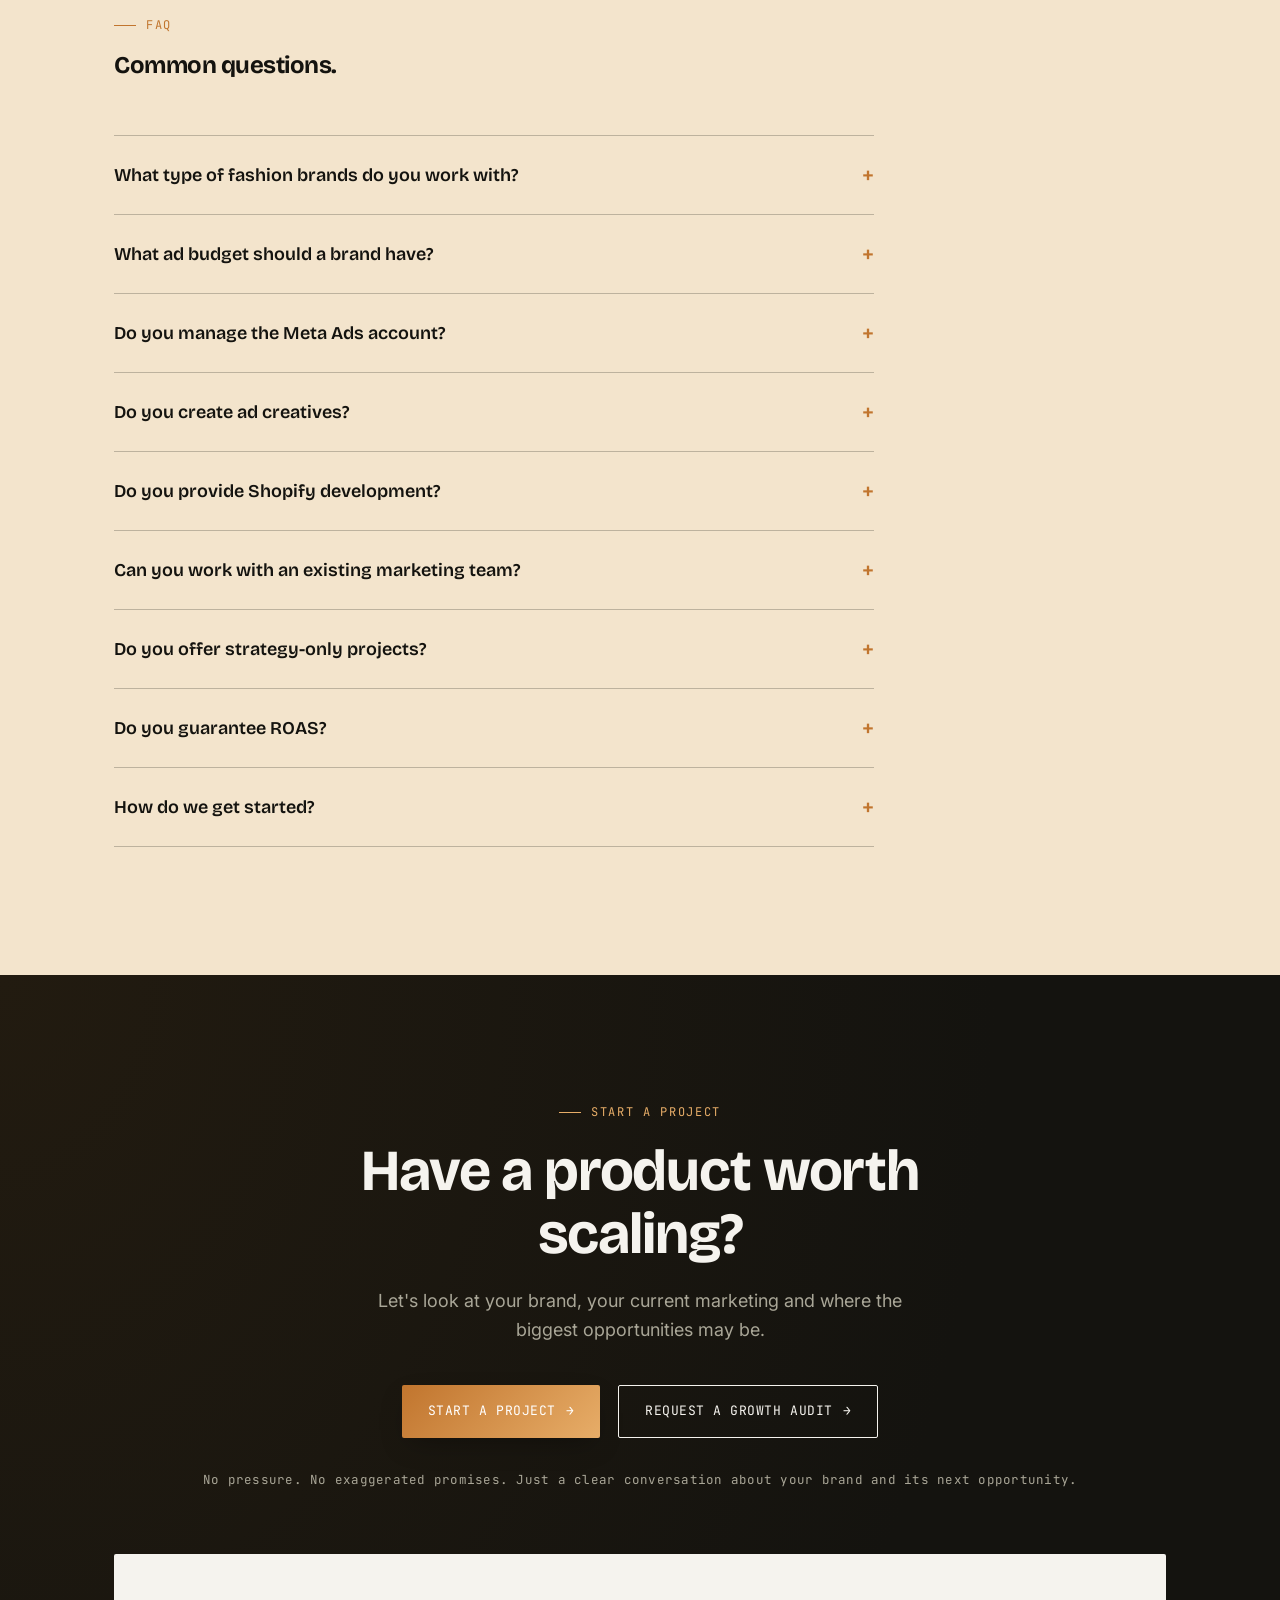
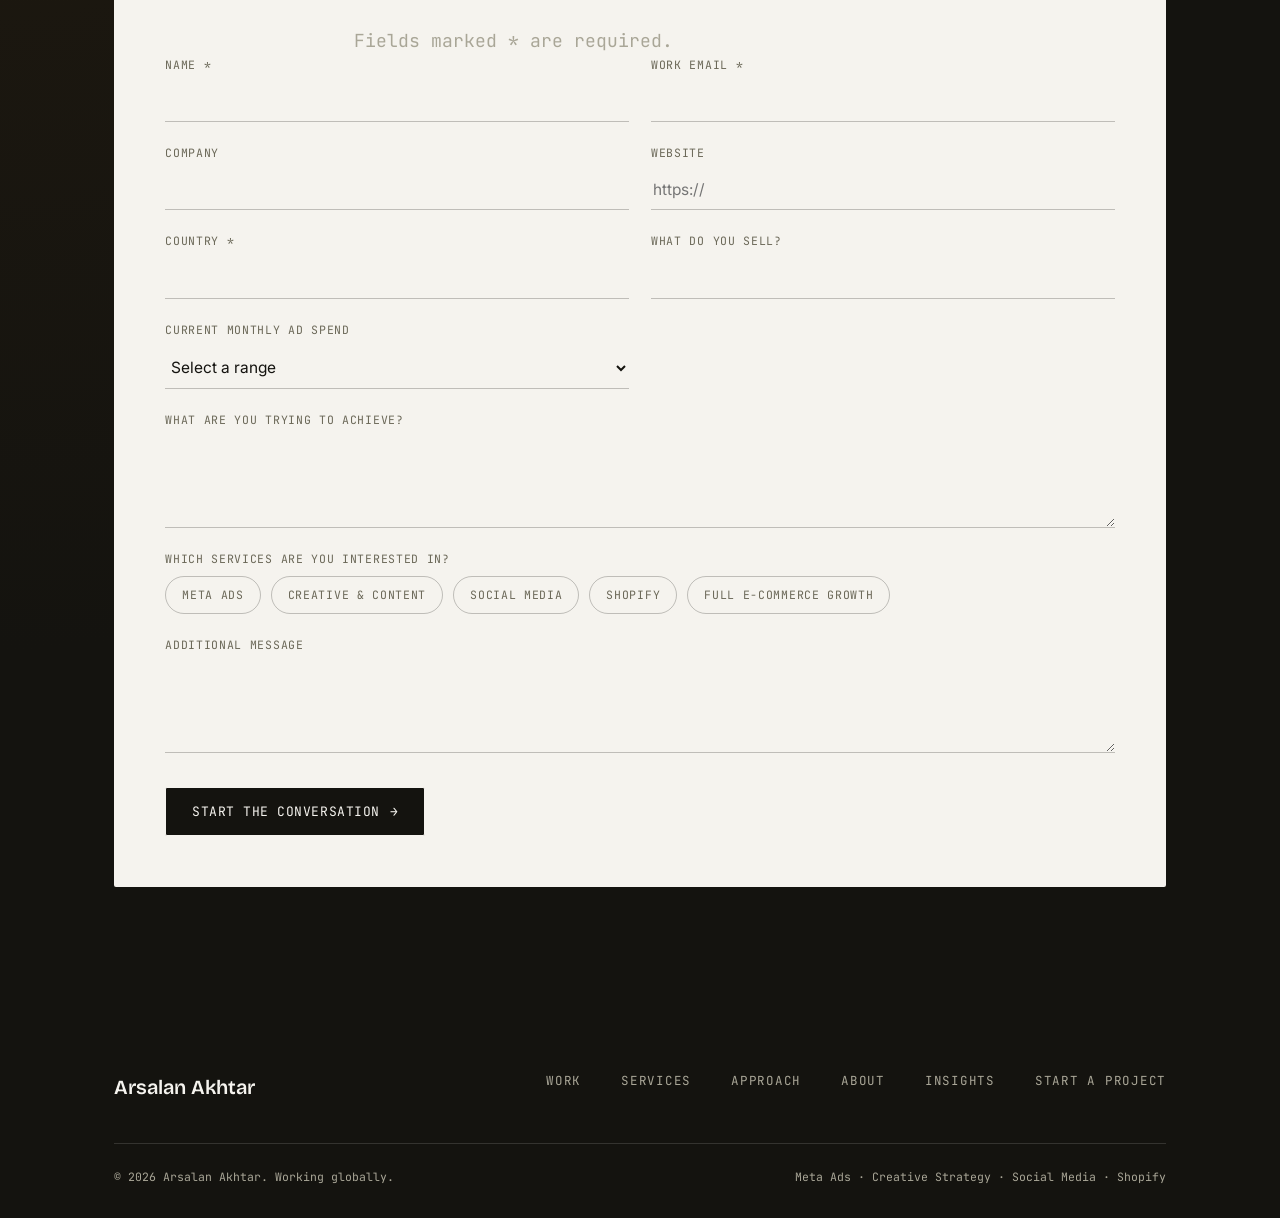
==== commit a7aed377: "Add files via upload" ====
--- a/index.html
+++ b/index.html
@@ -378,38 +378,62 @@
       </div>
 
       <div class="insight-grid reveal">
-        <div class="insight-card">
+        <div class="insight-card" data-insight>
           <span class="insight-tag">Breakdown</span>
           <h4>I analyzed 50 fashion ads. Here's what the strongest ones had in common.</h4>
-          <span class="insight-read">Read →</span>
-        </div>
-        <div class="insight-card">
+          <div class="insight-body">
+            <p>The pattern isn't the product shot — it's the first two seconds. The strongest performers open on a problem or a transformation, not the product itself. Static or video, the hook decides whether the rest of the ad even gets watched.</p>
+            <a href="#contact" class="insight-cta">Talk through this for your brand <span class="btn-arrow">→</span></a>
+          </div>
+          <button class="insight-read" type="button" aria-expanded="false">Read <span class="plus">→</span></button>
+        </div>
+        <div class="insight-card" data-insight>
           <span class="insight-tag">Creative</span>
           <h4>3 creative angles I'd test for a streetwear brand.</h4>
-          <span class="insight-read">Read →</span>
-        </div>
-        <div class="insight-card">
+          <div class="insight-body">
+            <p>A founder-story hook that leans into scarcity and drop culture. A styling/UGC angle showing the piece in three different fits. A social-proof angle built around how fast previous drops sold out. Three different reasons to buy, tested against each other.</p>
+            <a href="#contact" class="insight-cta">Talk through this for your brand <span class="btn-arrow">→</span></a>
+          </div>
+          <button class="insight-read" type="button" aria-expanded="false">Read <span class="plus">→</span></button>
+        </div>
+        <div class="insight-card" data-insight>
           <span class="insight-tag">CRO</span>
           <h4>Why your Shopify product page may be hurting your Meta Ads.</h4>
-          <span class="insight-read">Read →</span>
-        </div>
-        <div class="insight-card">
+          <div class="insight-body">
+            <p>A high-converting ad can still lose the sale on a slow, cluttered product page. Missing size guides, no urgency, and checkout friction are the most common ways a strong campaign gets undone by the store it's sending traffic to.</p>
+            <a href="#contact" class="insight-cta">Talk through this for your brand <span class="btn-arrow">→</span></a>
+          </div>
+          <button class="insight-read" type="button" aria-expanded="false">Read <span class="plus">→</span></button>
+        </div>
+        <div class="insight-card" data-insight>
           <span class="insight-tag">Strategy</span>
           <h4>How I'd launch a new fashion brand with a small Meta budget.</h4>
-          <span class="insight-read">Read →</span>
-        </div>
-        <div class="insight-card">
+          <div class="insight-body">
+            <p>Resist the urge to run five campaigns at once. One tightly-scoped campaign, two to three creative concepts, and a defined learning period — then scale only what's proven, rather than spreading thin across formats.</p>
+            <a href="#contact" class="insight-cta">Talk through this for your brand <span class="btn-arrow">→</span></a>
+          </div>
+          <button class="insight-read" type="button" aria-expanded="false">Read <span class="plus">→</span></button>
+        </div>
+        <div class="insight-card" data-insight>
           <span class="insight-tag">Analysis</span>
           <h4>Why some high-CTR ads still don't generate sales.</h4>
-          <span class="insight-read">Read →</span>
-        </div>
-        <div class="insight-card">
+          <div class="insight-body">
+            <p>High CTR with low conversion usually points away from the ad and toward the landing experience — page speed, trust signals, or a mismatch between what the ad promised and what the product page actually delivers.</p>
+            <a href="#contact" class="insight-cta">Talk through this for your brand <span class="btn-arrow">→</span></a>
+          </div>
+          <button class="insight-read" type="button" aria-expanded="false">Read <span class="plus">→</span></button>
+        </div>
+        <div class="insight-card" data-insight>
           <span class="insight-tag">Framework</span>
           <h4>How I would structure Meta Ads for a fashion brand.</h4>
-          <span class="insight-read">Read →</span>
-        </div>
-      </div>
-      <div style="margin-top:44px;" class="reveal"><a href="#insights" class="btn btn-ghost">Explore Insights <span class="btn-arrow">→</span></a></div>
+          <div class="insight-body">
+            <p>One top-of-funnel campaign built for reach and creative testing, a mid-funnel retargeting layer for engaged non-purchasers, and a bottom-funnel layer focused on cart abandoners and past customers.</p>
+            <a href="#contact" class="insight-cta">Talk through this for your brand <span class="btn-arrow">→</span></a>
+          </div>
+          <button class="insight-read" type="button" aria-expanded="false">Read <span class="plus">→</span></button>
+        </div>
+      </div>
+      <div style="margin-top:44px;" class="reveal"><a href="#contact" class="btn btn-ghost">Have a project like this? Start a Project <span class="btn-arrow">→</span></a></div>
     </div>
   </section>
 
--- a/styles.css
+++ b/styles.css
@@ -366,7 +366,20 @@
 .insight-card:hover{ transform:translateY(-6px); border-color:var(--accent); }
 .insight-tag{ font-family:var(--font-mono); font-size:10.5px; text-transform:uppercase; color:var(--accent); letter-spacing:0.06em; margin-bottom:16px; }
 .insight-card h4{ font-size:18px; line-height:1.35; margin-bottom:auto; }
-.insight-read{ margin-top:22px; font-family:var(--font-mono); font-size:12px; text-transform:uppercase; color:var(--muted); }
+.insight-body{ max-height:0; overflow:hidden; transition:max-height .4s var(--ease); }
+.insight-body p{ font-size:14.5px; color:var(--muted); line-height:1.6; margin:18px 0 0; }
+.insight-cta{
+  display:inline-flex; align-items:center; gap:6px; margin-top:16px;
+  font-family:var(--font-mono); font-size:11.5px; text-transform:uppercase; letter-spacing:0.04em; color:var(--accent);
+}
+.insight-read{
+  margin-top:22px; padding:0; border:none; background:none; cursor:pointer; text-align:left;
+  font-family:var(--font-mono); font-size:12px; text-transform:uppercase; color:var(--muted); letter-spacing:0.04em;
+  display:flex; align-items:center; gap:6px;
+}
+.insight-read .plus{ transition:transform .3s var(--ease); }
+.insight-card.is-open .insight-read .plus{ transform:rotate(90deg); }
+.insight-card.is-open .insight-read{ color:var(--accent); }
 
 /* ============================================================
    ABOUT
